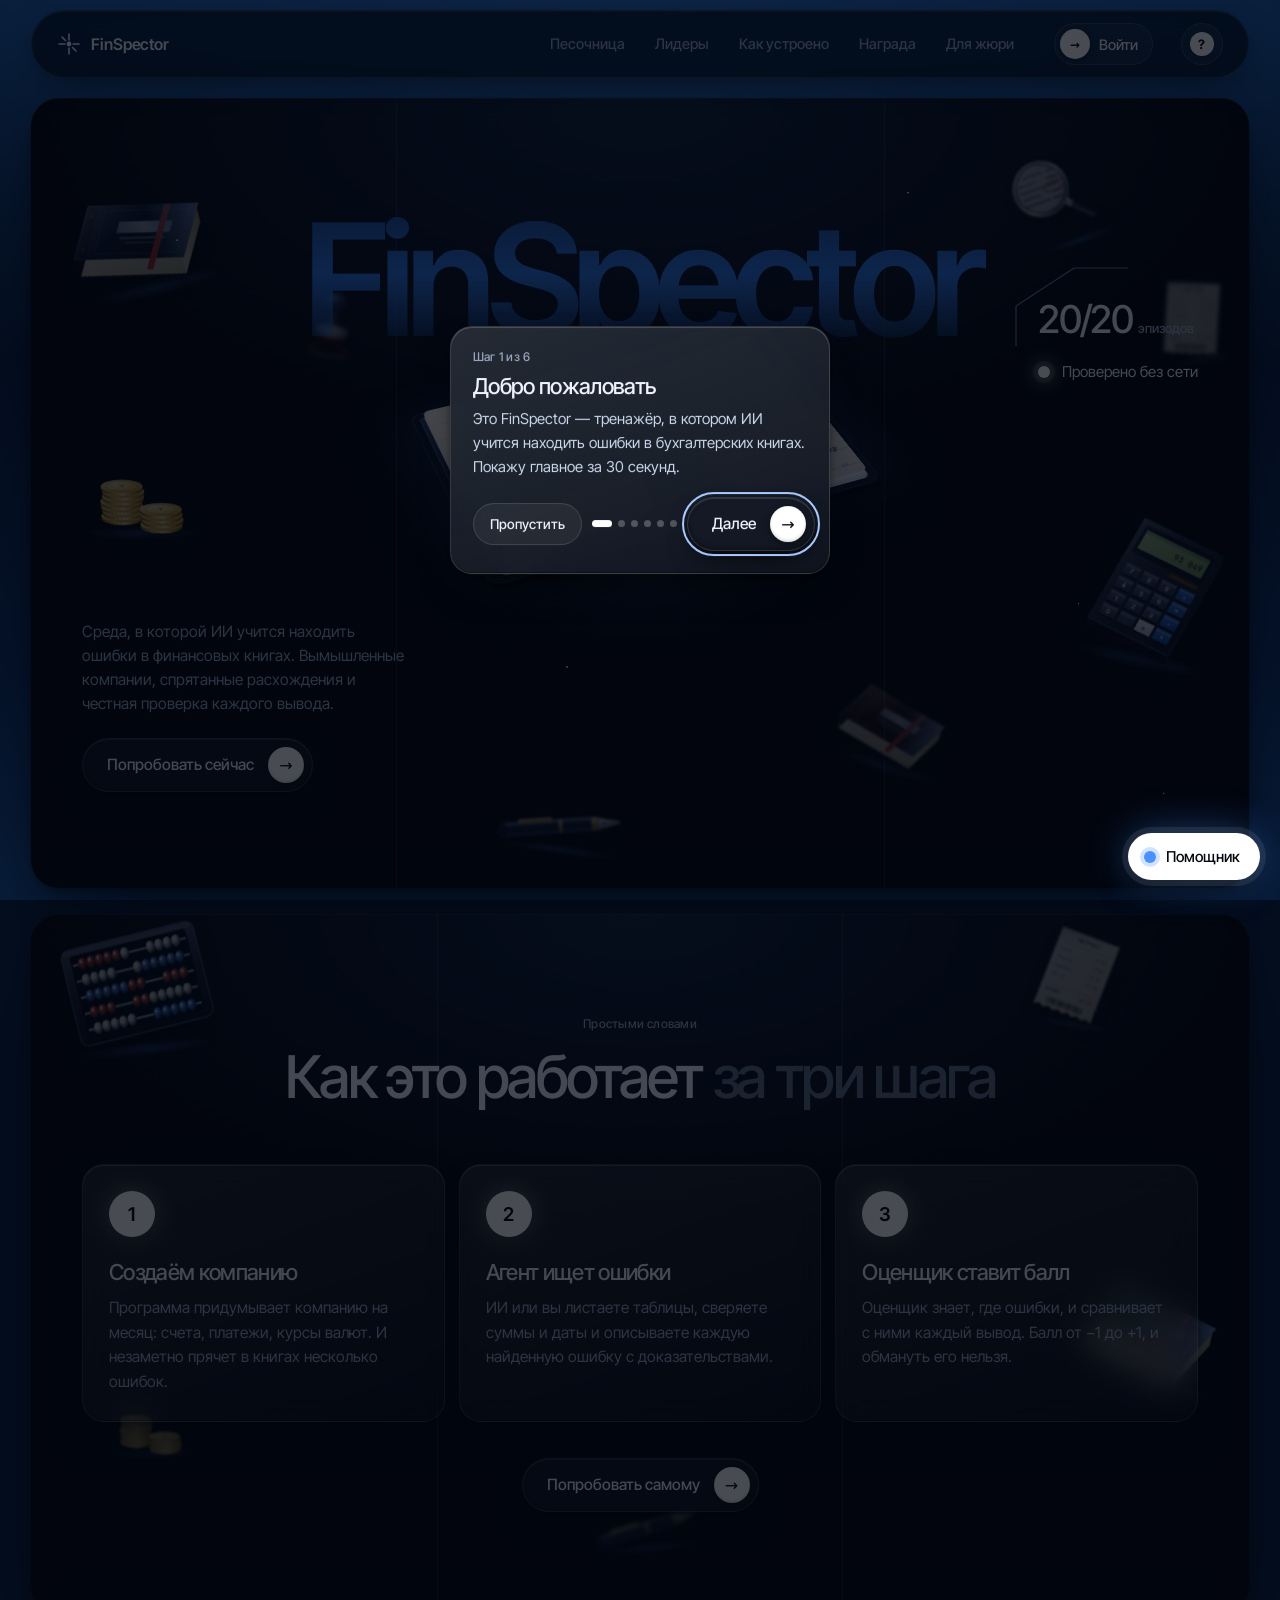
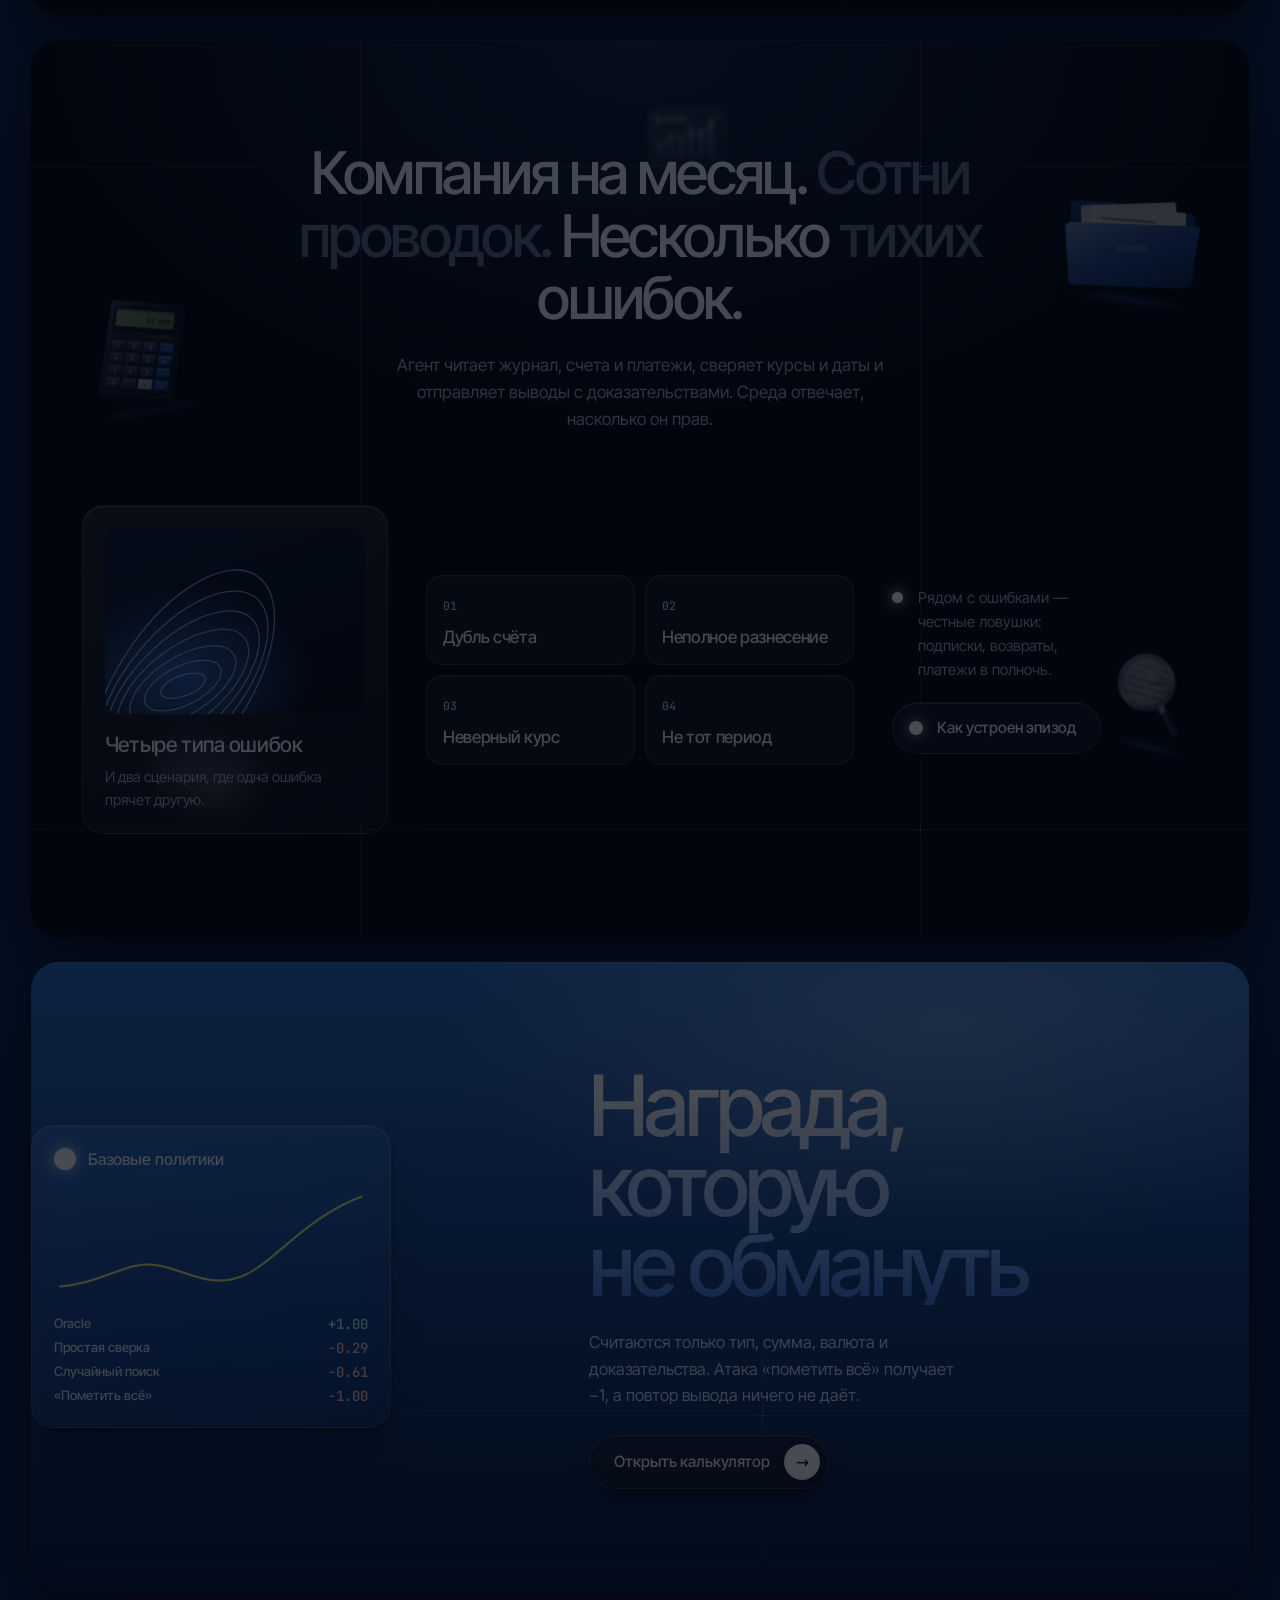
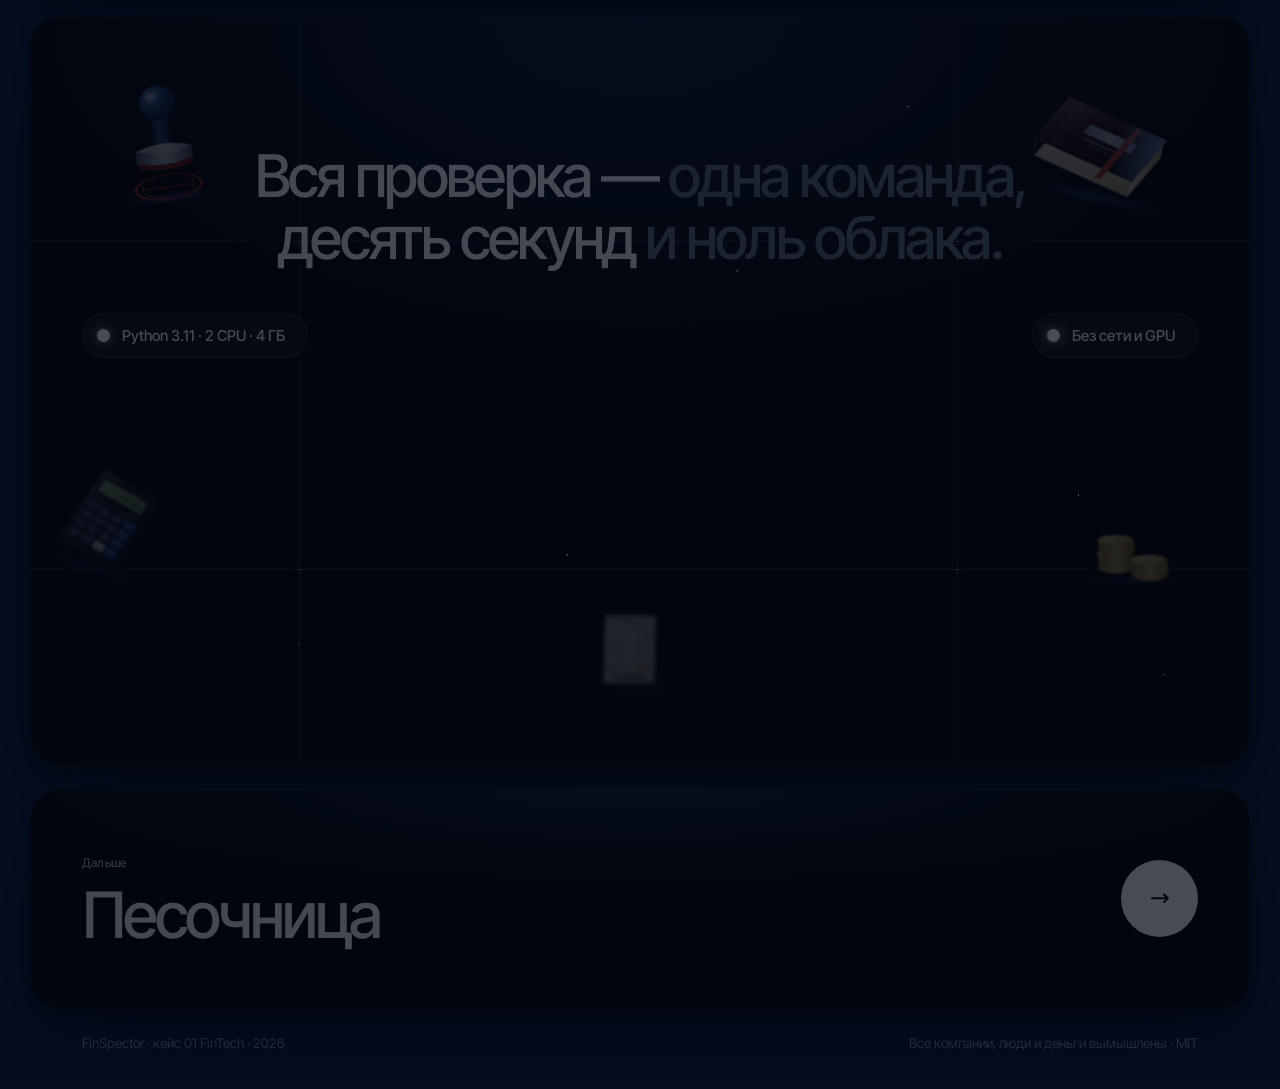
==== site/index.html @ b74c67e0 "Новое название: FinSpector; Python для песочницы теперь хранится на сайте Co-Authored-By: Claude Opu" ====
<!DOCTYPE html>
<html lang="ru">
<head>
<meta charset="utf-8">
<meta name="viewport" content="width=device-width, initial-scale=1">
<title>Среда для ИИ-аудиторов — FinSpector</title>
<meta name="description" content="Среда, в которой ИИ учится находить ошибки в финансовых книгах: вымышленные компании, скрытые расхождения и честная награда.">
<meta name="theme-color" content="#0A2246">
<meta property="og:type" content="website">
<meta property="og:title" content="Среда для ИИ-аудиторов — FinSpector">
<meta property="og:description" content="Найдите ошибки в книгах вымышленной компании и получите честный балл от оценщика. Среда для обучения ИИ-аудиторов.">
<meta property="og:site_name" content="FinSpector">
<link rel="preload" href="assets/fonts/inter-tight-cyrillic-wght-normal.woff2" as="font" type="font/woff2" crossorigin>
<link rel="stylesheet" href="assets/style.css">
<link rel="icon" href="data:image/svg+xml,%3Csvg xmlns='http://www.w3.org/2000/svg' viewBox='0 0 32 32'%3E%3Crect width='32' height='32' rx='9' fill='%2304070D'/%3E%3Cpath d='M16 5v8M16 19v8M5 16h8M19 16h8' stroke='%23A9CBFF' stroke-width='2' stroke-linecap='round'/%3E%3C/svg%3E">
</head>
<body data-page="index">
<a class="skip" href="#main">К содержанию</a>
<div class="progress"></div>
<header class="top"><div class="bar">
  <a class="brand" href="index.html"><svg viewBox="0 0 24 24" fill="none" stroke="currentColor" stroke-width="1.6" stroke-linecap="round" aria-hidden="true"><path d="M12 2v6M12 16v6M2 12h6M16 12h6M5 5l3.5 3.5M15.5 15.5 19 19"/><circle cx="12" cy="12" r="1.6" fill="currentColor"/></svg>FinSpector</a>
  <button class="burger" aria-expanded="false" aria-controls="menu">Меню</button>
  <nav class="menu" id="menu" aria-label="Разделы сайта"><a href="play.html">Песочница</a><a href="leaders.html">Лидеры</a><a href="episode.html">Как устроено</a><a href="reward.html">Награда</a><a href="start.html">Для жюри</a></nav>
</div></header>
<main id="main">
<section class="panel hero" data-float="hero">
  <div class="stars"></div><div class="grid-lines" aria-hidden="true"><i class="v" style="left:30%"></i><i class="v" style="left:70%"></i></div>
  <div class="wrap">
    <div class="giant" aria-hidden="true">FinSpector</div>
    <div class="hero-stage">
      <div class="hero-left" data-r style="--d:6">
        <h1 class="sr">FinSpector — среда для обучения ИИ-аудиторов</h1>
        <p>Среда, в которой ИИ учится находить ошибки в финансовых книгах. Вымышленные компании, спрятанные расхождения и честная проверка каждого вывода.</p>
        <a class="btn" href="play.html">Попробовать сейчас <span class="arr">→</span></a>
      </div>
      <div class="book-stage" aria-hidden="true"><div class="book-glow"></div><div class="book-float"><div class="book3">
      <div class="cover"></div><div class="block l"></div><div class="block r"></div>
      <div class="pg left" id="bpL"></div><div class="pg right" id="bpR"></div>
      <div class="leaf" style="--d:0s"><div class="pg front" id="bf0"></div><div class="pg back" id="bb0"></div><div class="shade"></div></div>
      <div class="leaf" style="--d:5s"><div class="pg front" id="bf1"></div><div class="pg back" id="bb1"></div><div class="shade"></div></div>
      <div class="ribbon"></div>
    </div></div></div>
      <div class="hero-right">
        <div class="anno" data-r style="--d:9">
          <svg class="leader" viewBox="0 0 120 120"><path d="M118 2H64L6 40v40"/></svg>
          <div class="big">20/20<small>эпизодов</small></div>
          <div class="row">Проверено без сети</div>
        </div>
      </div>
    </div>
  </div>
</section>

<section class="panel sec simple-panel" data-float="a">
  <div class="grid-lines" aria-hidden="true"><i class="v" style="left:33.3%"></i><i class="v" style="left:66.6%"></i></div>
  <div class="wrap">
    <p class="label center">Простыми словами</p>
    <h2 class="statement" data-r>Как это работает <span class="d">за три шага</span></h2>
    <div class="simple">
      <div class="sstep glass" data-r style="--d:0"><span class="sn">1</span><h3>Создаём компанию</h3><p>Программа придумывает компанию на месяц: счета, платежи, курсы валют. И незаметно прячет в книгах несколько ошибок.</p></div>
      <div class="sstep glass" data-r style="--d:1"><span class="sn">2</span><h3>Агент ищет ошибки</h3><p>ИИ или вы листаете таблицы, сверяете суммы и даты и описываете каждую найденную ошибку с доказательствами.</p></div>
      <div class="sstep glass" data-r style="--d:2"><span class="sn">3</span><h3>Оценщик ставит балл</h3><p>Оценщик знает, где ошибки, и сравнивает с ними каждый вывод. Балл от −1 до +1, и обмануть его нельзя.</p></div>
    </div>
    <div class="cta" data-r style="--d:3"><a class="btn" href="play.html">Попробовать самому <span class="arr">→</span></a></div>
    <p class="center-sub live" id="live-stats" hidden></p>
  </div>
</section>

<section class="panel sec" data-float="b">
  <div class="grid-lines" aria-hidden="true"><i class="v" style="left:27%"></i><i class="v" style="left:73%"></i><i class="h" style="top:14%"></i><i class="h" style="top:88%"></i><b style="left:27%;top:14%"></b><b style="left:73%;top:14%"></b><b style="left:27%;top:88%"></b><b style="left:73%;top:88%"></b></div>
  <div class="wrap">
    <p class="statement" data-r>Компания на месяц. <span class="d">Сотни проводок.</span> Несколько <span class="d">тихих</span> ошибок.</p>
    <p class="center-sub" data-r style="--d:1">Агент читает журнал, счета и платежи, сверяет курсы и даты и отправляет выводы с доказательствами. Среда отвечает, насколько он прав.</p>
    <div class="side-row">
      <div class="glass feature" data-r>
        <div class="ico" aria-hidden="true"><svg viewBox="0 0 200 140" style="position:absolute;inset:0;width:100%;height:100%"><g fill="none" stroke="#A9CBFF" stroke-opacity=".7"><ellipse cx="60" cy="120" rx="18" ry="8" transform="rotate(-20 60 120)"/><ellipse cx="60" cy="120" rx="32" ry="15" transform="rotate(-26 60 120)"/><ellipse cx="60" cy="120" rx="46" ry="22" transform="rotate(-32 60 120)"/><ellipse cx="60" cy="120" rx="60" ry="29" transform="rotate(-38 60 120)"/><ellipse cx="60" cy="120" rx="74" ry="36" transform="rotate(-44 60 120)"/><ellipse cx="60" cy="120" rx="88" ry="43" transform="rotate(-50 60 120)"/><ellipse cx="60" cy="120" rx="102" ry="50" transform="rotate(-56 60 120)"/></g></svg></div>
        <h3>Четыре типа ошибок</h3><p>И два сценария, где одна ошибка прячет другую.</p>
      </div>
      <div class="types-mini">
        <div class="tm" data-r style="--d:1"><span class="k">01</span><h4>Дубль счёта</h4></div>
        <div class="tm" data-r style="--d:2"><span class="k">02</span><h4>Неполное разнесение</h4></div>
        <div class="tm" data-r style="--d:3"><span class="k">03</span><h4>Неверный курс</h4></div>
        <div class="tm" data-r style="--d:4"><span class="k">04</span><h4>Не тот период</h4></div>
      </div>
      <div class="right-note" data-r style="--d:3">
        <p>Рядом с ошибками — честные ловушки: подписки, возвраты, платежи в полночь.</p>
        <a class="btn ghost" href="episode.html"><span class="dot"></span>Как устроен эпизод</a>
      </div>
    </div>
  </div>
</section>

<section class="panel blue">
  <div class="grid-lines" aria-hidden="true"><i class="v" style="left:60%"></i><i class="h" style="top:72%"></i><b style="left:60%;top:72%"></b></div>
  <div class="wrap blue-hero">
    <div class="glass perf" id="perf" data-r>
      <div class="t">Базовые политики</div>
      <svg viewBox="0 0 300 110" aria-hidden="true"><path class="l" d="M6 96 C 50 92, 70 70, 100 76 S 150 98, 180 86 S 240 30, 294 10"/></svg>
      <div class="rows" id="perf-rows"></div>
    </div>
    <div>
      <h2 class="grad" data-r>Награда,<br>которую<br>не обмануть</h2>
      <p data-r style="--d:1">Считаются только тип, сумма, валюта и доказательства. Атака «пометить всё» получает −1, а повтор вывода ничего не даёт.</p>
      <a class="btn" href="reward.html" data-r style="--d:2">Открыть калькулятор <span class="arr">→</span></a>
    </div>
  </div>
</section>

<section class="panel final" data-float="c">
  <div class="stars"></div><div class="grid-lines" aria-hidden="true"><i class="v" style="left:22%"></i><i class="v" style="left:76%"></i><i class="h" style="top:30%"></i><i class="h" style="top:74%"></i><b style="left:22%;top:30%"></b><b style="left:76%;top:30%"></b><b style="left:22%;top:74%"></b><b style="left:76%;top:74%"></b></div>
  <div class="wrap">
    <p class="statement" data-r>Вся проверка — <span class="d">одна команда,</span> десять секунд <span class="d">и ноль облака.</span></p>
    <div class="pills" data-r style="--d:1"><span class="chip-dot">Python 3.11 · 2 CPU · 4 ГБ</span><span class="chip-dot">Без сети и GPU</span></div>
    <div class="cta" data-r style="--d:2"><span class="cmd">python -m auditenv check<button id="copycmd">Скопировать</button></span></div>
    <p class="center-sub" data-r style="--d:3">27 тестов, 20 эпизодов, четыре базовые политики и разбор сбоев в одном отчёте.</p>
    <div class="cta" data-r style="--d:4"><a class="btn" href="start.html">Как запустить <span class="arr">→</span></a></div>
  </div>
</section>
<section class="panel"><div class="wrap"><a class="next" href="play.html"><div><span class="label">Дальше</span><div class="t">Песочница</div></div><span class="go">→</span></a></div></section>
</main>
<footer class="bottom"><div class="wrap"><span>FinSpector · кейс 01 FinTech · 2026</span><span>Все компании, люди и деньги вымышлены · MIT</span></div></footer>
<button class="totop" aria-label="Наверх">↑</button>
<script src="assets/config.js"></script>
<script src="assets/data.js"></script>
<script src="assets/app.js"></script>
<script src="assets/auth.js"></script>
<script src="assets/floaters.js"></script>
<script src="assets/guide.js"></script>
<script>
(function(){ const {$, esc, onView} = UI;
  const L = D.ledger;
  const short = a => a.replace(/ - .*/, "").replace("Accounts receivable", "Дебиторка").replace("Revenue", "Выручка").replace("Cash", "Касса")
    .replace("Suspense", "Невыясн.").replace("Opening balance equity", "Остаток").replace("FX gain/loss", "Курс. разн.").replace(/^\d+ /, "");
  function page(off, title, n){ let h = `<div class="ph"><span>${title}</span><span>${D.manifest.period_start.slice(0, 7)}</span></div>`;
    for (let k = 0; k < 8; k++){ const r = L[(off + k) % L.length]; const v = r.debit_minor || r.credit_minor;
      h += `<div class="hw"><span>${esc(short(r.account))}</span><b>${(r.debit_minor ? "" : "−") + v.toLocaleString("ru-RU")}</b></div>`; }
    return h + `<div class="light"></div><div class="pgn">${n}</div>`; }
  [["bpL","Журнал"],["bpR","Сверка"],["bf0","Счета"],["bb0","Платежи"],["bf1","Курсы"],["bb1","Итоги"]].forEach(([id, t], i) => {
    const el = document.getElementById(id); if (el) el.innerHTML = page(i * 7 + 3, t, 41 + i); });
  $("#bpR").insertAdjacentHTML("beforeend", `<svg class="pen" style="top:47%" viewBox="0 0 200 50" preserveAspectRatio="none"><path d="M10 28C6 10 70 4 120 6c52 2 76 10 72 22-4 14-74 18-120 15C30 41 6 34 12 22c4-8 22-12 40-13"/></svg>`);
  const B = D.baselines, names = {oracle: "Oracle", simple_reconciler: "Простая сверка", random_explorer: "Случайный поиск", flag_all: "«Пометить всё»"};
  $("#perf-rows").innerHTML = ["oracle", "simple_reconciler", "random_explorer", "flag_all"].map(k =>
    `<div class="r"><span>${names[k]}</span><b class="${B[k].reward < 0 ? "neg" : "pos"}">${(B[k].reward > 0 ? "+" : "") + B[k].reward.toFixed(2)}</b></div>`).join("");
  onView($("#perf"), () => $("#perf").classList.add("seen"), .3);
  fetch(window.FA_API + "/api/stats").then(r => r.json()).then(s => { if (!s.runs) return; const el = $("#live-stats");
    el.innerHTML = `Уже <b>${s.runs}</b> прохождений от <b>${s.players}</b> участников · лучший балл <b>${s.best_reward > 0 ? "+" : ""}${s.best_reward.toFixed(3)}</b>`; el.hidden = false; }).catch(() => {});
  $("#copycmd").onclick = async () => { const b = $("#copycmd");
    try { await navigator.clipboard.writeText("python -m auditenv check"); b.textContent = "Скопировано"; } catch (e) { b.textContent = "Выделите вручную"; }
    setTimeout(() => b.textContent = "Скопировать", 2000); };
})();
</script>
</body>
</html>
---- site/assets/style.css ----
@font-face{font-family:"Inter Tight";font-style:normal;font-display:swap;font-weight:100 900;src:url(fonts/inter-tight-cyrillic-wght-normal.woff2) format("woff2");unicode-range:U+0301,U+0400-045F,U+0490-0491,U+04B0-04B1,U+2116}
@font-face{font-family:"Inter Tight";font-style:normal;font-display:swap;font-weight:100 900;src:url(fonts/inter-tight-latin-wght-normal.woff2) format("woff2");unicode-range:U+0000-00FF,U+0131,U+0152-0153,U+02BB-02BC,U+02C6,U+02DA,U+02DC,U+0304,U+0308,U+0329,U+2000-206F,U+20AC,U+2122,U+2191,U+2193,U+2212,U+2215,U+FEFF,U+FFFD}
@font-face{font-family:"Caveat";font-style:normal;font-display:swap;font-weight:400 700;src:url(fonts/caveat-cyrillic-wght-normal.woff2) format("woff2");unicode-range:U+0301,U+0400-045F,U+0490-0491,U+04B0-04B1,U+2116}
@font-face{font-family:"Caveat";font-style:normal;font-display:swap;font-weight:400 700;src:url(fonts/caveat-latin-wght-normal.woff2) format("woff2");unicode-range:U+0000-00FF,U+0131,U+0152-0153,U+02BB-02BC,U+02C6,U+02DA,U+02DC,U+0304,U+0308,U+0329,U+2000-206F,U+20AC,U+2122,U+2191,U+2193,U+2212,U+2215,U+FEFF,U+FFFD}
@font-face{font-family:"JetBrains Mono";font-style:normal;font-display:swap;font-weight:100 800;src:url(fonts/jetbrains-mono-cyrillic-wght-normal.woff2) format("woff2");unicode-range:U+0301,U+0400-045F,U+0490-0491,U+04B0-04B1,U+2116}
@font-face{font-family:"JetBrains Mono";font-style:normal;font-display:swap;font-weight:100 800;src:url(fonts/jetbrains-mono-latin-wght-normal.woff2) format("woff2");unicode-range:U+0000-00FF,U+0131,U+0152-0153,U+02BB-02BC,U+02C6,U+02DA,U+02DC,U+0304,U+0308,U+0329,U+2000-206F,U+20AC,U+2122,U+2191,U+2193,U+2212,U+2215,U+FEFF,U+FFFD}
[hidden]{display:none!important}
html{background:#0A2246}
/* FinSpector — тёмно-синий «ночной» стиль: светящиеся панели, стекло, тонкая сетка. Шрифты: Inter Tight, JetBrains Mono, Caveat (почерк в книге). */
:root{
  --frame-a:#0A2246; --frame-b:#1A5BA6;
  --panel:#04070D; --panel-2:#070C16;
  --text:#EEF3FF; --muted:#9AA8C2; --dim:#6F7E99;
  --line:rgba(150,185,255,.13); --line-2:rgba(150,185,255,.24);
  --blue:#4A90FF; --blue-2:#A9CBFF; --blue-3:#1B4E9E;
  --glass:rgba(255,255,255,.055); --glass-b:rgba(255,255,255,.13);
  --pen:#FF5B4F; --ok:#5BE3A4;
  --sans:"Inter Tight",system-ui,sans-serif; --mono:"JetBrains Mono",ui-monospace,monospace; --hand:"Caveat",cursive;
  --pad:clamp(20px,4vw,64px); --head:68px; --r:28px;
  --ease:cubic-bezier(.2,.8,.2,1); --snap:cubic-bezier(.7,0,.2,1);
}
*{box-sizing:border-box;margin:0;padding:0}
html{scroll-behavior:smooth;scroll-padding-top:calc(var(--head) + 20px)}
body{font:16px/1.6 var(--sans);color:var(--text);-webkit-font-smoothing:antialiased;min-height:100vh;
  background:radial-gradient(120% 70% at 50% -10%,#2B76D2 0%,transparent 55%),linear-gradient(180deg,var(--frame-b),var(--frame-a) 40%,#0E3570 75%,var(--frame-b));
  background-attachment:fixed;animation:pagein .6s var(--ease) both}
body.leaving{animation:pageout .28s var(--snap) forwards}
@keyframes pagein{from{opacity:0}}
@keyframes pageout{to{opacity:0;transform:scale(.99)}}
a{color:inherit}
::selection{background:var(--blue);color:#fff}
.wrap{max-width:1240px;margin:0 auto;padding-left:var(--pad);padding-right:var(--pad);width:100%}
.label{font:500 12px/1.3 var(--sans);letter-spacing:.02em;color:var(--muted)}
.mono{font-family:var(--mono);font-variant-numeric:tabular-nums}
.accent{color:var(--blue-2)}
.sr{position:absolute;width:1px;height:1px;overflow:hidden;clip:rect(0 0 0 0);white-space:nowrap}
.skip{position:absolute;left:12px;top:-60px;z-index:100;background:#fff;color:#000;padding:10px 14px;border-radius:999px;font:600 13px var(--sans)}
.skip:focus{top:12px}
:focus-visible{outline:2px solid var(--blue-2);outline-offset:3px;border-radius:8px}

/* ---------- рама и панели ---------- */
main{display:flex;flex-direction:column;gap:clamp(14px,2vw,26px);padding:clamp(10px,1.6vw,22px) clamp(10px,2.4vw,40px) 0}
.panel{position:relative;background:var(--panel);border-radius:var(--r);overflow:hidden;isolation:isolate;
  box-shadow:0 30px 80px -30px rgba(0,0,0,.65),inset 0 1px 0 rgba(255,255,255,.05)}
.panel::before{content:"";position:absolute;inset:0;z-index:-1;pointer-events:none;
  background:radial-gradient(70% 60% at 50% 0%,rgba(74,144,255,.20),transparent 70%)}
.panel.blue{background:linear-gradient(180deg,#2C6FC4 0%,#133A75 55%,#081A38 100%)}
.panel.blue::before{background:radial-gradient(60% 50% at 75% 10%,rgba(200,225,255,.35),transparent 70%)}
.grid-lines{position:absolute;inset:0;z-index:-1;pointer-events:none}
.grid-lines i{position:absolute;background:var(--line)}
.grid-lines i.v{top:0;bottom:0;width:1px}.grid-lines i.h{left:0;right:0;height:1px}
.grid-lines b{position:absolute;width:9px;height:9px;margin:-4px 0 0 -4px}
.grid-lines b::before,.grid-lines b::after{content:"";position:absolute;background:var(--line-2)}
.grid-lines b::before{left:4px;top:0;width:1px;height:9px}.grid-lines b::after{top:4px;left:0;height:1px;width:9px}
.stars{position:absolute;inset:0;z-index:-1;pointer-events:none;
  background-image:radial-gradient(1.2px 1.2px at 12% 18%,#9cc3ff 50%,transparent),radial-gradient(1px 1px at 72% 12%,#fff 50%,transparent),radial-gradient(1.4px 1.4px at 44% 72%,#9cc3ff 50%,transparent),radial-gradient(1px 1px at 86% 64%,#fff 50%,transparent),radial-gradient(1px 1px at 22% 84%,#7fb0ff 50%,transparent),radial-gradient(1.2px 1.2px at 58% 34%,#fff 50%,transparent),radial-gradient(1px 1px at 93% 88%,#9cc3ff 50%,transparent);
  animation:twinkle 6s ease-in-out infinite alternate}
@keyframes twinkle{from{opacity:.45}to{opacity:1}}

/* ---------- шапка ---------- */
.progress{position:fixed;left:0;top:0;height:2px;width:100%;background:linear-gradient(90deg,var(--blue),var(--blue-2));transform-origin:0 50%;transform:scaleX(0);z-index:70}
header.top{position:sticky;top:0;z-index:60;padding:10px clamp(10px,2.4vw,40px) 0}
header.top .bar{display:flex;align-items:center;gap:18px;height:var(--head);padding:0 clamp(16px,2vw,26px);border-radius:999px;
  background:rgba(4,7,13,.72);backdrop-filter:blur(14px) saturate(1.3);-webkit-backdrop-filter:blur(14px) saturate(1.3);border:1px solid var(--glass-b)}
.brand{display:flex;align-items:center;gap:10px;text-decoration:none;font:600 16px var(--sans);letter-spacing:-.01em;white-space:nowrap}
.brand svg{width:24px;height:24px}
nav.menu{display:flex;gap:2px;margin-left:auto}
nav.menu a{font:500 14.5px/1 var(--sans);text-decoration:none;color:var(--muted);padding:11px 14px;border-radius:999px;transition:color .2s,background .2s}
nav.menu a:hover{color:var(--text);background:var(--glass)}
nav.menu a.on{color:#fff;background:rgba(74,144,255,.18);box-shadow:inset 0 0 0 1px rgba(74,144,255,.45)}
.burger{display:none;margin-left:auto;font:500 15px var(--sans);color:var(--text);background:var(--glass);border:1px solid var(--glass-b);border-radius:999px;padding:10px 18px;min-height:44px;cursor:pointer}
@media(max-width:1000px){
  .burger{display:block}
  nav.menu{position:absolute;left:clamp(10px,2.4vw,40px);right:clamp(10px,2.4vw,40px);top:calc(var(--head) + 18px);flex-direction:column;gap:4px;padding:12px;border-radius:24px;
    background:rgba(4,7,13,.94);backdrop-filter:blur(14px);border:1px solid var(--glass-b);opacity:0;transform:translateY(-8px);pointer-events:none;transition:.25s var(--ease)}
  nav.menu.open{opacity:1;transform:none;pointer-events:auto}
  nav.menu a{font-size:16px;padding:15px 16px}
}

/* ---------- кнопки ---------- */
.btn{display:inline-flex;align-items:center;gap:14px;font:500 15.5px/1 var(--sans);color:var(--text);text-decoration:none;cursor:pointer;
  padding:8px 8px 8px 24px;min-height:52px;border-radius:999px;background:rgba(20,26,38,.75);border:1px solid var(--glass-b);
  box-shadow:inset 0 1px 0 rgba(255,255,255,.08),0 10px 30px -12px rgba(0,0,0,.7);transition:background .25s,border-color .25s,transform .25s var(--ease)}
.btn .arr{width:36px;height:36px;border-radius:50%;background:#fff;color:#05080F;display:grid;place-items:center;font-size:16px;transition:transform .3s var(--ease)}
.btn:hover{background:rgba(40,60,96,.85);border-color:rgba(169,203,255,.4);transform:translateY(-1px)}
.btn:hover .arr{transform:translateX(3px)}
.btn.ghost{padding:8px 24px 8px 10px}
.btn.ghost .dot{width:14px;height:14px;border-radius:50%;background:#fff;margin-left:6px;box-shadow:0 0 14px rgba(255,255,255,.7)}
.btn.plain{padding:8px 24px}
.chip-dot{display:inline-flex;align-items:center;gap:12px;padding:12px 22px 12px 14px;border-radius:999px;background:rgba(20,26,38,.7);border:1px solid var(--glass-b);font:500 15px var(--sans)}
.chip-dot::before{content:"";width:13px;height:13px;border-radius:50%;background:#fff;box-shadow:0 0 12px rgba(255,255,255,.75)}

/* ---------- заголовки ---------- */
.grad{background:linear-gradient(180deg,#FFFFFF 10%,#9FC2FF 60%,#3E7EE0 100%);-webkit-background-clip:text;background-clip:text;color:transparent}
.dimw .d{color:var(--dim)}
h1.title{font:500 clamp(40px,6.4vw,92px)/.98 var(--sans);letter-spacing:-.045em;margin-top:18px}
h1.title .ln{display:block;overflow:hidden;padding-bottom:.08em}
h1.title .ln>span{display:inline-block;transform:translateY(105%);animation:rise 1s var(--ease) forwards;animation-delay:calc(var(--i,0)*100ms + .1s);
  background:linear-gradient(180deg,#fff 20%,#A9CBFF 100%);-webkit-background-clip:text;background-clip:text;color:transparent}
@keyframes rise{to{transform:none}}
.h2{font:500 clamp(30px,4vw,56px)/1.04 var(--sans);letter-spacing:-.04em}
.intro{font-size:clamp(17px,1.45vw,20px);line-height:1.55;color:var(--muted);max-width:56ch;margin-top:22px}
.crumbs{display:flex;justify-content:space-between;gap:12px;flex-wrap:wrap}
.crumbs .num{color:var(--blue-2)}

/* ---------- появление ---------- */
[data-r]{opacity:0;transform:translateY(24px);filter:blur(6px);transition:opacity .9s var(--ease),transform .9s var(--ease),filter .9s var(--ease);transition-delay:calc(var(--d,0)*90ms)}
[data-r].seen{opacity:1;transform:none;filter:none}

/* ---------- главная: hero ---------- */
.hero{min-height:min(860px,calc(100vh - 110px));padding:clamp(28px,4vw,48px) 0 clamp(36px,5vw,64px)}
.hero .wrap{position:relative;height:100%}
.giant{position:absolute;left:0;right:0;top:clamp(36px,5vw,70px);text-align:center;font:600 clamp(56px,12.2vw,178px)/.9 var(--sans);letter-spacing:-.06em;white-space:nowrap;
  background:linear-gradient(180deg,#1C4F9C 0%,#2F78E6 45%,rgba(20,60,130,.25) 100%);-webkit-background-clip:text;background-clip:text;color:transparent;
  opacity:0;animation:giant 1.4s .1s var(--ease) forwards;pointer-events:none;user-select:none}
@keyframes giant{from{opacity:0;letter-spacing:-.02em;filter:blur(12px)}to{opacity:1;letter-spacing:-.06em;filter:none}}
.hero-stage{position:relative;display:grid;grid-template-columns:1fr 1.25fr 1fr;align-items:end;gap:24px;min-height:clamp(560px,52vw,720px)}
.hero-left{align-self:end;padding-bottom:20px;max-width:330px}
.hero-left p{color:var(--muted);font-size:15.5px;line-height:1.55}
.hero-left .btn{margin-top:22px}
.hero-right{align-self:stretch;display:flex;flex-direction:column;justify-content:space-between;align-items:flex-end;padding:clamp(90px,12vw,170px) 0 20px}
.anno{position:relative;padding-left:28px;text-align:left}
.anno .big{font:500 clamp(30px,3vw,42px)/1 var(--sans);letter-spacing:-.04em}
.anno .big small{font-size:13px;color:var(--muted);letter-spacing:0;margin-left:6px}
.anno .row{display:flex;align-items:center;gap:12px;margin-top:22px;font-size:15px}
.anno .row::before{content:"";width:12px;height:12px;border-radius:50%;background:#fff;box-shadow:0 0 0 5px rgba(255,255,255,.12),0 0 18px #fff}
.anno .leader{position:absolute;left:0;top:-34px;width:120px;height:120px;pointer-events:none}
.anno .leader path{fill:none;stroke:rgba(200,220,255,.55);stroke-width:1.2;stroke-dasharray:240;stroke-dashoffset:240;animation:lead 1.4s 1.4s var(--snap) forwards}
@keyframes lead{to{stroke-dashoffset:0}}
.glass{background:linear-gradient(160deg,rgba(255,255,255,.12),rgba(255,255,255,.03));border:1px solid var(--glass-b);border-radius:22px;
  backdrop-filter:blur(16px) saturate(1.3);-webkit-backdrop-filter:blur(16px) saturate(1.3);box-shadow:inset 0 1px 0 rgba(255,255,255,.15),0 24px 50px -20px rgba(0,0,0,.6)}
.mini{width:min(250px,100%);padding:18px}
.mini .t{display:flex;align-items:center;gap:10px;font:500 14.5px var(--sans)}
.mini .t::before{content:"";width:12px;height:12px;border-radius:50%;background:#fff;box-shadow:0 0 12px #fff}
.mini .row{display:grid;grid-template-columns:1fr auto;gap:8px;font:12px var(--mono);color:var(--muted);padding:9px 0;border-bottom:1px solid var(--line)}
.mini .row b{color:var(--text);font-weight:600}
.mini .row.err b{color:var(--pen)}
.mini .row.err{position:relative}
.mini .foot{font:600 22px var(--sans);letter-spacing:-.03em;margin-top:12px;text-align:right}
.mini .foot small{display:block;font:400 11px var(--sans);color:var(--dim);letter-spacing:0}
@media(max-width:1000px){
  .hero{min-height:0}
  .giant{position:relative;top:0;font-size:clamp(56px,17vw,140px)}
  .hero-stage{grid-template-columns:1fr;min-height:0;gap:28px}
  .hero-left{order:2;max-width:none}.hero-right{order:3;align-items:flex-start;padding:0;gap:26px}
}

/* ---------- реалистичная книга ---------- */
.book-stage{position:relative;align-self:center;height:clamp(380px,36vw,520px);perspective:1600px;opacity:0;animation:bookin 1.4s .45s var(--ease) forwards}
@keyframes bookin{from{opacity:0;transform:translateY(60px) scale(.92)}to{opacity:1;transform:none}}
.book-glow{position:absolute;left:10%;right:10%;bottom:22%;height:38%;background:radial-gradient(closest-side,rgba(74,144,255,.55),transparent);filter:blur(28px);animation:glow 6s ease-in-out infinite alternate}
@keyframes glow{to{opacity:.65;transform:scale(1.08)}}
.book-float{position:absolute;inset:0;transform-style:preserve-3d;animation:hover 7s ease-in-out infinite alternate}
@keyframes hover{from{transform:translateY(0) rotateZ(0)}to{transform:translateY(-16px) rotateZ(1.2deg)}}
.book3{position:absolute;left:4%;right:4%;top:14%;aspect-ratio:1.5;transform-style:preserve-3d;transform:rotateX(50deg) rotateZ(-22deg);transition:transform 1s var(--ease)}
.book-stage:hover .book3{transform:rotateX(44deg) rotateZ(-16deg)}
/* обложка: тёмная кожа с бликом и прошивкой */
.book3 .cover{position:absolute;inset:-3.5% -3%;border-radius:12px;transform:translateZ(-9px);
  background:radial-gradient(120% 90% at 15% 0%,#2C3F5E 0%,#121C2D 45%,#070C15 100%);
  box-shadow:0 0 0 1px #1C2A41,inset 0 0 0 7px #0C1422,inset 0 0 0 8px rgba(150,180,230,.18),0 40px 60px -10px rgba(0,0,0,.8),0 0 50px -10px rgba(74,144,255,.5)}
.book3 .cover::before{content:"";position:absolute;inset:0;border-radius:12px;opacity:.5;mix-blend-mode:overlay;
  background:url("data:image/svg+xml,%3Csvg xmlns='http://www.w3.org/2000/svg' width='160' height='160'%3E%3Cfilter id='n'%3E%3CfeTurbulence type='fractalNoise' baseFrequency='.9' numOctaves='3'/%3E%3C/filter%3E%3Crect width='100%25' height='100%25' filter='url(%23n)'/%3E%3C/svg%3E")}
.book3 .cover::after{content:"";position:absolute;left:50%;top:-1px;bottom:-1px;width:5%;margin-left:-2.5%;background:linear-gradient(90deg,#05080E,#1E2C44 50%,#05080E);border-radius:2px}
/* блок страниц: толщина */
.book3 .block{position:absolute;top:0;bottom:0;width:50%;transform:translateZ(-4px);background:#D9DFEA;
  box-shadow:0 1px 0 #C3CBDA,0 2px 0 #D5DCE8,0 3px 0 #BCC5D6,0 4px 0 #CFD6E3,0 5px 0 #B3BDCF,0 6px 0 #C9D1DF,0 7px 0 #A9B4C8}
.book3 .block.l{left:0;border-radius:8px 2px 2px 8px}.book3 .block.r{right:0;border-radius:2px 8px 8px 2px}
/* страницы: бумага, разлиновка учётной книги, изгиб у корешка */
.book3 .pg{position:absolute;top:0;bottom:0;width:50%;padding:7% 6.5% 6%;overflow:hidden;backface-visibility:hidden;-webkit-backface-visibility:hidden;
  background:
    linear-gradient(90deg,transparent calc(62% - 1px),rgba(210,70,70,.45) calc(62% - 1px) 62%,transparent 62% calc(64% - 1px),rgba(210,70,70,.45) calc(64% - 1px) 64%,transparent 64%),
    repeating-linear-gradient(180deg,transparent 0 calc(10.6% - 1px),rgba(80,120,190,.28) calc(10.6% - 1px) 10.6%),
    #F4F1E8}
.book3 .pg::after{content:"";position:absolute;inset:0;pointer-events:none;opacity:.35;mix-blend-mode:multiply;
  background:url("data:image/svg+xml,%3Csvg xmlns='http://www.w3.org/2000/svg' width='120' height='120'%3E%3Cfilter id='p'%3E%3CfeTurbulence type='fractalNoise' baseFrequency='1.4' numOctaves='2'/%3E%3CfeColorMatrix values='0 0 0 0 .6 0 0 0 0 .55 0 0 0 0 .45 0 0 0 .5 0'/%3E%3C/filter%3E%3Crect width='100%25' height='100%25' filter='url(%23p)'/%3E%3C/svg%3E")}
.book3 .pg.left{left:0;border-radius:7px 2px 2px 7px;box-shadow:inset -34px 0 30px -24px rgba(20,30,50,.55),inset 6px 0 10px -6px rgba(0,0,0,.15)}
.book3 .pg.right{right:0;border-radius:2px 7px 7px 2px;box-shadow:inset 34px 0 30px -24px rgba(20,30,50,.55),inset -6px 0 10px -6px rgba(0,0,0,.15)}
.book3 .pg .light{position:absolute;inset:0;pointer-events:none;background:linear-gradient(115deg,rgba(255,255,255,.35),transparent 40%,rgba(74,144,255,.12) 100%)}
.book3 .leaf{position:absolute;top:0;bottom:0;left:50%;width:50%;transform-style:preserve-3d;transform-origin:0 50%;animation:turn 10s cubic-bezier(.55,.05,.3,1) infinite;animation-delay:var(--d,0s)}
.book3 .leaf .pg{width:100%;left:0}
.book3 .leaf .front{border-radius:2px 7px 7px 2px;box-shadow:inset 34px 0 30px -24px rgba(20,30,50,.5)}
.book3 .leaf .back{transform:rotateY(180deg);border-radius:7px 2px 2px 7px;box-shadow:inset -34px 0 30px -24px rgba(20,30,50,.5)}
.book3 .leaf .shade{position:absolute;inset:0;pointer-events:none;background:linear-gradient(90deg,rgba(0,0,0,.35),transparent 60%);opacity:0;animation:shade 10s cubic-bezier(.55,.05,.3,1) infinite;animation-delay:var(--d,0s)}
@keyframes turn{0%,22%{transform:rotateY(0)}50%,100%{transform:rotateY(-180deg)}}
@keyframes shade{0%,22%{opacity:0}36%{opacity:1}50%,100%{opacity:0}}
.pg .ph{display:flex;justify-content:space-between;font:700 7.2px/1 var(--mono);letter-spacing:.08em;text-transform:uppercase;color:#2A3448;margin-bottom:6%}
.pg .hw{display:grid;grid-template-columns:1fr auto;gap:6px;font:500 clamp(9px,.95vw,13px)/1 var(--hand);color:#1D2E6B;height:10.6%;align-items:center;white-space:nowrap;overflow:hidden}
.pg .hw b{font-weight:600;padding-right:2px}
.pg .hw.err b{color:#1D2E6B;position:relative}
.pg .pen{position:absolute;pointer-events:none;width:46%;height:16%;right:2%}
.pg .pen path{fill:none;stroke:#D2372B;stroke-width:2.6;stroke-linecap:round;stroke-dasharray:520;stroke-dashoffset:520;animation:penc 10s infinite}
@keyframes penc{0%,58%{stroke-dashoffset:520}72%,100%{stroke-dashoffset:0}}
.pg .pgn{position:absolute;bottom:4%;right:7%;font:600 6.5px var(--mono);color:#7A8296}
.book3 .ribbon{position:absolute;left:61%;top:-3%;width:2.6%;height:116%;transform:translateZ(3px);
  background:linear-gradient(90deg,#173C7C,#3C7BE0 50%,#173C7C);clip-path:polygon(0 0,100% 0,100% 100%,50% 95%,0 100%);box-shadow:0 0 12px rgba(74,144,255,.6)}
@media(max-width:1000px){.book-stage{order:1;height:clamp(300px,70vw,440px)}}
@media(prefers-reduced-motion:reduce){.book3 .leaf,.book3 .leaf .shade,.book-float,.book-glow,.giant,.stars{animation:none!important}.giant{opacity:1}.pg .pen path{stroke-dashoffset:0}}

/* ---------- главная: секции ---------- */
.sec{padding:clamp(56px,8vw,110px) 0}
.statement{text-align:center;max-width:15em;margin:0 auto;font:500 clamp(32px,4.6vw,64px)/1.06 var(--sans);letter-spacing:-.045em}
.statement .d{color:#5D6B85}
.center-sub{text-align:center;color:var(--muted);max-width:52ch;margin:22px auto 0;font-size:17px}
.side-row{display:grid;grid-template-columns:1fr 1.4fr 1fr;gap:clamp(20px,3vw,40px);align-items:center;margin-top:clamp(40px,6vw,72px)}
.feature{padding:22px}
.feature .ico{width:100%;aspect-ratio:1.4;border-radius:14px;margin-bottom:18px;background:radial-gradient(70% 70% at 30% 80%,rgba(74,144,255,.6),transparent 70%),linear-gradient(160deg,#0D1A30,#050A12);position:relative;overflow:hidden}
.feature h3{font:500 21px/1.2 var(--sans);letter-spacing:-.02em}
.feature p{color:var(--muted);font-size:14.5px;margin-top:8px}
.types-mini{display:grid;grid-template-columns:1fr 1fr;gap:10px}
.tm{padding:16px;border-radius:16px;background:var(--glass);border:1px solid var(--glass-b);transition:background .3s,border-color .3s,transform .3s var(--ease)}
.tm:hover{background:rgba(74,144,255,.12);border-color:rgba(74,144,255,.45);transform:translateY(-3px)}
.tm .k{font:500 11.5px var(--mono);color:var(--blue-2)}
.tm h4{font:500 17px/1.2 var(--sans);letter-spacing:-.02em;margin-top:10px}
.right-note{display:flex;flex-direction:column;align-items:flex-start;gap:20px}
.right-note p{color:var(--muted);font-size:15px;max-width:24ch;padding-left:26px;position:relative}
.right-note p::before{content:"";position:absolute;left:0;top:6px;width:11px;height:11px;border-radius:50%;background:#fff;box-shadow:0 0 14px #fff}
@media(max-width:1000px){.side-row{grid-template-columns:1fr}}

.blue-hero{display:grid;grid-template-columns:1fr 1.3fr;gap:clamp(24px,4vw,60px);align-items:center;padding:clamp(56px,8vw,110px) 0}
.blue-hero h2{font:500 clamp(40px,6.6vw,96px)/.95 var(--sans);letter-spacing:-.05em}
.blue-hero p{color:#C9DCF7;max-width:38ch;margin-top:24px;font-size:16.5px}
.blue-hero .btn{margin-top:26px}
.perf{padding:22px;max-width:360px}
.perf .t{display:flex;align-items:center;gap:12px;font:500 16px var(--sans)}
.perf .t::before{content:"";width:22px;height:22px;border-radius:50%;background:#fff;box-shadow:0 0 16px rgba(255,255,255,.8)}
.perf svg{width:100%;height:auto;margin:16px 0 6px}
.perf svg path.l{fill:none;stroke:#E9F27A;stroke-width:2;stroke-linecap:round;stroke-dasharray:600;stroke-dashoffset:600;transition:stroke-dashoffset 2s var(--ease)}
.perf.seen svg path.l{stroke-dashoffset:0}
.perf .rows{display:grid;gap:6px}
.perf .r{display:grid;grid-template-columns:1fr auto;font:500 13px var(--sans);color:#D6E4FA}
.perf .r b{font:600 14px var(--mono)}
.perf .r b.neg{color:#FFB4AC}.perf .r b.pos{color:#B9F5D4}
@media(max-width:900px){.blue-hero{grid-template-columns:1fr}}

.final{position:relative;padding:clamp(70px,10vw,140px) 0}
.final .statement{max-width:16em}
.final .pills{display:flex;justify-content:space-between;gap:16px;flex-wrap:wrap;margin-top:44px}
.final .cta{display:flex;justify-content:center;gap:12px;flex-wrap:wrap;margin-top:44px}
.cmd{display:inline-flex;align-items:center;gap:14px;font:500 15px var(--mono);padding:8px 8px 8px 22px;border-radius:999px;background:rgba(255,255,255,.04);border:1px solid var(--glass-b)}
.cmd button{font:500 14px var(--sans);color:#05080F;background:#fff;border:0;border-radius:999px;padding:12px 18px;cursor:pointer;transition:background .2s}
.cmd button:hover{background:var(--blue-2)}

/* ---------- внутренние страницы ---------- */
.page-head{padding-top:clamp(44px,6vw,90px);padding-bottom:clamp(40px,5vw,72px)}
.content{padding-top:clamp(36px,5vw,64px);padding-bottom:clamp(44px,6vw,80px)}
.steps4{display:grid;grid-template-columns:repeat(4,1fr);gap:12px}
.step4{padding:24px;border-radius:22px;background:var(--glass);border:1px solid var(--glass-b);transition:border-color .3s,background .3s}
.step4:hover{border-color:rgba(74,144,255,.5);background:rgba(74,144,255,.08)}
.step4 .i{font:500 15px var(--mono);color:var(--blue-2);display:flex;align-items:center;gap:10px}
.step4 .i::after{content:"";flex:1;height:1px;background:linear-gradient(90deg,var(--line-2),transparent)}
.step4 h3{font:500 22px/1.15 var(--sans);letter-spacing:-.03em;margin:26px 0 10px}
.step4 p{color:var(--muted);font-size:15px}
@media(max-width:1000px){.steps4{grid-template-columns:1fr 1fr}}@media(max-width:560px){.steps4{grid-template-columns:1fr}}
.content .h2{margin:clamp(56px,7vw,96px) 0 26px}
.types{display:grid;grid-template-columns:1fr 1fr;gap:12px}
.type{padding:28px;border-radius:22px;background:var(--glass);border:1px solid var(--glass-b);transition:border-color .3s,transform .3s var(--ease)}
.type:hover{border-color:rgba(74,144,255,.5);transform:translateY(-3px)}
.type code{font:500 12.5px var(--mono);color:var(--blue-2)}
.type h3{font:500 clamp(22px,2.2vw,30px)/1.1 var(--sans);letter-spacing:-.035em;margin:14px 0 10px}
.type p{color:var(--muted);font-size:15.5px}
.type .trap{margin-top:16px;padding-top:16px;border-top:1px solid var(--line)}
.type .trap b{color:var(--text);font-weight:600}
@media(max-width:760px){.types{grid-template-columns:1fr}}
code{font:500 .92em var(--mono);background:rgba(255,255,255,.07);padding:2px 7px;border-radius:6px;color:var(--text)}

/* книги-таблица */
.explorer{display:grid;grid-template-columns:minmax(0,1fr) 370px;border-radius:22px;overflow:hidden;border:1px solid var(--glass-b);background:rgba(255,255,255,.025)}
.ex-main{min-width:0;border-right:1px solid var(--glass-b)}
.ex-bar{display:flex;align-items:center;gap:6px;padding:12px;border-bottom:1px solid var(--glass-b);flex-wrap:wrap}
.tab{font:500 14.5px var(--sans);padding:11px 18px;border-radius:999px;border:1px solid transparent;background:none;cursor:pointer;color:var(--muted);transition:.2s}
.tab:hover{color:var(--text);background:var(--glass)}
.tab[aria-pressed=true]{background:#fff;color:#05080F}
.switch{margin-left:auto;display:flex;align-items:center;gap:12px;padding:6px 10px;font:500 14.5px var(--sans);cursor:pointer;user-select:none}
.switch input{appearance:none;width:44px;height:24px;border-radius:20px;position:relative;cursor:pointer;background:rgba(255,255,255,.12);border:1px solid var(--glass-b);transition:.25s}
.switch input::after{content:"";position:absolute;width:16px;height:16px;border-radius:50%;background:#fff;top:3px;left:4px;transition:.25s var(--ease)}
.switch input:checked{background:var(--blue)}.switch input:checked::after{left:23px}
.manifest{display:flex;gap:8px 22px;flex-wrap:wrap;padding:12px 18px;border-bottom:1px solid var(--glass-b);font:12.5px var(--mono);color:var(--muted)}
.manifest b{color:var(--text);font-weight:600}
.legend{display:none;gap:18px;flex-wrap:wrap;padding:10px 18px;border-bottom:1px solid var(--glass-b);font-size:13px;color:var(--muted)}
.grader .legend{display:flex}
.legend i{display:inline-block;width:12px;height:12px;border-radius:3px;vertical-align:-1px;margin-right:6px}
.legend .l-ev{background:rgba(255,91,79,.35);box-shadow:inset 3px 0 0 var(--pen)}.legend .l-fo{background:rgba(74,144,255,.55)}
.tbl-wrap{overflow:auto;max-height:560px}
table.grid{border-collapse:collapse;width:100%;font:12.5px/1.35 var(--mono);font-variant-numeric:tabular-nums}
table.grid th{position:sticky;top:0;z-index:1;background:#0A111E;text-align:left;font:500 11px var(--sans);letter-spacing:.03em;color:var(--dim);padding:12px;border-bottom:1px solid var(--glass-b);white-space:nowrap}
table.grid td{padding:9px 12px;border-bottom:1px solid var(--line);white-space:nowrap;color:#CFD9EC}
table.grid td.num{text-align:right}
table.grid tbody tr{animation:rowin .5s var(--ease) both;animation-delay:calc(var(--k,0)*16ms)}
table.grid tbody tr:hover td{background:rgba(255,255,255,.035)}
@keyframes rowin{from{opacity:0;transform:translateY(6px)}}
.grader table.grid tr.ev td{background:rgba(255,91,79,.12)}
.grader table.grid tr.ev td:first-child{box-shadow:inset 3px 0 0 var(--pen)}
table.grid tr.focus td{background:rgba(74,144,255,.28)!important;color:#fff}
.null{color:var(--dim)}
.evmark{color:var(--pen);margin-right:4px}
.ex-side{padding:16px;display:flex;flex-direction:column;gap:12px;min-width:0}
.locked{padding:22px;border-radius:18px;background:var(--glass);border:1px dashed var(--line-2);color:var(--muted);font-size:15px}
.locked b{display:block;color:var(--text);font:500 18px var(--sans);margin-bottom:8px}
.issues{display:flex;flex-direction:column;gap:8px;max-height:540px;overflow:auto}
.issue{text-align:left;font:inherit;color:inherit;width:100%;cursor:pointer;padding:14px 16px;border-radius:16px;background:var(--glass);border:1px solid var(--glass-b);
  transition:border-color .2s,background .2s,transform .25s var(--ease);animation:rowin .45s both;animation-delay:calc(var(--k,0)*50ms)}
.issue:hover{border-color:rgba(74,144,255,.5);transform:translateX(-3px)}
.issue.on{border-color:var(--blue);background:rgba(74,144,255,.16)}
.issue .k{font:500 15px var(--sans);color:#fff}
.issue .s{font:11.5px/1.45 var(--mono);color:var(--dim);margin-top:5px;word-break:break-word}
.issue .a{font:600 14px var(--mono);margin-top:9px;color:#FFB4AC}
@media(max-width:1000px){.explorer{grid-template-columns:1fr}.ex-main{border-right:0;border-bottom:1px solid var(--glass-b)}}

/* прогон */
.replay{display:grid;grid-template-columns:1fr 1fr;border-radius:22px;overflow:hidden;border:1px solid var(--glass-b);background:rgba(255,255,255,.025)}
.rp-log{border-right:1px solid var(--glass-b);display:flex;flex-direction:column;min-width:0}
.rp-ctl{display:flex;gap:10px;padding:14px;border-bottom:1px solid var(--glass-b);flex-wrap:wrap}
.rp-lines{font:12.5px/1.8 var(--mono);padding:16px 18px;height:430px;overflow:auto;color:#CFD9EC}
.rp-lines div{opacity:.22;transition:opacity .25s}
.rp-lines div.in{opacity:1}
.rp-lines div.in.cur::after{content:"▍";color:var(--blue-2);animation:blink 1s steps(2) infinite;margin-left:4px}
@keyframes blink{50%{opacity:0}}
.rp-lines .sn{color:var(--dim);display:inline-block;width:44px}
.rp-lines .sub{color:var(--blue-2);font-weight:700}
.rp-res{padding:18px;min-width:0}
.verdicts{display:flex;flex-direction:column;margin-top:12px;max-height:280px;overflow:auto}
.v{display:grid;grid-template-columns:46px 1fr;gap:10px;font:12.5px/1.45 var(--mono);border-bottom:1px solid var(--line);padding:9px 0;color:#CFD9EC;animation:rowin .4s both;animation-delay:calc(var(--k,0)*70ms)}
.v .tag{font-weight:700}.v .tp{color:var(--ok)}.v .fp{color:var(--pen)}.v .fn{color:var(--dim)}
.meters{display:grid;grid-template-columns:repeat(4,1fr);gap:8px;margin-top:16px}
.meters div{padding:14px;border-radius:14px;background:var(--glass);border:1px solid var(--glass-b)}
.meters .n{font:500 clamp(22px,2.4vw,32px)/1 var(--sans);letter-spacing:-.04em;margin-top:8px}
.placeholder{display:grid;place-items:center;text-align:center;color:var(--dim);font-size:15px;border:1px dashed var(--line-2);border-radius:18px;min-height:320px}
@media(max-width:900px){.replay{grid-template-columns:1fr}.rp-log{border-right:0;border-bottom:1px solid var(--glass-b)}.meters{grid-template-columns:1fr 1fr}}

/* награда */
.reward{display:grid;grid-template-columns:1fr 1fr;gap:clamp(24px,4vw,56px);align-items:start}
.formula{font:500 clamp(15px,1.5vw,21px)/1.7 var(--mono);padding:24px;border-radius:22px;background:var(--glass);border:1px solid var(--glass-b);overflow-x:auto;white-space:nowrap}
.formula em{font-style:normal;color:var(--blue-2)}
.rules{list-style:none;margin-top:18px;counter-reset:r}
.rules li{display:grid;grid-template-columns:40px 1fr;gap:10px;padding:14px 0;border-bottom:1px solid var(--line);font-size:15.5px;color:#D6E0F2;counter-increment:r}
.rules li::before{content:counter(r,decimal-leading-zero);font:500 12px/1.9 var(--mono);color:var(--blue-2)}
.calc{padding:24px;position:sticky;top:calc(var(--head) + 30px)}
.calc .row{display:grid;grid-template-columns:120px 1fr 40px;align-items:center;gap:14px;margin:16px 0;font:500 14px var(--sans);color:#D6E0F2}
.calc .row b{text-align:right;font:600 14px var(--mono)}
input[type=range]{-webkit-appearance:none;appearance:none;width:100%;height:4px;border-radius:4px;background:rgba(255,255,255,.14);outline:none}
input[type=range]::-webkit-slider-thumb{-webkit-appearance:none;width:22px;height:22px;border-radius:50%;background:#fff;box-shadow:0 0 0 5px rgba(74,144,255,.25),0 0 14px rgba(255,255,255,.6);cursor:pointer}
input[type=range]::-moz-range-thumb{width:18px;height:18px;border-radius:50%;background:#fff;border:0;cursor:pointer}
.calc .out{display:flex;gap:40px;border-top:1px solid var(--line);padding-top:18px;margin-top:8px}
.calc .out .n{font:500 clamp(38px,4vw,56px)/1 var(--sans);letter-spacing:-.05em;margin-top:6px;transition:color .3s}
.scale{position:relative;height:34px;margin-top:22px;border-top:1px solid var(--line-2)}
.scale .zero{position:absolute;left:50%;top:0;bottom:12px;border-left:1px dashed var(--line-2)}
.scale .mark{position:absolute;top:-8px;width:16px;height:16px;margin-left:-8px;border-radius:50%;background:#fff;box-shadow:0 0 16px #fff;transition:left .35s var(--ease)}
.scale span{position:absolute;top:12px;font:11px var(--mono);color:var(--dim)}
.presets{display:flex;flex-wrap:wrap;gap:8px;margin-top:18px}
.chip{font:500 13.5px var(--sans);color:var(--text);padding:11px 16px;min-height:42px;border-radius:999px;background:var(--glass);border:1px solid var(--glass-b);cursor:pointer;transition:.2s}
.chip:hover{background:#fff;color:#05080F}
@media(max-width:900px){.reward{grid-template-columns:1fr}.calc{position:static}}

/* политики */
.bars{display:flex;flex-direction:column;gap:10px}
.bar-row{display:grid;grid-template-columns:230px 1fr 110px;gap:20px;align-items:center;padding:20px 22px;border-radius:20px;background:var(--glass);border:1px solid var(--glass-b)}
.bar-row .nm{font:500 18px/1.2 var(--sans);letter-spacing:-.02em}
.bar-row .nm small{display:block;font:400 13px var(--sans);color:var(--dim);margin-top:4px;letter-spacing:0}
.track{position:relative;height:10px;border-radius:10px;background:rgba(255,255,255,.07)}
.track .mid{position:absolute;left:50%;top:-8px;bottom:-8px;border-left:1px dashed var(--line-2)}
.track .fill{position:absolute;top:0;bottom:0;left:50%;width:0;border-radius:10px;background:linear-gradient(90deg,var(--blue),var(--blue-2));box-shadow:0 0 14px rgba(74,144,255,.6);transition:width 1.3s var(--ease),left 1.3s var(--ease)}
.track .fill.neg{background:linear-gradient(90deg,#FF8A7E,var(--pen));box-shadow:0 0 14px rgba(255,91,79,.5)}
.bar-row .val{font:500 28px var(--sans);letter-spacing:-.04em;text-align:right}
.bar-row .det{grid-column:2/4;font:12px var(--mono);color:var(--dim);margin-top:-6px}
@media(max-width:760px){.bar-row{grid-template-columns:1fr 80px}.bar-row .track{grid-column:1/3;grid-row:2}.bar-row .det{grid-column:1/3}}
.miss{display:grid;grid-template-columns:1fr 1fr;gap:12px}
.miss>div{padding:22px;border-radius:20px;background:var(--glass);border:1px solid var(--glass-b)}
.miss .m{display:grid;grid-template-columns:1fr 40px;gap:10px;padding:10px 0;border-bottom:1px solid var(--line);font:12.5px var(--mono);color:#CFD9EC}
.miss .m b{text-align:right}
.miss .m i{display:block;height:5px;border-radius:5px;background:linear-gradient(90deg,var(--blue),var(--blue-2));margin-top:8px;width:0;transition:width 1.1s var(--ease)}
@media(max-width:800px){.miss{grid-template-columns:1fr}}

/* запуск */
.run{display:grid;grid-template-columns:1.1fr 1fr;gap:clamp(20px,3vw,40px)}
pre.code{position:relative;font:13.5px/1.85 var(--mono);color:#DCE6F8;padding:28px;border-radius:22px;overflow:auto;background:#02050A;border:1px solid var(--glass-b);box-shadow:inset 0 0 60px rgba(74,144,255,.08)}
pre.code .c{color:#5F6F8C}pre.code .p{color:var(--blue-2);user-select:none}
.copy{position:absolute;top:14px;right:14px;font:500 13px var(--sans);color:#05080F;background:#fff;border:0;border-radius:999px;padding:9px 14px;cursor:pointer}
.copy:hover{background:var(--blue-2)}
.files{display:flex;flex-direction:column}
.files div{display:grid;grid-template-columns:230px 1fr;gap:12px;padding:13px 0;border-bottom:1px solid var(--line);font:13px var(--mono)}
.files span{color:var(--muted);font:15px var(--sans)}
.limits{display:grid;grid-template-columns:1fr 1fr;gap:12px}
.limits div{padding:22px;border-radius:20px;background:var(--glass);border:1px solid var(--glass-b);color:var(--muted);font-size:15px}
.limits b{display:block;font:500 18px var(--sans);letter-spacing:-.02em;color:var(--text);margin-bottom:6px}
@media(max-width:900px){.run{grid-template-columns:1fr}.files div{grid-template-columns:1fr;gap:2px}.limits{grid-template-columns:1fr}}

/* дальше и подвал */
.next{display:flex;justify-content:space-between;align-items:center;gap:20px;padding:clamp(34px,5vw,60px) 0;text-decoration:none}
.next .t{font:500 clamp(34px,5vw,72px)/1 var(--sans);letter-spacing:-.05em;margin-top:8px;transition:color .3s}
.next .go{flex:none;width:clamp(58px,6vw,84px);height:clamp(58px,6vw,84px);border-radius:50%;background:#fff;color:#05080F;display:grid;place-items:center;font-size:24px;transition:transform .4s var(--ease),box-shadow .4s}
.next:hover .t{color:var(--blue-2)}
.next:hover .go{transform:translateX(6px);box-shadow:0 0 40px rgba(255,255,255,.4)}
footer.bottom{padding:26px clamp(10px,2.4vw,40px) 34px;font-size:13.5px;color:rgba(220,232,255,.7)}
footer.bottom .wrap{display:flex;justify-content:space-between;gap:16px;flex-wrap:wrap}
.totop{position:fixed;left:20px;bottom:20px;z-index:50;width:52px;height:52px;border-radius:50%;border:1px solid var(--glass-b);background:rgba(4,7,13,.8);backdrop-filter:blur(10px);color:#fff;font:600 20px var(--sans);cursor:pointer;opacity:0;transform:translateY(12px);pointer-events:none;transition:.3s var(--ease)}
.totop.show{opacity:1;transform:none;pointer-events:auto}
.totop:hover{background:#fff;color:#05080F}
@media(max-width:560px){.btn{width:100%;justify-content:space-between}.hero-left .btn,.blue-hero .btn{width:auto}}
@media(prefers-reduced-motion:reduce){*,*::before,*::after{animation-duration:.01ms!important;animation-delay:0s!important;transition-duration:.01ms!important}[data-r]{opacity:1;transform:none;filter:none}}

/* ---------- песочница ---------- */
.pl-bar{display:flex;align-items:flex-end;gap:14px;flex-wrap:wrap;padding:18px}
.fld{display:flex;flex-direction:column;gap:7px;font:500 13px var(--sans);color:var(--muted)}
.fld input,.fld select{font:500 15px var(--sans);color:var(--text);background:rgba(0,0,0,.35);border:1px solid var(--glass-b);border-radius:14px;padding:12px 14px;min-height:46px;outline:none;transition:border-color .2s,box-shadow .2s;box-shadow:inset 0 2px 6px rgba(0,0,0,.45)}
.fld input:focus,.fld select:focus{border-color:var(--blue);box-shadow:inset 0 2px 6px rgba(0,0,0,.45),0 0 0 4px rgba(74,144,255,.18)}
.fld select option{background:#0A111E}
.fld input.flash{border-color:var(--ok);box-shadow:0 0 0 4px rgba(91,227,164,.2)}
.pl-bar .btn[disabled]{opacity:.45;pointer-events:none}
.pl-status{flex:1 1 260px;display:flex;align-items:center;gap:10px;font-size:14.5px;color:var(--muted);min-height:46px}
.spin{width:16px;height:16px;border-radius:50%;border:2px solid rgba(255,255,255,.2);border-top-color:#fff;animation:spin .8s linear infinite;flex:none}
@keyframes spin{to{transform:rotate(360deg)}}
.pl-meta{display:grid;grid-template-columns:repeat(6,1fr);gap:10px;margin:18px 0}
.pl-meta div{padding:14px 16px;border-radius:16px;background:var(--glass);border:1px solid var(--glass-b);box-shadow:0 10px 24px -14px rgba(0,0,0,.8)}
.pl-meta b{display:block;font:600 15px var(--mono);margin-top:6px;word-break:break-all}
.pl-grid{display:grid;grid-template-columns:minmax(0,1fr) 380px;gap:14px;align-items:start}
.pl-books{overflow:hidden;padding:0;min-width:0}
.steps-left{margin-left:auto;font:500 14px var(--sans);color:var(--muted);padding:0 8px}
.steps-left b{color:#fff;font-family:var(--mono)}
.steps-left.low b{color:var(--pen)}
.pl-hint{padding:10px 16px;font-size:13px;color:var(--dim);border-bottom:1px solid var(--glass-b)}
.pl-books .tbl-wrap{max-height:520px}
.pl-pager{display:flex;align-items:center;gap:14px;padding:12px 16px;border-top:1px solid var(--glass-b)}
.chip[disabled]{opacity:.4;pointer-events:none}
.idc{font:inherit;color:var(--blue-2);background:none;border:0;border-bottom:1px dashed rgba(169,203,255,.4);cursor:pointer;padding:0}
.idc:hover{color:#fff;border-bottom-color:#fff}
.idc.picked{color:var(--ok);border-bottom-color:var(--ok)}
td.li{white-space:normal;min-width:200px;font-size:11.5px;color:var(--muted)}
.pl-side{display:flex;flex-direction:column;gap:14px;position:sticky;top:calc(var(--head) + 28px)}
.pl-form,.pl-list{padding:20px;display:flex;flex-direction:column;gap:12px}
.pl-form .t,.pl-list .t,.pl-base .t,.res-cols .t{font:500 18px var(--sans);letter-spacing:-.02em}
.two{display:grid;grid-template-columns:1fr 110px;gap:10px}
.err{color:#FFB4AC;font-size:13.5px;min-height:1px}
.pl-findings{display:flex;flex-direction:column;gap:8px;max-height:260px;overflow:auto}
.fd{display:flex;align-items:center;gap:10px;padding:12px 14px;border-radius:14px;background:rgba(0,0,0,.3);border:1px solid var(--glass-b);animation:rowin .35s var(--ease) both}
.fd div{flex:1;min-width:0}.fd b{display:block;font:500 14.5px var(--sans)}.fd span{font:12px var(--mono);color:var(--muted);word-break:break-all}
.fd .x{width:30px;height:30px;border-radius:50%;border:1px solid var(--glass-b);background:none;color:var(--muted);cursor:pointer;font-size:17px}
.fd .x:hover{background:var(--pen);color:#fff;border-color:var(--pen)}
.empty{color:var(--dim);font-size:14px}
.pl-result{margin-top:18px;display:flex;flex-direction:column;gap:14px;animation:rowin .6s var(--ease) both}
.res-head{display:grid;grid-template-columns:auto 1fr auto;gap:28px;align-items:center;padding:24px}
.res-head .big{font:500 clamp(48px,6vw,84px)/1 var(--sans);letter-spacing:-.05em;margin:6px 0}
.big.pos,em.pos{color:var(--ok)}.big.neg,em.neg{color:#FF8A7E}
em{font-style:normal;font-weight:700}
.res-head .meters{margin:0}
.res-cols{display:grid;grid-template-columns:1fr 1fr;gap:14px}
.res-cols>div{padding:20px}
.pl-base{margin-top:14px;padding:20px}
.pl-base-btns{display:flex;flex-wrap:wrap;gap:8px;margin-top:14px}
.pl-base-out{display:flex;flex-direction:column;gap:6px;margin-top:14px}
.br{display:flex;gap:16px;flex-wrap:wrap;padding:12px 14px;border-radius:14px;background:rgba(0,0,0,.3);border:1px solid var(--glass-b);font-size:14px;color:var(--muted);animation:rowin .35s both}
.br b{color:#fff;font-weight:500;min-width:140px}
@media(max-width:1100px){.pl-grid{grid-template-columns:1fr}.pl-side{position:static}.pl-meta{grid-template-columns:repeat(3,1fr)}.res-head{grid-template-columns:1fr}.res-cols{grid-template-columns:1fr}}
@media(max-width:560px){.pl-meta{grid-template-columns:1fr 1fr}.two{grid-template-columns:1fr}}

/* ---------- реализм: многослойные тени и объём ---------- */
.panel{box-shadow:0 1px 0 rgba(255,255,255,.06) inset,0 2px 4px rgba(0,0,0,.25),0 12px 24px -6px rgba(0,0,0,.45),0 40px 90px -30px rgba(2,8,24,.9)}
.glass{box-shadow:inset 0 1px 0 rgba(255,255,255,.18),inset 0 -1px 0 rgba(0,0,0,.35),0 2px 6px rgba(0,0,0,.35),0 18px 40px -16px rgba(0,0,0,.75),0 0 0 .5px rgba(255,255,255,.04)}
.btn{box-shadow:inset 0 1px 0 rgba(255,255,255,.12),inset 0 -2px 4px rgba(0,0,0,.35),0 2px 4px rgba(0,0,0,.4),0 12px 28px -10px rgba(0,0,0,.8)}
.btn:active{transform:translateY(1px);box-shadow:inset 0 2px 6px rgba(0,0,0,.5)}
.btn .arr{box-shadow:0 2px 6px rgba(0,0,0,.45),inset 0 -2px 3px rgba(0,0,0,.12)}
.step4,.type,.tm,.bar-row,.miss>div,.limits div,.issue,.meters div{box-shadow:inset 0 1px 0 rgba(255,255,255,.08),0 2px 6px rgba(0,0,0,.3),0 16px 34px -18px rgba(0,0,0,.8)}
header.top .bar{box-shadow:inset 0 1px 0 rgba(255,255,255,.08),0 10px 30px -10px rgba(0,0,0,.7)}
/* книга: контактная тень на «столе», толщина обложки, мягкий блик */
.book-stage::after{content:"";position:absolute;left:14%;right:10%;top:62%;height:16%;border-radius:50%;background:radial-gradient(closest-side,rgba(0,0,0,.85),transparent);filter:blur(16px);z-index:-1;animation:shadowb 7s ease-in-out infinite alternate}
@keyframes shadowb{to{transform:scale(.9);opacity:.75}}
.book3 .cover{box-shadow:0 0 0 1px #1C2A41,inset 0 0 0 7px #0C1422,inset 0 0 0 8px rgba(150,180,230,.18),0 2px 0 #050A12,0 4px 0 #04080F,0 6px 0 #03060C,0 8px 2px #02050A,0 30px 50px -8px rgba(0,0,0,.9),0 0 60px -12px rgba(74,144,255,.55)}
.book3 .pg .light{background:linear-gradient(115deg,rgba(255,255,255,.45),transparent 38%),radial-gradient(120% 80% at 100% 100%,rgba(30,50,90,.18),transparent 60%)}
.book3 .leaf .front::before,.book3 .pg.right::before{content:"";position:absolute;inset:0;pointer-events:none;background:linear-gradient(90deg,rgba(0,0,0,.18),transparent 8%)}

/* ---------- простыми словами ---------- */
.label.center{text-align:center;display:block;margin-bottom:14px}
.simple{display:grid;grid-template-columns:repeat(3,1fr);gap:14px;margin-top:clamp(36px,5vw,56px)}
.sstep{padding:26px;position:relative}
.sstep .sn{display:grid;place-items:center;width:46px;height:46px;border-radius:50%;background:#fff;color:#05080F;font:600 19px var(--sans);box-shadow:0 0 24px rgba(255,255,255,.35),0 4px 10px rgba(0,0,0,.5)}
.sstep h3{font:500 22px/1.2 var(--sans);letter-spacing:-.03em;margin:22px 0 10px}
.sstep p{color:var(--muted);font-size:15.5px}
.simple-panel .cta{display:flex;justify-content:center;margin-top:36px}
.live b{color:#fff}
@media(max-width:860px){.simple{grid-template-columns:1fr}}

/* ---------- таблица лидеров ---------- */
.pl-board{margin-top:14px;padding:20px}
.pl-board-head{display:flex;justify-content:space-between;align-items:flex-end;gap:16px;flex-wrap:wrap;margin-bottom:14px}
.pl-board .t{font:500 22px var(--sans);letter-spacing:-.03em}
.pl-board-stats{display:flex;gap:10px;flex-wrap:wrap}
.pl-board-stats span{padding:9px 14px;border-radius:999px;background:rgba(0,0,0,.3);border:1px solid var(--glass-b);font-size:13.5px;color:var(--muted)}
.pl-board-stats b{color:#fff;font-family:var(--mono)}
table.board td{font-family:var(--sans);font-size:14px}
table.board td:first-child{color:var(--dim);width:40px}
table.board.rank tr:nth-child(1) td:first-child{color:#FFD86B;font-weight:700}
table.board.rank tr:nth-child(2) td:first-child{color:#D9E2F2;font-weight:700}
table.board.rank tr:nth-child(3) td:first-child{color:#E6A877;font-weight:700}
.pl-save{display:grid;grid-template-columns:1.2fr 1fr auto;gap:16px;align-items:end;padding:20px}
.pl-save .t{font:500 18px var(--sans)}
.save-msg{grid-column:1/-1;font-size:14.5px;color:var(--muted);display:flex;align-items:center;gap:8px;min-height:1px}
.save-msg b{color:#fff}
@media(max-width:860px){.pl-save{grid-template-columns:1fr}}

/* ---------- гид ---------- */
.guide-btn{display:inline-flex;align-items:center;gap:8px;font:500 14.5px var(--sans);color:var(--text);background:var(--glass);border:1px solid var(--glass-b);border-radius:999px;padding:8px 14px 8px 8px;min-height:40px;cursor:pointer;margin-left:10px;order:3;transition:background .2s}
.guide-btn span{width:24px;height:24px;border-radius:50%;background:#fff;color:#05080F;display:grid;place-items:center;font-weight:700;font-size:13px}
.guide-btn:hover{background:rgba(74,144,255,.2)}
header.top .bar nav.menu{order:2}.burger{order:4}
@media(max-width:1000px){.guide-btn{margin-left:auto}.burger{margin-left:8px}}
.tour{position:fixed;inset:0;z-index:200;display:none}
.tour.on{display:block}
.tour-hole{position:fixed;border-radius:20px;box-shadow:0 0 0 9999px rgba(2,6,16,.72),0 0 0 2px rgba(169,203,255,.8),0 0 40px rgba(74,144,255,.6);transition:all .45s var(--ease);pointer-events:none}
.tour-card{position:fixed;padding:22px;width:380px;max-width:calc(100vw - 32px);background:rgba(8,14,26,.96);transition:top .45s var(--ease),left .45s var(--ease)}
.tour-card h3{font:500 22px/1.2 var(--sans);letter-spacing:-.03em;margin:8px 0}
.tour-card p{color:#C9D5EA;font-size:15px}
.tour-btns{display:flex;align-items:center;gap:10px;margin-top:18px}
.tour-dots{flex:1;display:flex;justify-content:center;gap:6px}
.tour-dots i{width:7px;height:7px;border-radius:50%;background:rgba(255,255,255,.25)}
.tour-dots i.on{background:#fff;width:20px;border-radius:4px}
.tour-btns .btn{min-height:46px}
body.touring .fab{z-index:210}

/* ---------- помощник ---------- */
.fab{position:fixed;right:20px;bottom:20px;z-index:80;display:flex;align-items:center;gap:10px;font:500 15px var(--sans);color:#05080F;background:#fff;border:0;border-radius:999px;padding:14px 20px 14px 16px;cursor:pointer;
  box-shadow:0 0 0 6px rgba(255,255,255,.08),0 10px 30px -6px rgba(0,0,0,.7),0 0 40px rgba(74,144,255,.45);transition:transform .25s var(--ease)}
.fab:hover{transform:translateY(-2px)}
.fab-dot{width:12px;height:12px;border-radius:50%;background:var(--blue);box-shadow:0 0 0 4px rgba(74,144,255,.25);animation:pulse 2s ease-in-out infinite}
@keyframes pulse{50%{box-shadow:0 0 0 8px rgba(74,144,255,0)}}
.fab.on{background:var(--blue-2)}
.asst{position:fixed;right:20px;bottom:86px;z-index:80;width:min(400px,calc(100vw - 32px));height:min(560px,calc(100vh - 140px));display:flex;flex-direction:column;background:rgba(6,11,21,.96);overflow:hidden;animation:rowin .3s var(--ease)}
.asst-head{display:flex;justify-content:space-between;align-items:center;padding:16px 18px;border-bottom:1px solid var(--glass-b)}
.asst-head b{display:block;font:500 17px var(--sans)}
.asst-head .x{width:34px;height:34px;border-radius:50%;border:1px solid var(--glass-b);background:none;color:var(--text);font-size:18px;cursor:pointer}
.asst-head .x:hover{background:#fff;color:#05080F}
.asst-log{flex:1;overflow:auto;padding:16px;display:flex;flex-direction:column;gap:10px}
.msg{max-width:88%;padding:12px 14px;border-radius:16px;font-size:14.5px;line-height:1.5;animation:rowin .3s var(--ease) both}
.msg.bot{background:rgba(255,255,255,.07);border:1px solid var(--glass-b);border-bottom-left-radius:4px;color:#DCE6F8}
.msg.me{align-self:flex-end;background:var(--blue);color:#fff;border-bottom-right-radius:4px}
.msg-link{display:inline-block;margin-top:8px;color:var(--blue-2);font-weight:500}
.asst-sug{display:flex;flex-wrap:wrap;gap:6px;padding:0 16px 12px}
.asst-sug .chip{font-size:13px;min-height:36px;padding:8px 12px}
.asst-form{display:flex;gap:8px;padding:12px;border-top:1px solid var(--glass-b)}
.asst-form input{flex:1;font:500 15px var(--sans);color:var(--text);background:rgba(0,0,0,.4);border:1px solid var(--glass-b);border-radius:999px;padding:12px 16px;outline:none}
.asst-form input:focus{border-color:var(--blue)}
.asst-form button{width:46px;height:46px;border-radius:50%;border:0;background:#fff;color:#05080F;font-size:18px;cursor:pointer}
@media(max-width:560px){.fab span:last-child{display:none}.fab{padding:16px}.asst{right:10px;bottom:80px}}

/* ---------- аккаунт в шапке ---------- */
.acct{display:inline-flex;align-items:center;gap:9px;margin-left:8px;order:3;text-decoration:none;font:500 14.5px var(--sans);color:var(--text);padding:5px 14px 5px 5px;border-radius:999px;background:var(--glass);border:1px solid var(--glass-b);transition:background .2s,border-color .2s;min-height:40px}
.acct:hover{background:rgba(74,144,255,.18);border-color:rgba(74,144,255,.5)}
.acct .av{width:30px;height:30px;border-radius:50%;display:grid;place-items:center;font:600 12px var(--sans);background:linear-gradient(140deg,#7FB2FF,#2F6FD8);color:#fff;box-shadow:inset 0 1px 0 rgba(255,255,255,.4),0 2px 8px rgba(0,0,0,.4)}
.acct:not(.in) .av{background:#fff;color:#05080F}
.acct[aria-current] {border-color:var(--blue)}
.guide-btn{padding:8px;min-width:40px;justify-content:center}
.guide-btn{font-size:0;gap:0}.guide-btn span{font-size:13px}
@media(max-width:1000px){.acct .nm{display:none}.acct{padding:5px;margin-left:auto}.guide-btn{margin-left:8px}}

/* ---------- сегменты ---------- */
.seg{display:inline-flex;padding:4px;border-radius:999px;background:rgba(0,0,0,.35);border:1px solid var(--glass-b);box-shadow:inset 0 2px 6px rgba(0,0,0,.4)}
.seg button{font:500 14.5px var(--sans);color:var(--muted);background:none;border:0;border-radius:999px;padding:10px 18px;cursor:pointer;transition:.25s var(--ease)}
.seg button[aria-selected=true]{background:#fff;color:#05080F;box-shadow:0 2px 8px rgba(0,0,0,.4)}

/* ---------- вход / регистрация ---------- */
.auth-wrap{display:grid;grid-template-columns:1fr 440px;gap:clamp(24px,5vw,72px);align-items:center;padding:clamp(20px,4vw,48px) 0}
.auth-side .intro{margin-top:16px}
.perks{list-style:none;margin-top:26px;display:grid;gap:12px}
.perks li{display:flex;gap:12px;align-items:center;font-size:16px;color:#D6E0F2}
.perks li::before{content:"";width:10px;height:10px;border-radius:50%;background:#fff;box-shadow:0 0 12px #fff;flex:none}
.auth-card{padding:24px;display:flex;flex-direction:column;gap:14px}
.auth-card .seg{align-self:flex-start;margin-bottom:6px}
.auth-card .btn{justify-content:space-between}
.fine{font-size:12.5px}
@media(max-width:900px){.auth-wrap{grid-template-columns:1fr}}

/* ---------- профиль ---------- */
.pf-head{display:flex;align-items:center;gap:20px;padding:24px;flex-wrap:wrap}
.pf-av{width:76px;height:76px;border-radius:50%;display:grid;place-items:center;font:600 26px var(--sans);color:#fff;background:linear-gradient(140deg,#8CC0FF,#1E5CC6);box-shadow:inset 0 2px 0 rgba(255,255,255,.35),0 0 0 6px rgba(74,144,255,.15),0 12px 30px -8px rgba(0,0,0,.8)}
.pf-id{flex:1;min-width:200px}.pf-id h2{font:500 clamp(28px,3.2vw,40px)/1.05 var(--sans);letter-spacing:-.04em}
.pf-actions{display:flex;gap:10px;align-items:center;flex-wrap:wrap}
.pf-stats{display:grid;grid-template-columns:repeat(6,1fr);gap:10px;margin:14px 0}
.pf-stats>div,.lb-stats>div{padding:16px}
.pf-stats b,.lb-stats b{display:block;font:500 clamp(22px,2.4vw,32px)/1 var(--sans);letter-spacing:-.04em;margin-top:10px}
.pf-grid{display:grid;grid-template-columns:1.3fr 1fr;gap:14px;margin-bottom:14px;align-items:start}
.pf-card{padding:22px}
.pf-card .t{font:500 20px var(--sans);letter-spacing:-.02em;display:flex;gap:10px;align-items:baseline;margin-bottom:6px}
.chart{width:100%;height:auto;margin-top:12px;overflow:visible}
.chart .zero{stroke:var(--line-2);stroke-dasharray:4 4}
.chart .ln{fill:none;stroke:url(#none);stroke:#A9CBFF;stroke-width:2.2;stroke-linejoin:round;filter:drop-shadow(0 0 6px rgba(74,144,255,.6))}
.chart .area{fill:rgba(74,144,255,.12)}
.chart circle.pos{fill:#B9F5D4}.chart circle.neg{fill:#FF8A7E}
.ach{display:grid;grid-template-columns:1fr 1fr;gap:8px;margin-top:12px}
.ach .a{display:flex;gap:12px;align-items:flex-start;padding:12px;border-radius:14px;background:rgba(0,0,0,.25);border:1px solid var(--glass-b);opacity:.55}
.ach .a.done{opacity:1;border-color:rgba(91,227,164,.45);background:rgba(91,227,164,.08)}
.ach .ai{flex:none;width:30px;height:30px;border-radius:50%;display:grid;place-items:center;background:rgba(255,255,255,.08);font-weight:700}
.ach .a.done .ai{background:var(--ok);color:#05080F;box-shadow:0 0 14px rgba(91,227,164,.6)}
.ach b{display:block;font:500 14.5px var(--sans)}.ach span{font-size:12.5px;color:var(--muted)}
.tag-day{font:600 10.5px var(--sans);padding:2px 7px;border-radius:999px;background:rgba(74,144,255,.25);color:#CFE1FF;margin-left:4px}
.tag-ok{color:var(--ok);font-weight:700}
@media(max-width:1100px){.pf-stats{grid-template-columns:repeat(3,1fr)}.pf-grid{grid-template-columns:1fr}}
@media(max-width:560px){.pf-stats{grid-template-columns:1fr 1fr}.ach{grid-template-columns:1fr}}

/* ---------- лидеры ---------- */
.lb-stats{display:grid;grid-template-columns:repeat(4,1fr);gap:10px}
.lb-bar{display:flex;align-items:center;gap:18px;flex-wrap:wrap;margin:22px 0 14px}
.lb-bar .label{font-size:14px}.lb-bar .label b{color:#fff}.lb-bar a{color:var(--blue-2)}
.lb-card{padding:6px;overflow:hidden}
table.board.big td{padding:14px 12px;font-size:15px}
table.board tr.mine td{background:rgba(74,144,255,.18)}
.empty-state{text-align:center;padding:56px 20px;display:flex;flex-direction:column;align-items:center;gap:10px}
.empty-state b{font:500 22px var(--sans);letter-spacing:-.03em}.empty-state p{color:var(--muted)}
.empty-state .btn{margin-top:12px}
@media(max-width:700px){.lb-stats{grid-template-columns:1fr 1fr}}

/* ---------- для жюри ---------- */
.jury{display:grid;grid-template-columns:repeat(4,1fr);gap:12px}
.jl{position:relative;display:flex;flex-direction:column;gap:10px;padding:22px;text-decoration:none;min-height:190px;transition:transform .3s var(--ease),border-color .3s}
.jl:hover{transform:translateY(-4px);border-color:rgba(74,144,255,.55)}
.jl .k{font:500 12px var(--mono);color:var(--blue-2)}
.jl b{font:500 20px/1.15 var(--sans);letter-spacing:-.03em;margin-top:auto}
.jl span:not(.k){color:var(--muted);font-size:14px}
.jl i{position:absolute;top:18px;right:18px;font-style:normal;width:34px;height:34px;border-radius:50%;background:#fff;color:#05080F;display:grid;place-items:center;transition:transform .3s var(--ease)}
.jl:hover i{transform:translateX(3px)}
@media(max-width:1000px){.jury{grid-template-columns:1fr 1fr}}@media(max-width:560px){.jury{grid-template-columns:1fr}}

/* ---------- 404 ---------- */
.hero-404 .nf{padding:clamp(60px,9vw,130px) var(--pad);text-align:center;display:flex;flex-direction:column;align-items:center}
.nf-code{font:600 clamp(110px,22vw,280px)/.85 var(--sans);letter-spacing:-.07em;background:linear-gradient(180deg,#2F78E6,rgba(20,60,130,.15));-webkit-background-clip:text;background-clip:text;color:transparent}
.nf .intro{margin-left:auto;margin-right:auto}.nf .cta{display:flex;gap:10px;justify-content:center;flex-wrap:wrap;margin-top:30px}

/* ---------- подсветка за курсором ---------- */
.glass,.panel{--mx:-999px;--my:-999px}
.glass{background-image:radial-gradient(420px circle at var(--mx) var(--my),rgba(120,170,255,.13),transparent 45%),linear-gradient(160deg,rgba(255,255,255,.12),rgba(255,255,255,.03))}
.panel::after{content:"";position:absolute;inset:0;z-index:-1;pointer-events:none;background:radial-gradient(700px circle at var(--mx) var(--my),rgba(74,144,255,.07),transparent 50%)}

/* ---------- парящие предметы ---------- */
.floaters{position:absolute;inset:0;z-index:-1;pointer-events:none;overflow:hidden}
.flo{position:absolute;will-change:transform;transition:transform .9s cubic-bezier(.2,.8,.2,1)}
.flo svg{display:block;width:100%;height:auto;overflow:visible}
.flo-in{transform:rotate(var(--rot));animation:drift var(--dur) ease-in-out infinite alternate;animation-delay:var(--del)}
@keyframes drift{0%{transform:translate3d(0,0,0) rotate(var(--rot))}35%{transform:translate3d(12px,-18px,0) rotate(calc(var(--rot) + 4deg))}70%{transform:translate3d(-8px,-34px,0) rotate(calc(var(--rot) - 3deg))}100%{transform:translate3d(6px,-12px,0) rotate(calc(var(--rot) + 2deg))}}
.flo{animation:floin 1.6s cubic-bezier(.2,.8,.2,1) both;animation-delay:calc(var(--dep) * -0.4s + .3s)}
@keyframes floin{from{opacity:0}}
.hero .wrap,.page-head,.sec .wrap,.final .wrap{position:relative;z-index:1}
@media(max-width:700px){.flo{opacity:.35!important}}
@media(prefers-reduced-motion:reduce){.flo-in{animation:none}}
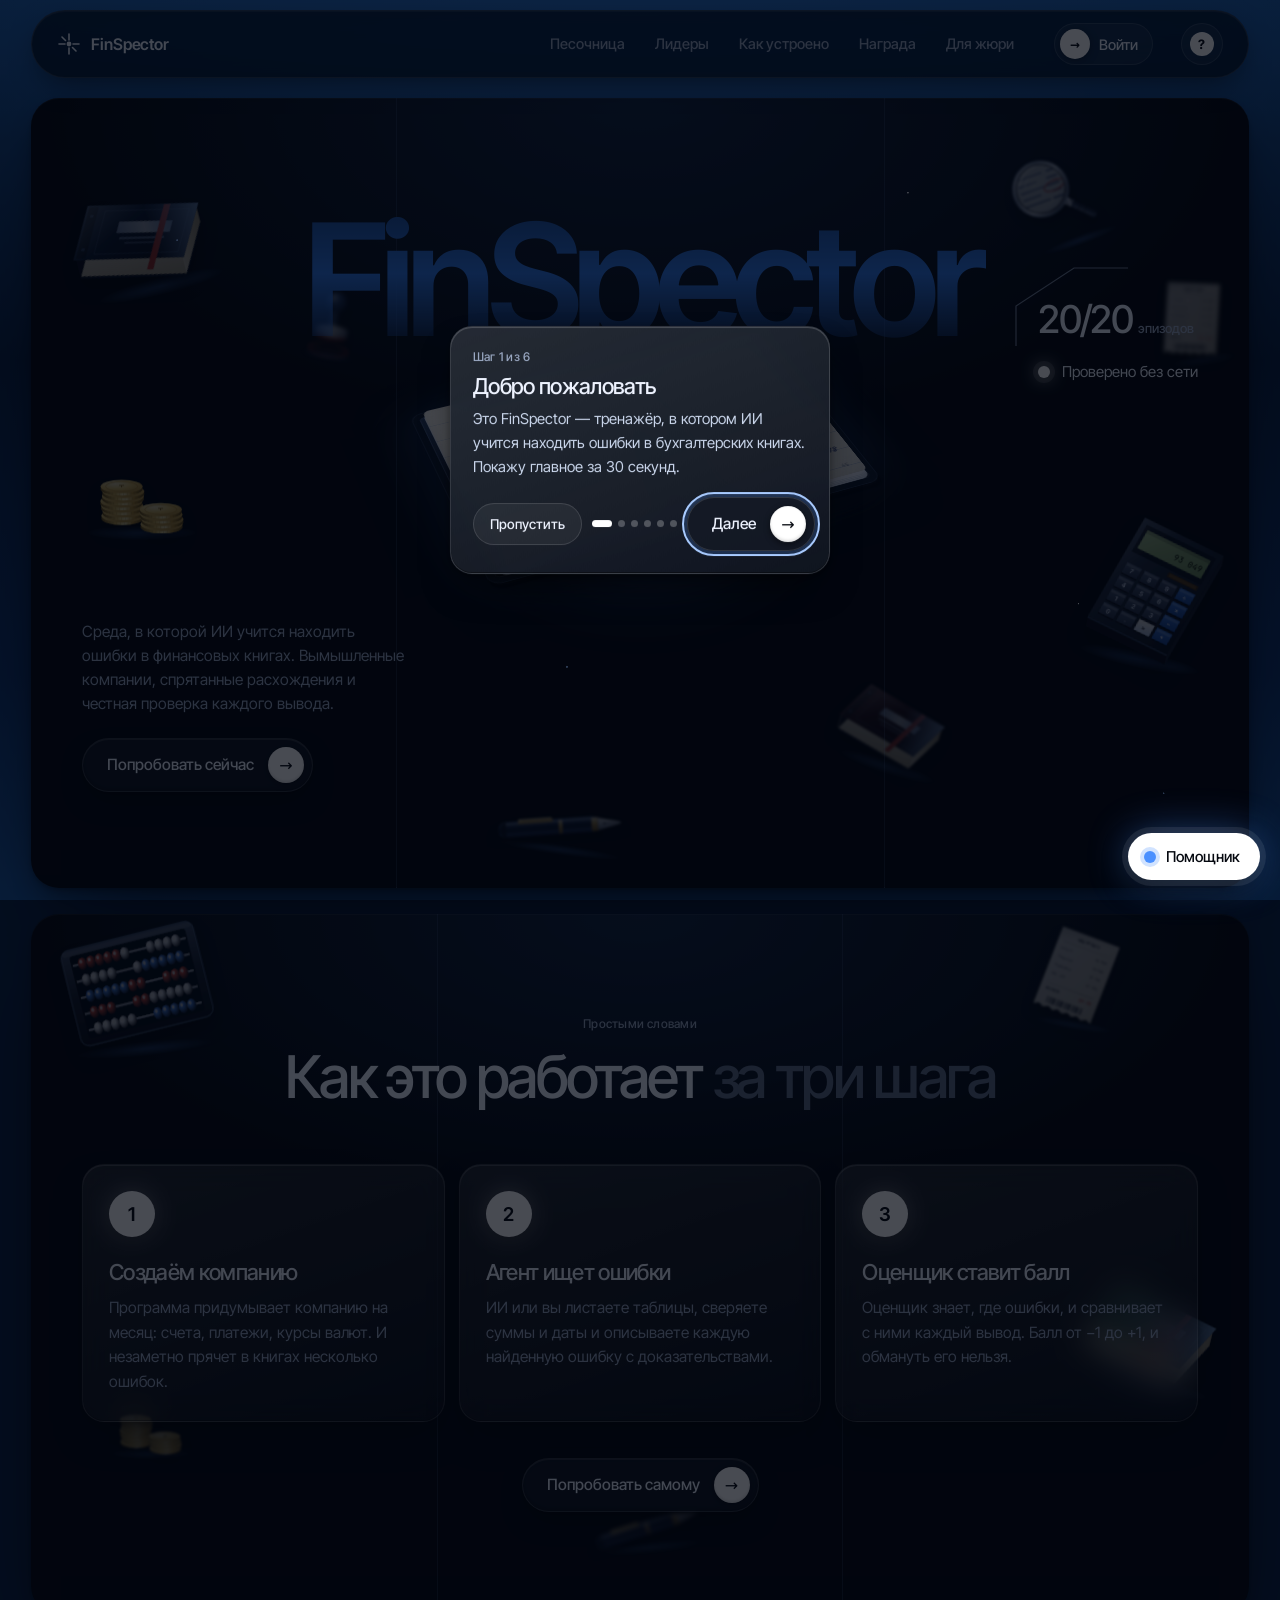
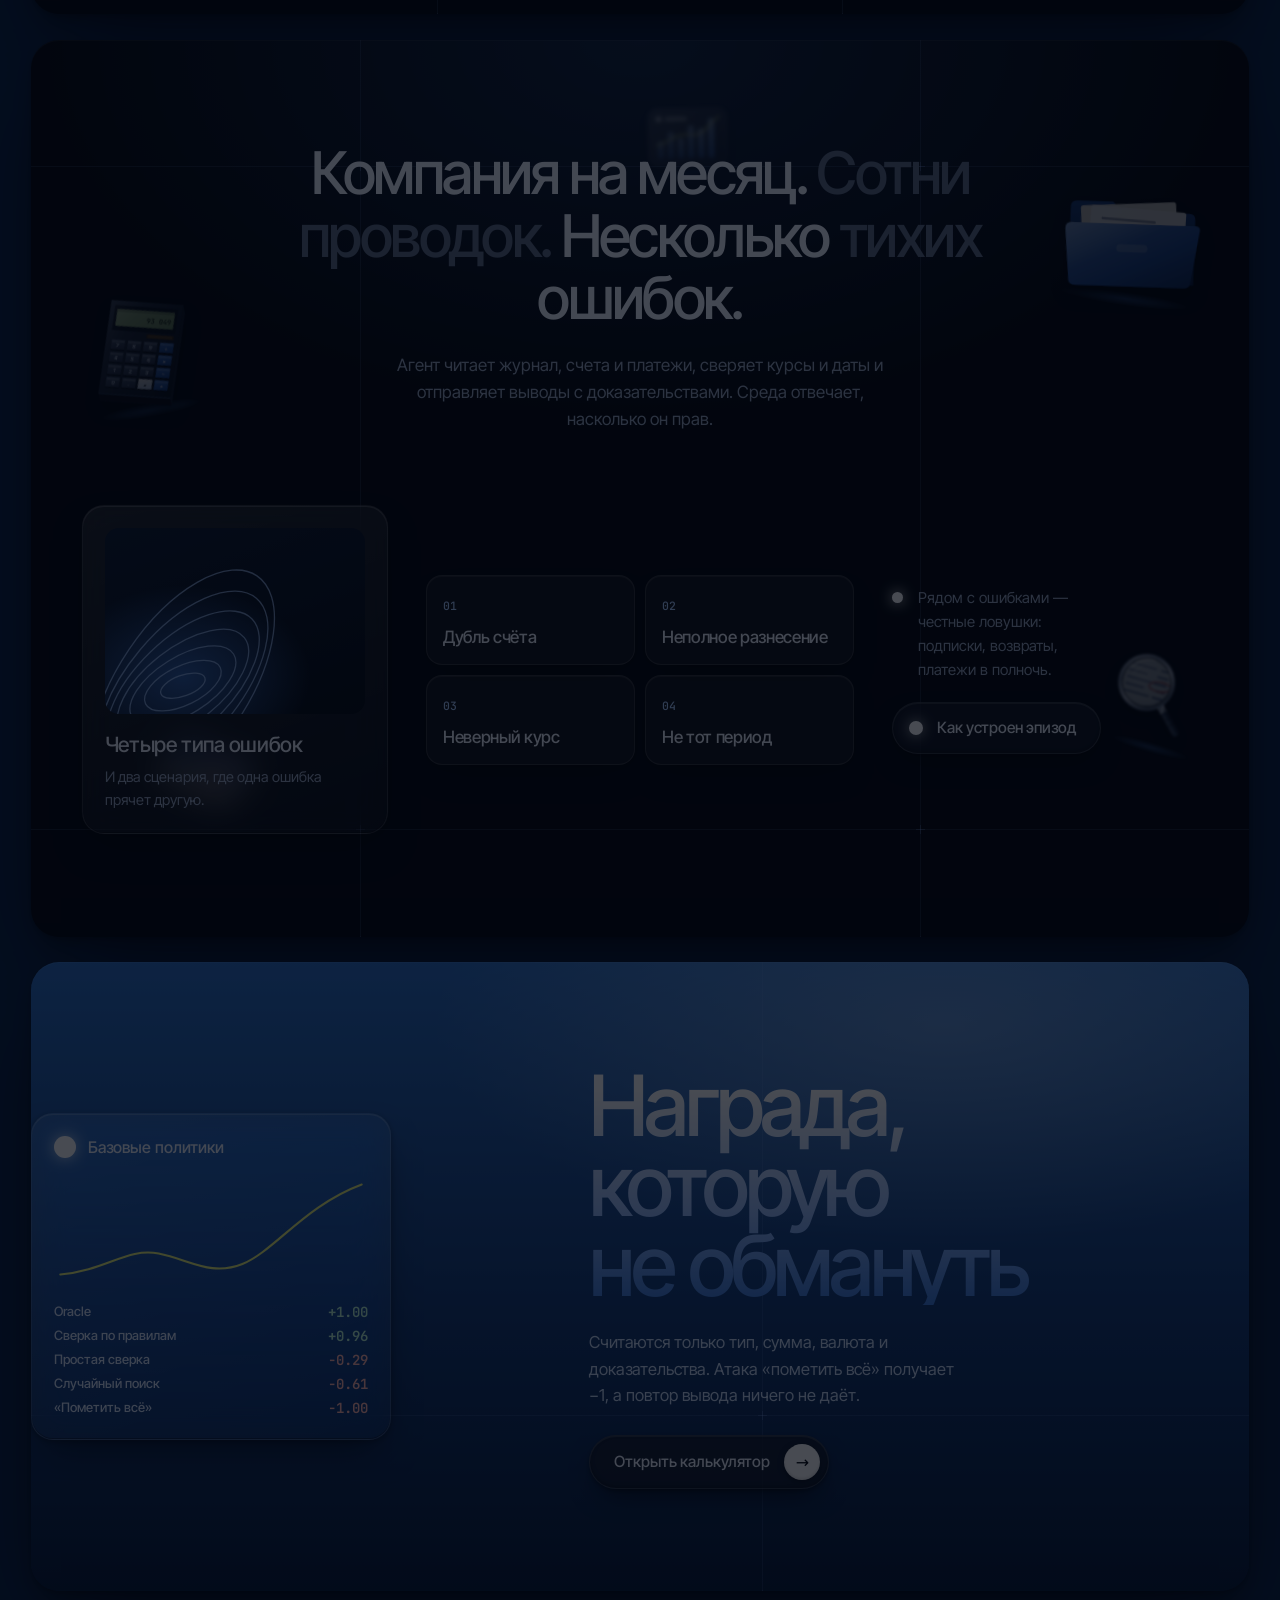
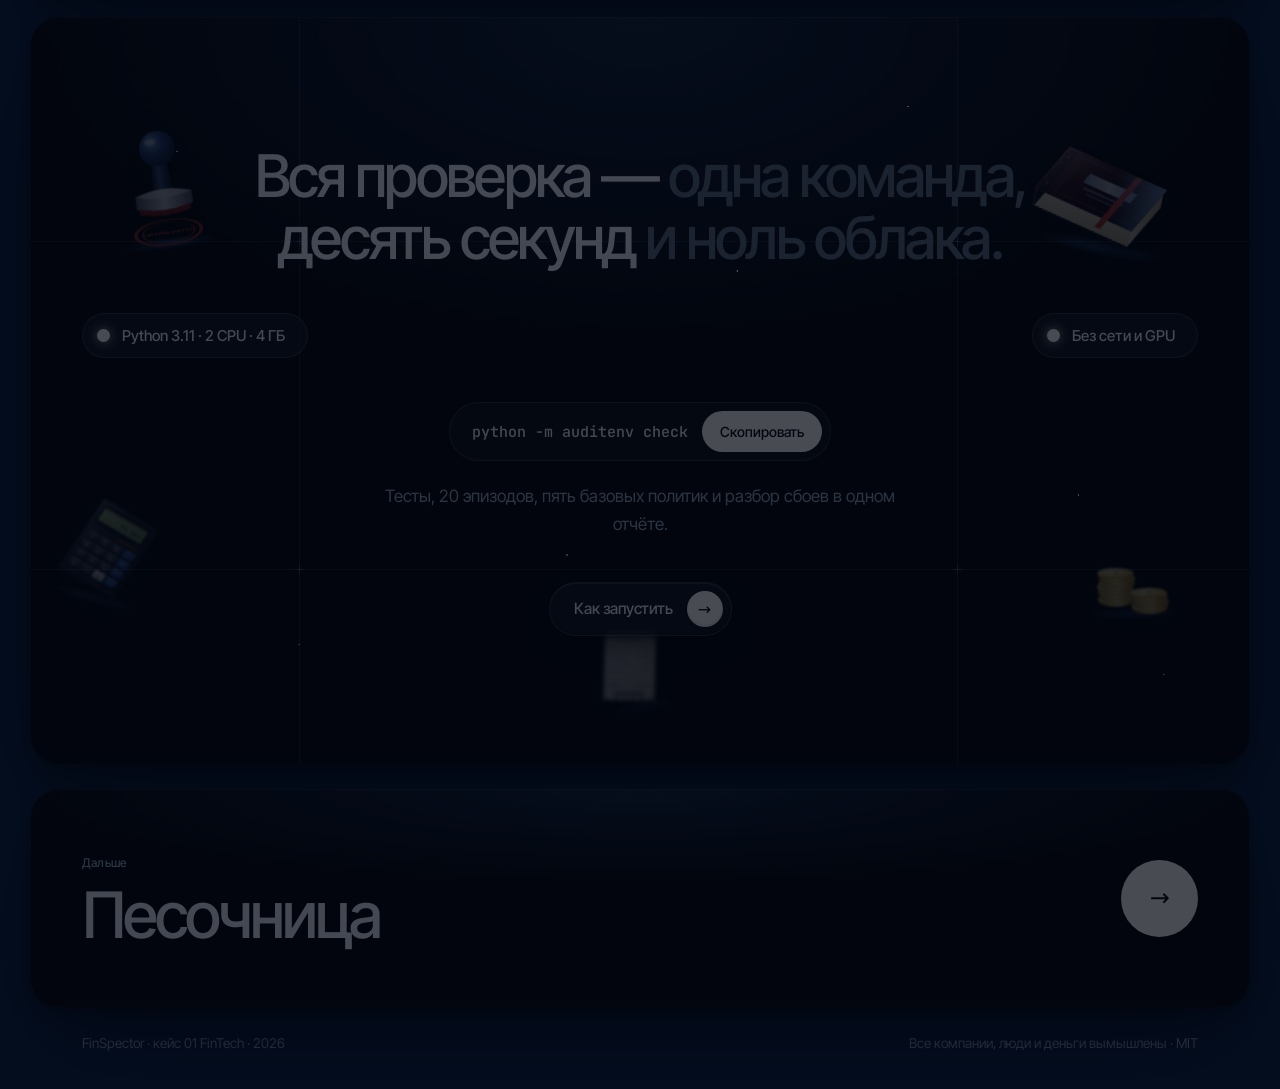
==== commit 5f10f476: "Add evidence-based audit baseline Co-authored-by: Copilot <223556219+Copilot@users.noreply.github.co" ====
--- a/site/index.html
+++ b/site/index.html
@@ -112,7 +112,7 @@
     <p class="statement" data-r>Вся проверка — <span class="d">одна команда,</span> десять секунд <span class="d">и ноль облака.</span></p>
     <div class="pills" data-r style="--d:1"><span class="chip-dot">Python 3.11 · 2 CPU · 4 ГБ</span><span class="chip-dot">Без сети и GPU</span></div>
     <div class="cta" data-r style="--d:2"><span class="cmd">python -m auditenv check<button id="copycmd">Скопировать</button></span></div>
-    <p class="center-sub" data-r style="--d:3">27 тестов, 20 эпизодов, четыре базовые политики и разбор сбоев в одном отчёте.</p>
+    <p class="center-sub" data-r style="--d:3">Тесты, 20 эпизодов, пять базовых политик и разбор сбоев в одном отчёте.</p>
     <div class="cta" data-r style="--d:4"><a class="btn" href="start.html">Как запустить <span class="arr">→</span></a></div>
   </div>
 </section>
@@ -138,8 +138,8 @@
   [["bpL","Журнал"],["bpR","Сверка"],["bf0","Счета"],["bb0","Платежи"],["bf1","Курсы"],["bb1","Итоги"]].forEach(([id, t], i) => {
     const el = document.getElementById(id); if (el) el.innerHTML = page(i * 7 + 3, t, 41 + i); });
   $("#bpR").insertAdjacentHTML("beforeend", `<svg class="pen" style="top:47%" viewBox="0 0 200 50" preserveAspectRatio="none"><path d="M10 28C6 10 70 4 120 6c52 2 76 10 72 22-4 14-74 18-120 15C30 41 6 34 12 22c4-8 22-12 40-13"/></svg>`);
-  const B = D.baselines, names = {oracle: "Oracle", simple_reconciler: "Простая сверка", random_explorer: "Случайный поиск", flag_all: "«Пометить всё»"};
-  $("#perf-rows").innerHTML = ["oracle", "simple_reconciler", "random_explorer", "flag_all"].map(k =>
+  const B = D.baselines, names = {oracle: "Oracle", simple_reconciler: "Простая сверка", evidence_reconciler: "Сверка по правилам", random_explorer: "Случайный поиск", flag_all: "«Пометить всё»"};
+  $("#perf-rows").innerHTML = ["oracle", "evidence_reconciler", "simple_reconciler", "random_explorer", "flag_all"].map(k =>
     `<div class="r"><span>${names[k]}</span><b class="${B[k].reward < 0 ? "neg" : "pos"}">${(B[k].reward > 0 ? "+" : "") + B[k].reward.toFixed(2)}</b></div>`).join("");
   onView($("#perf"), () => $("#perf").classList.add("seen"), .3);
   fetch(window.FA_API + "/api/stats").then(r => r.json()).then(s => { if (!s.runs) return; const el = $("#live-stats");
--- a/site/assets/style.css
+++ b/site/assets/style.css
@@ -20,6 +20,11 @@
   --ease:cubic-bezier(.2,.8,.2,1); --snap:cubic-bezier(.7,0,.2,1);
 }
 *{box-sizing:border-box;margin:0;padding:0}
+:root{color-scheme:dark;scrollbar-color:rgba(169,203,255,.42) #070C16;scrollbar-width:thin}
+::-webkit-scrollbar{width:10px;height:10px}
+::-webkit-scrollbar-track{background:#070C16;border-radius:999px}
+::-webkit-scrollbar-thumb{background:rgba(169,203,255,.42);border:2px solid #070C16;border-radius:999px}
+::-webkit-scrollbar-thumb:hover{background:rgba(74,144,255,.68)}
 html{scroll-behavior:smooth;scroll-padding-top:calc(var(--head) + 20px)}
 body{font:16px/1.6 var(--sans);color:var(--text);-webkit-font-smoothing:antialiased;min-height:100vh;
   background:radial-gradient(120% 70% at 50% -10%,#2B76D2 0%,transparent 55%),linear-gradient(180deg,var(--frame-b),var(--frame-a) 40%,#0E3570 75%,var(--frame-b));
@@ -37,6 +42,8 @@
 .skip{position:absolute;left:12px;top:-60px;z-index:100;background:#fff;color:#000;padding:10px 14px;border-radius:999px;font:600 13px var(--sans)}
 .skip:focus{top:12px}
 :focus-visible{outline:2px solid var(--blue-2);outline-offset:3px;border-radius:8px}
+button:focus-visible,.btn:focus-visible,.chip:focus-visible{outline-color:var(--blue-2);box-shadow:0 0 0 4px rgba(74,144,255,.2)}
+button:disabled{opacity:.45;cursor:not-allowed;filter:saturate(.6);transform:none;box-shadow:none}
 
 /* ---------- рама и панели ---------- */
 main{display:flex;flex-direction:column;gap:clamp(14px,2vw,26px);padding:clamp(10px,1.6vw,22px) clamp(10px,2.4vw,40px) 0}
@@ -82,8 +89,8 @@
   padding:8px 8px 8px 24px;min-height:52px;border-radius:999px;background:rgba(20,26,38,.75);border:1px solid var(--glass-b);
   box-shadow:inset 0 1px 0 rgba(255,255,255,.08),0 10px 30px -12px rgba(0,0,0,.7);transition:background .25s,border-color .25s,transform .25s var(--ease)}
 .btn .arr{width:36px;height:36px;border-radius:50%;background:#fff;color:#05080F;display:grid;place-items:center;font-size:16px;transition:transform .3s var(--ease)}
-.btn:hover{background:rgba(40,60,96,.85);border-color:rgba(169,203,255,.4);transform:translateY(-1px)}
-.btn:hover .arr{transform:translateX(3px)}
+.btn:hover:not(:disabled){background:rgba(40,60,96,.85);border-color:rgba(169,203,255,.4);transform:translateY(-1px)}
+.btn:hover:not(:disabled) .arr{transform:translateX(3px)}
 .btn.ghost{padding:8px 24px 8px 10px}
 .btn.ghost .dot{width:14px;height:14px;border-radius:50%;background:#fff;margin-left:6px;box-shadow:0 0 14px rgba(255,255,255,.7)}
 .btn.plain{padding:8px 24px}
@@ -268,8 +275,8 @@
 .ex-main{min-width:0;border-right:1px solid var(--glass-b)}
 .ex-bar{display:flex;align-items:center;gap:6px;padding:12px;border-bottom:1px solid var(--glass-b);flex-wrap:wrap}
 .tab{font:500 14.5px var(--sans);padding:11px 18px;border-radius:999px;border:1px solid transparent;background:none;cursor:pointer;color:var(--muted);transition:.2s}
-.tab:hover{color:var(--text);background:var(--glass)}
-.tab[aria-pressed=true]{background:#fff;color:#05080F}
+.tab:hover:not(:disabled){color:var(--text);background:rgba(74,144,255,.12)}
+.tab[aria-pressed=true]{background:rgba(74,144,255,.18);color:#EAF2FF;border-color:rgba(74,144,255,.55);box-shadow:inset 0 1px 0 rgba(255,255,255,.08),0 0 18px rgba(74,144,255,.12)}
 .switch{margin-left:auto;display:flex;align-items:center;gap:12px;padding:6px 10px;font:500 14.5px var(--sans);cursor:pointer;user-select:none}
 .switch input{appearance:none;width:44px;height:24px;border-radius:20px;position:relative;cursor:pointer;background:rgba(255,255,255,.12);border:1px solid var(--glass-b);transition:.25s}
 .switch input::after{content:"";position:absolute;width:16px;height:16px;border-radius:50%;background:#fff;top:3px;left:4px;transition:.25s var(--ease)}
@@ -348,7 +355,7 @@
 .scale span{position:absolute;top:12px;font:11px var(--mono);color:var(--dim)}
 .presets{display:flex;flex-wrap:wrap;gap:8px;margin-top:18px}
 .chip{font:500 13.5px var(--sans);color:var(--text);padding:11px 16px;min-height:42px;border-radius:999px;background:var(--glass);border:1px solid var(--glass-b);cursor:pointer;transition:.2s}
-.chip:hover{background:#fff;color:#05080F}
+.chip:hover:not(:disabled){background:rgba(74,144,255,.16);border-color:rgba(74,144,255,.5);color:#fff}
 @media(max-width:900px){.reward{grid-template-columns:1fr}.calc{position:static}}
 
 /* политики */
@@ -405,7 +412,7 @@
 .fld input:focus,.fld select:focus{border-color:var(--blue);box-shadow:inset 0 2px 6px rgba(0,0,0,.45),0 0 0 4px rgba(74,144,255,.18)}
 .fld select option{background:#0A111E}
 .fld input.flash{border-color:var(--ok);box-shadow:0 0 0 4px rgba(91,227,164,.2)}
-.pl-bar .btn[disabled]{opacity:.45;pointer-events:none}
+.pl-bar .btn[disabled]{opacity:.45}
 .pl-status{flex:1 1 260px;display:flex;align-items:center;gap:10px;font-size:14.5px;color:var(--muted);min-height:46px}
 .spin{width:16px;height:16px;border-radius:50%;border:2px solid rgba(255,255,255,.2);border-top-color:#fff;animation:spin .8s linear infinite;flex:none}
 @keyframes spin{to{transform:rotate(360deg)}}
@@ -420,7 +427,7 @@
 .pl-hint{padding:10px 16px;font-size:13px;color:var(--dim);border-bottom:1px solid var(--glass-b)}
 .pl-books .tbl-wrap{max-height:520px}
 .pl-pager{display:flex;align-items:center;gap:14px;padding:12px 16px;border-top:1px solid var(--glass-b)}
-.chip[disabled]{opacity:.4;pointer-events:none}
+.chip[disabled]{opacity:.4}
 .idc{font:inherit;color:var(--blue-2);background:none;border:0;border-bottom:1px dashed rgba(169,203,255,.4);cursor:pointer;padding:0}
 .idc:hover{color:#fff;border-bottom-color:#fff}
 .idc.picked{color:var(--ok);border-bottom-color:var(--ok)}
@@ -553,7 +560,8 @@
 /* ---------- сегменты ---------- */
 .seg{display:inline-flex;padding:4px;border-radius:999px;background:rgba(0,0,0,.35);border:1px solid var(--glass-b);box-shadow:inset 0 2px 6px rgba(0,0,0,.4)}
 .seg button{font:500 14.5px var(--sans);color:var(--muted);background:none;border:0;border-radius:999px;padding:10px 18px;cursor:pointer;transition:.25s var(--ease)}
-.seg button[aria-selected=true]{background:#fff;color:#05080F;box-shadow:0 2px 8px rgba(0,0,0,.4)}
+.seg button:hover:not(:disabled){background:rgba(74,144,255,.12);color:var(--text)}
+.seg button[aria-selected=true]{background:rgba(74,144,255,.18);color:#EAF2FF;box-shadow:inset 0 1px 0 rgba(255,255,255,.08),0 0 18px rgba(74,144,255,.12)}
 
 /* ---------- вход / регистрация ---------- */
 .auth-wrap{display:grid;grid-template-columns:1fr 440px;gap:clamp(24px,5vw,72px);align-items:center;padding:clamp(20px,4vw,48px) 0}
@@ -638,3 +646,79 @@
 .hero .wrap,.page-head,.sec .wrap,.final .wrap{position:relative;z-index:1}
 @media(max-width:700px){.flo{opacity:.35!important}}
 @media(prefers-reduced-motion:reduce){.flo-in{animation:none}}
+
+/* ---------- песочница v2 ---------- */
+.pl-steps{list-style:none;display:grid;grid-template-columns:repeat(4,1fr);gap:8px;margin-bottom:14px}
+.pl-steps li{display:flex;align-items:center;gap:10px;padding:12px 14px;border-radius:14px;background:rgba(255,255,255,.03);border:1px solid var(--glass-b);color:var(--dim);font:500 14.5px var(--sans);transition:.3s}
+.pl-steps li span{width:26px;height:26px;border-radius:50%;display:grid;place-items:center;border:1px solid var(--glass-b);font-size:13px;flex:none}
+.pl-steps li.on{color:#fff;border-color:rgba(74,144,255,.6);background:rgba(74,144,255,.12)}
+.pl-steps li.on span{background:#fff;color:#05080F;border-color:#fff}
+.pl-steps li.done{color:var(--muted)}.pl-steps li.done span{background:var(--ok);color:#05080F;border-color:var(--ok)}
+.pl-company{display:grid;grid-template-columns:repeat(5,1fr);gap:10px;margin:16px 0}
+.pl-company .cc{padding:14px 16px;border-radius:16px;background:var(--glass);border:1px solid var(--glass-b)}
+.pl-company b{display:block;font:500 18px/1.2 var(--sans);letter-spacing:-.02em;margin-top:6px}
+.pl-company small{display:block;font-size:12px;color:var(--dim);margin-top:4px;line-height:1.35}
+.meter{height:6px;border-radius:6px;background:rgba(255,255,255,.08);margin-top:8px;overflow:hidden}
+.meter i{display:block;height:100%;width:100%;background:linear-gradient(90deg,var(--blue),var(--blue-2));transition:width .4s var(--ease)}
+.steps-cc.low b{color:#FF8A7E}.steps-cc.low .meter i{background:#FF8A7E}
+.pl-grid{grid-template-columns:minmax(0,1fr) 400px}
+.ex-bar{justify-content:space-between}
+.tabs{display:flex;gap:4px;flex-wrap:wrap}
+.search input{font:500 14px var(--sans);color:var(--text);background:rgba(0,0,0,.35);border:1px solid var(--glass-b);border-radius:999px;padding:10px 16px;width:240px;outline:none}
+.search input:focus{border-color:var(--blue)}
+.pl-pager .sp1{flex:1}
+#pl-tbl tbody tr{cursor:pointer}
+#pl-tbl tbody tr.sel td{background:rgba(74,144,255,.22)!important}
+#pl-tbl td.empty{text-align:center;padding:30px;cursor:default}
+.badge-out{display:inline-block;margin-left:6px;font:600 10.5px var(--sans);padding:2px 7px;border-radius:999px;background:rgba(255,138,126,.18);color:#FFB4AC;border:1px solid rgba(255,138,126,.35)}
+.side-tabs{display:flex;width:100%}.side-tabs button{flex:1;padding:10px 8px}
+.side-panel{padding:18px;display:flex;flex-direction:column;gap:10px;max-height:min(620px,70vh);overflow:auto}
+.insp-empty{text-align:center;padding:26px 8px;color:var(--muted)}.insp-empty b{display:block;color:#fff;font:500 18px var(--sans);margin-bottom:8px}
+.ih b{display:block;font:500 20px var(--mono);letter-spacing:-.02em;margin-top:2px}.ih small{color:var(--dim);font-size:12.5px}
+.kv{display:flex;justify-content:space-between;align-items:center;gap:12px;padding:8px 0;border-bottom:1px solid var(--line);font-size:14px;color:var(--muted)}
+.kv b{color:#fff;font-weight:500;text-align:right;font-variant-numeric:tabular-nums}.kv small{color:var(--dim);font:12px var(--mono);text-align:right;word-break:break-all}
+.kv b.hl{color:var(--blue-2)}.kv b.warn{color:#FFB4AC}
+.ok-b,.bad-b{display:inline-block;margin-left:6px;font:600 10.5px var(--sans);padding:2px 8px;border-radius:999px;vertical-align:1px}
+.ok-b{background:rgba(91,227,164,.15);color:#B9F5D4}.bad-b{background:rgba(255,138,126,.18);color:#FFB4AC}
+.sub{font:600 12px var(--sans);letter-spacing:.04em;text-transform:uppercase;color:var(--dim);margin-top:10px}
+.mini-rows{display:flex;flex-direction:column;gap:4px}
+.mr{display:flex;justify-content:space-between;gap:10px;text-align:left;font:13px var(--sans);color:#D6E0F2;background:rgba(0,0,0,.25);border:1px solid var(--glass-b);border-radius:10px;padding:8px 10px;cursor:pointer;transition:border-color .2s}
+.mr:hover{border-color:var(--blue)}.mr small{display:block;font:11px var(--mono);color:var(--dim)}
+.mr b{font-weight:500;white-space:nowrap}.mr b.dr{color:#B9F5D4}.mr b.cr{color:#CFE1FF}
+.lines div{display:flex;justify-content:space-between;gap:10px;font-size:13px;padding:5px 0;color:#D6E0F2}.lines small{color:var(--dim)}
+.ref{padding:10px;border-radius:12px;background:rgba(0,0,0,.22);border:1px solid var(--glass-b)}
+.note{font-size:12.5px;color:var(--dim);display:flex;gap:8px;align-items:center;flex-wrap:wrap}
+.add-row{display:flex;gap:6px;flex-wrap:wrap;align-items:center}
+.add-row .label{flex:1 0 100%;font-size:11.5px}
+.chip.sm{font-size:12.5px;padding:7px 11px;min-height:32px}
+.chip.added{background:rgba(91,227,164,.18);border-color:var(--ok);color:#B9F5D4}
+.calc-out{font:500 18px var(--mono);color:#fff;min-height:26px}
+.cv{display:grid;grid-template-columns:1fr 90px;gap:8px}.cv .fld:last-child{grid-column:1/-1}
+.t.mt{margin-top:10px}
+.help details{border-bottom:1px solid var(--line);padding:8px 0}
+.help summary{cursor:pointer;font:500 15.5px var(--sans);color:#fff;list-style:none;display:flex;justify-content:space-between}
+.help summary::after{content:"+";color:var(--blue-2)}.help details[open] summary::after{content:"−"}
+.help ol{margin:8px 0 4px 18px;color:var(--muted);font-size:14px;display:grid;gap:6px}
+.f-hint{list-style:none;display:grid;gap:5px;font-size:13px;color:var(--muted);padding:10px 12px;border-radius:12px;background:rgba(74,144,255,.08);border:1px solid rgba(74,144,255,.25)}
+.f-hint b{color:#fff;font-weight:500}
+.chips{display:flex;flex-wrap:wrap;gap:6px;min-height:34px;align-items:center}
+.chips .null{font-size:12.5px}
+.idchip{display:inline-flex;align-items:center;gap:6px;font:500 12px var(--mono);padding:5px 6px 5px 10px;border-radius:999px;background:rgba(74,144,255,.18);border:1px solid rgba(74,144,255,.45);color:#E6EEFF}
+.idchip button{width:20px;height:20px;border-radius:50%;border:0;background:rgba(255,255,255,.15);color:#fff;cursor:pointer;line-height:1}
+.idchip button:hover{background:var(--pen)}
+.pl-form .btn.plain,.pl-list .btn,.side-panel .btn{justify-content:center}
+@media(max-width:1200px){.pl-company{grid-template-columns:repeat(3,1fr)}}
+@media(max-width:1100px){.pl-grid{grid-template-columns:1fr}.side-panel{max-height:none}}
+@media(max-width:700px){.pl-steps{grid-template-columns:1fr 1fr}.pl-steps li{min-width:0;align-items:flex-start;gap:7px;padding:10px 9px;font-size:12.5px;line-height:1.3}.pl-steps li span{width:23px;height:23px;flex:none}.pl-company{grid-template-columns:1fr 1fr}.search input{width:100%}.ex-bar{gap:8px}.pl-books .tbl-wrap{-webkit-overflow-scrolling:touch;overscroll-behavior-x:contain;max-height:min(520px,56vh)}}
+@media(max-width:560px){.pl-pager{display:grid;grid-template-columns:1fr 1fr;gap:8px;padding:10px 12px}.pl-pager .sp1{display:none}.pl-pager #pl-count{grid-column:1/-1}.pl-pager .chip{min-width:0;white-space:normal;padding:8px 10px;font-size:12px;line-height:1.25}}
+
+.pl-side{position:sticky;top:calc(var(--head) + 24px);max-height:calc(100vh - var(--head) - 40px);overflow:auto;padding-right:2px}
+.side-panel{max-height:none}
+.side-tabs button{position:relative;padding:10px 6px;font-size:13.5px}
+.cnt{display:inline-grid;place-items:center;min-width:18px;height:18px;padding:0 5px;margin-left:5px;border-radius:999px;background:var(--blue);color:#fff;font:600 11px var(--sans);vertical-align:1px}
+.cnt.pop{animation:pop .45s var(--ease)}@keyframes pop{40%{transform:scale(1.45)}}
+.pl-books .tbl-wrap{max-height:min(640px,64vh)}
+@media(max-width:1100px){.pl-side{position:static;max-height:none;overflow:visible}}
+.pl-form .two{display:grid;grid-template-columns:minmax(0,1fr) 108px;gap:10px}
+.pl-form .two .fld,.pl-form .two input,.pl-form .two select{min-width:0;width:100%}
+@media(max-width:360px){:root{--head:60px}header.top .bar{gap:6px;padding:0 10px}.brand{gap:6px;font-size:14px}.brand svg{width:20px;height:20px}.acct{width:36px;min-width:36px;min-height:36px;padding:2px}.guide-btn{width:36px;min-width:36px;height:36px;min-height:36px;padding:5px;margin-left:0}.burger{min-height:38px;padding:8px 11px;margin-left:0;font-size:13px}}
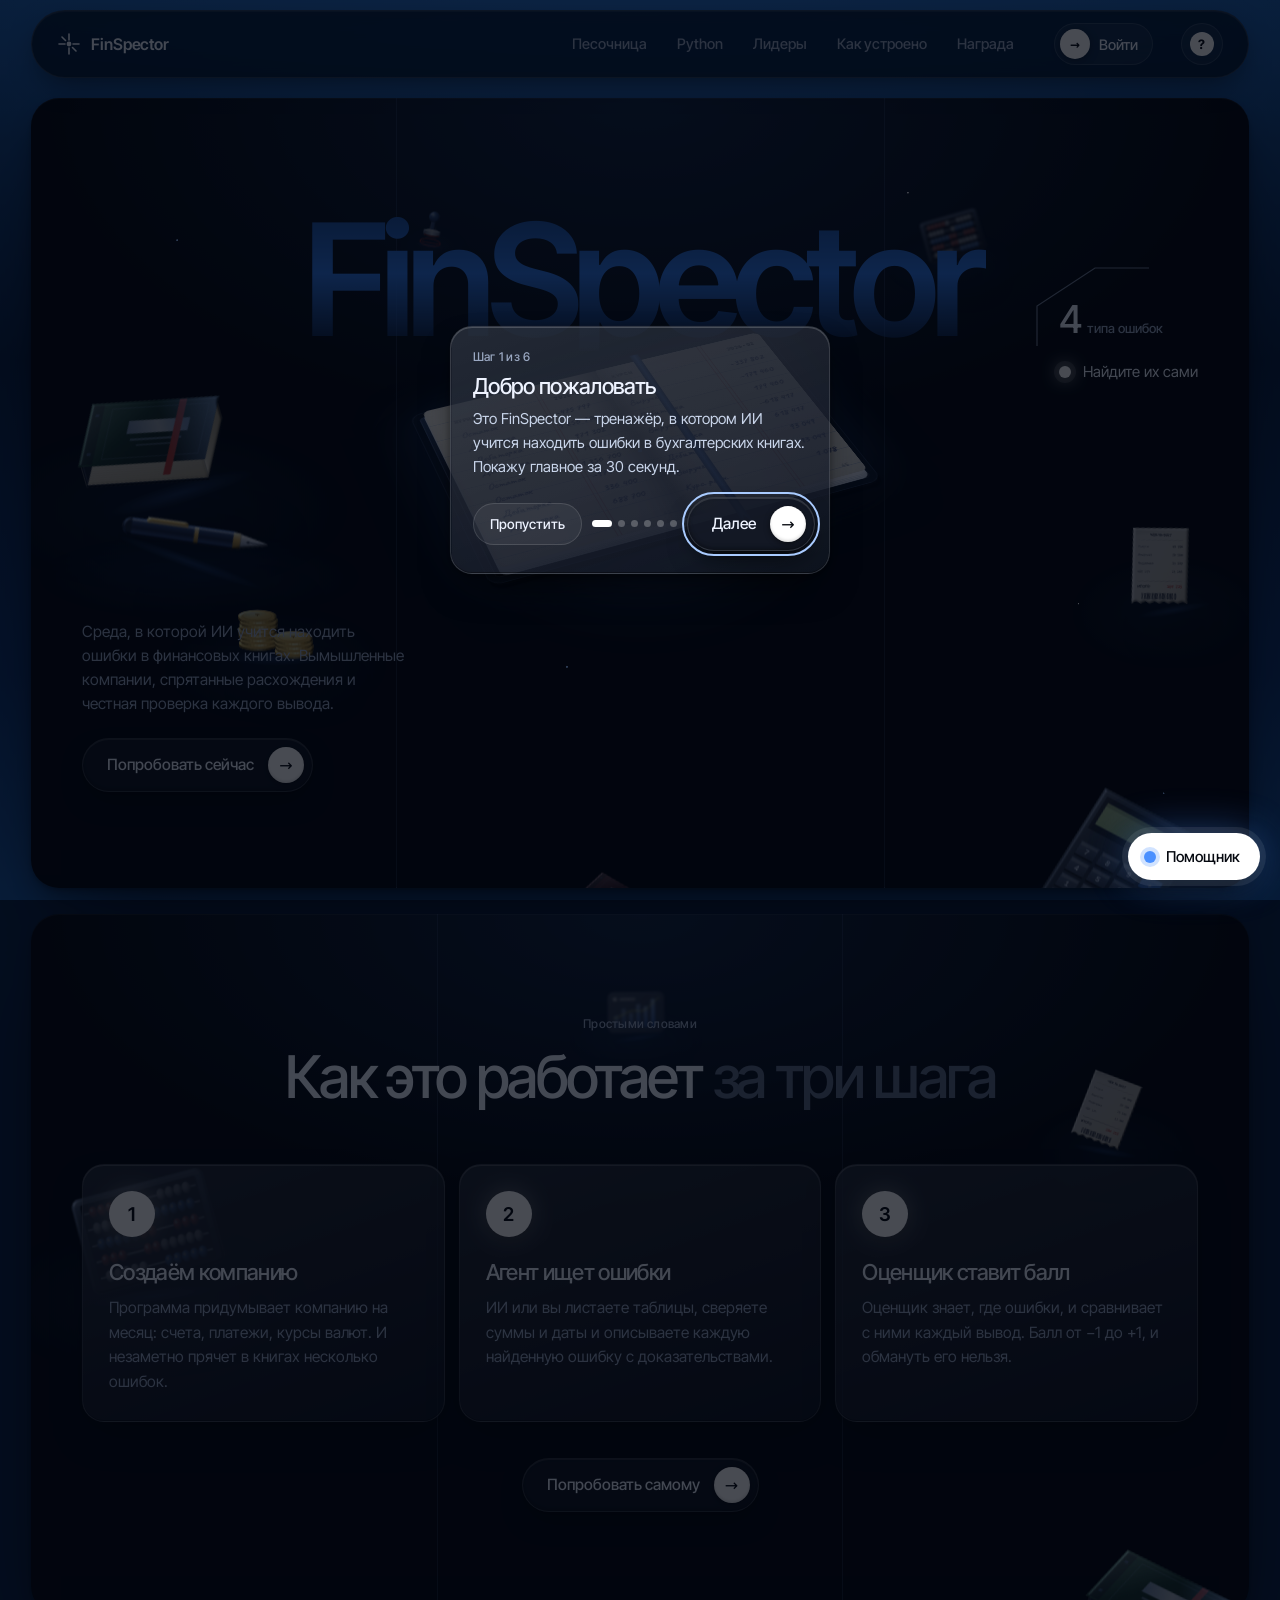
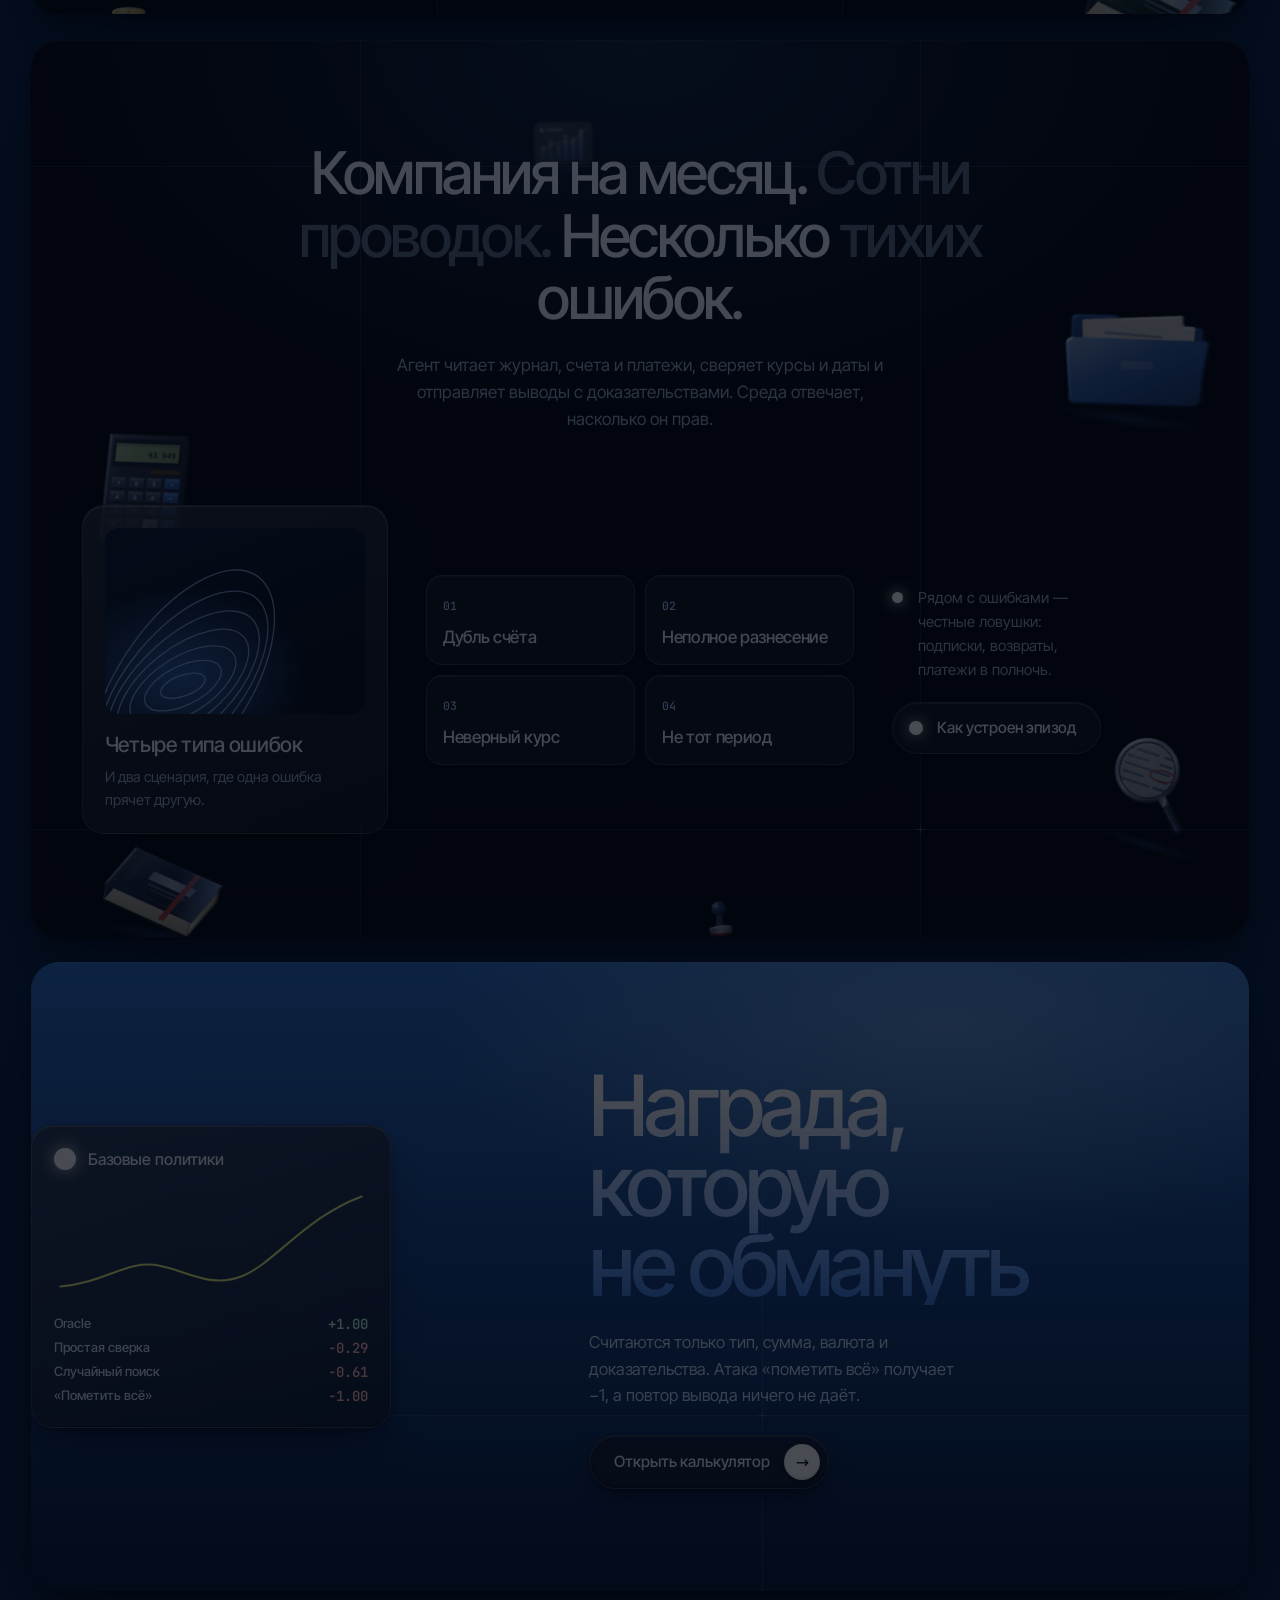
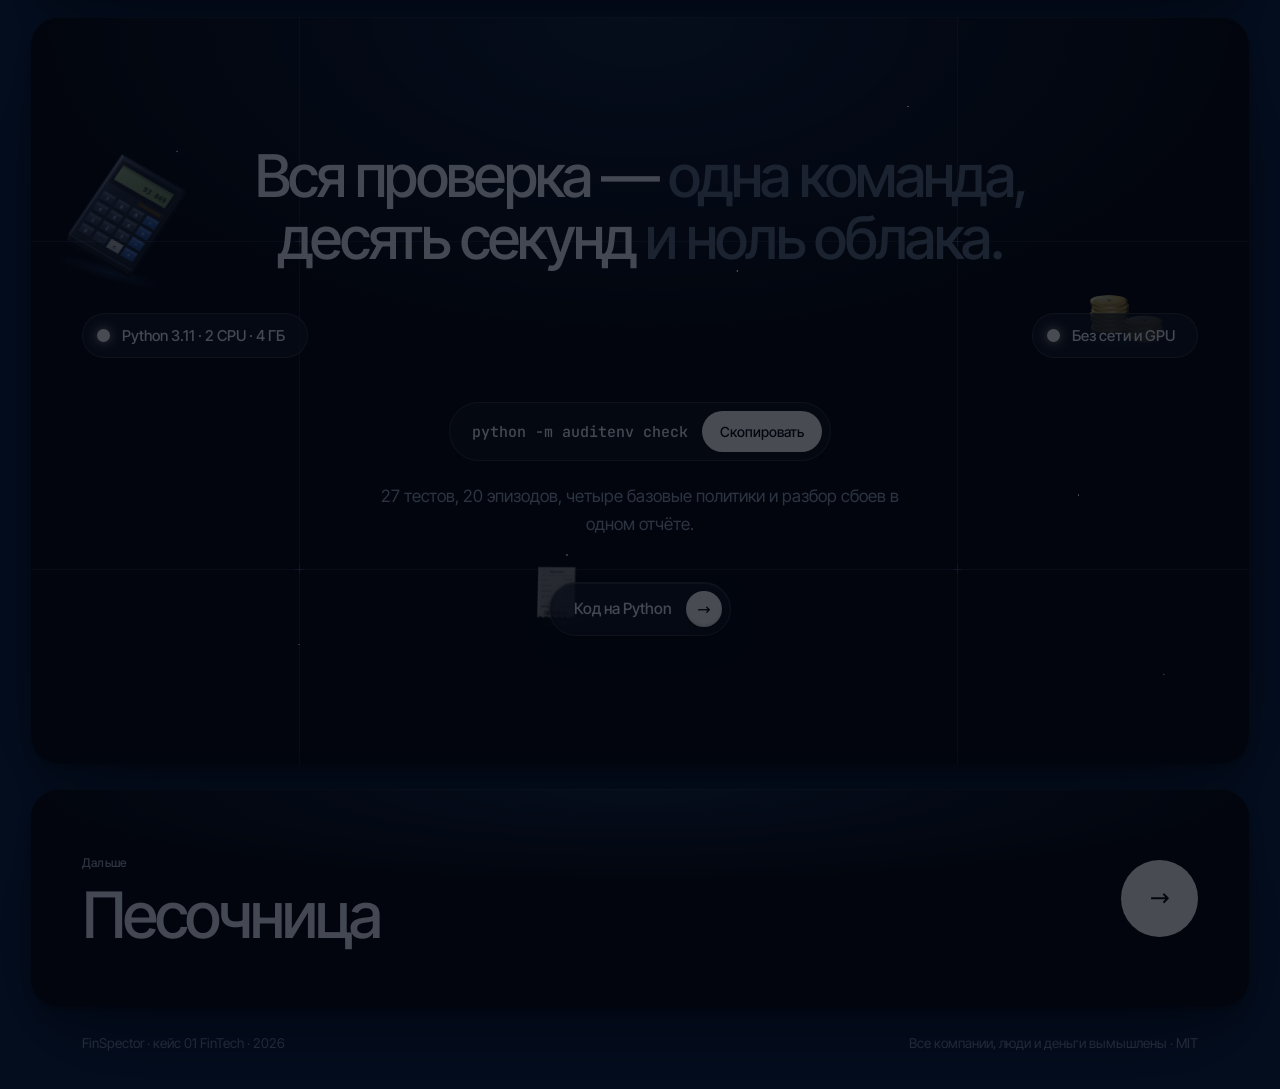
==== commit a314b319: "Страница «Python»: среда и примеры прямо в браузере; меню без «Для жюри»; реалистичный фон с тенями;" ====
--- a/site/index.html
+++ b/site/index.html
@@ -20,7 +20,7 @@
 <header class="top"><div class="bar">
   <a class="brand" href="index.html"><svg viewBox="0 0 24 24" fill="none" stroke="currentColor" stroke-width="1.6" stroke-linecap="round" aria-hidden="true"><path d="M12 2v6M12 16v6M2 12h6M16 12h6M5 5l3.5 3.5M15.5 15.5 19 19"/><circle cx="12" cy="12" r="1.6" fill="currentColor"/></svg>FinSpector</a>
   <button class="burger" aria-expanded="false" aria-controls="menu">Меню</button>
-  <nav class="menu" id="menu" aria-label="Разделы сайта"><a href="play.html">Песочница</a><a href="leaders.html">Лидеры</a><a href="episode.html">Как устроено</a><a href="reward.html">Награда</a><a href="start.html">Для жюри</a></nav>
+  <nav class="menu" id="menu" aria-label="Разделы сайта"><a href="play.html">Песочница</a><a href="python.html">Python</a><a href="leaders.html">Лидеры</a><a href="episode.html">Как устроено</a><a href="reward.html">Награда</a></nav>
 </div></header>
 <main id="main">
 <section class="panel hero" data-float="hero">
@@ -43,8 +43,8 @@
       <div class="hero-right">
         <div class="anno" data-r style="--d:9">
           <svg class="leader" viewBox="0 0 120 120"><path d="M118 2H64L6 40v40"/></svg>
-          <div class="big">20/20<small>эпизодов</small></div>
-          <div class="row">Проверено без сети</div>
+          <div class="big">4<small>типа ошибок</small></div>
+          <div class="row">Найдите их сами</div>
         </div>
       </div>
     </div>
@@ -112,8 +112,8 @@
     <p class="statement" data-r>Вся проверка — <span class="d">одна команда,</span> десять секунд <span class="d">и ноль облака.</span></p>
     <div class="pills" data-r style="--d:1"><span class="chip-dot">Python 3.11 · 2 CPU · 4 ГБ</span><span class="chip-dot">Без сети и GPU</span></div>
     <div class="cta" data-r style="--d:2"><span class="cmd">python -m auditenv check<button id="copycmd">Скопировать</button></span></div>
-    <p class="center-sub" data-r style="--d:3">Тесты, 20 эпизодов, пять базовых политик и разбор сбоев в одном отчёте.</p>
-    <div class="cta" data-r style="--d:4"><a class="btn" href="start.html">Как запустить <span class="arr">→</span></a></div>
+    <p class="center-sub" data-r style="--d:3">27 тестов, 20 эпизодов, четыре базовые политики и разбор сбоев в одном отчёте.</p>
+    <div class="cta" data-r style="--d:4"><a class="btn" href="python.html">Код на Python <span class="arr">→</span></a></div>
   </div>
 </section>
 <section class="panel"><div class="wrap"><a class="next" href="play.html"><div><span class="label">Дальше</span><div class="t">Песочница</div></div><span class="go">→</span></a></div></section>
@@ -138,8 +138,8 @@
   [["bpL","Журнал"],["bpR","Сверка"],["bf0","Счета"],["bb0","Платежи"],["bf1","Курсы"],["bb1","Итоги"]].forEach(([id, t], i) => {
     const el = document.getElementById(id); if (el) el.innerHTML = page(i * 7 + 3, t, 41 + i); });
   $("#bpR").insertAdjacentHTML("beforeend", `<svg class="pen" style="top:47%" viewBox="0 0 200 50" preserveAspectRatio="none"><path d="M10 28C6 10 70 4 120 6c52 2 76 10 72 22-4 14-74 18-120 15C30 41 6 34 12 22c4-8 22-12 40-13"/></svg>`);
-  const B = D.baselines, names = {oracle: "Oracle", simple_reconciler: "Простая сверка", evidence_reconciler: "Сверка по правилам", random_explorer: "Случайный поиск", flag_all: "«Пометить всё»"};
-  $("#perf-rows").innerHTML = ["oracle", "evidence_reconciler", "simple_reconciler", "random_explorer", "flag_all"].map(k =>
+  const B = D.baselines, names = {oracle: "Oracle", simple_reconciler: "Простая сверка", random_explorer: "Случайный поиск", flag_all: "«Пометить всё»"};
+  $("#perf-rows").innerHTML = ["oracle", "simple_reconciler", "random_explorer", "flag_all"].map(k =>
     `<div class="r"><span>${names[k]}</span><b class="${B[k].reward < 0 ? "neg" : "pos"}">${(B[k].reward > 0 ? "+" : "") + B[k].reward.toFixed(2)}</b></div>`).join("");
   onView($("#perf"), () => $("#perf").classList.add("seen"), .3);
   fetch(window.FA_API + "/api/stats").then(r => r.json()).then(s => { if (!s.runs) return; const el = $("#live-stats");
--- a/site/assets/style.css
+++ b/site/assets/style.css
@@ -20,11 +20,6 @@
   --ease:cubic-bezier(.2,.8,.2,1); --snap:cubic-bezier(.7,0,.2,1);
 }
 *{box-sizing:border-box;margin:0;padding:0}
-:root{color-scheme:dark;scrollbar-color:rgba(169,203,255,.42) #070C16;scrollbar-width:thin}
-::-webkit-scrollbar{width:10px;height:10px}
-::-webkit-scrollbar-track{background:#070C16;border-radius:999px}
-::-webkit-scrollbar-thumb{background:rgba(169,203,255,.42);border:2px solid #070C16;border-radius:999px}
-::-webkit-scrollbar-thumb:hover{background:rgba(74,144,255,.68)}
 html{scroll-behavior:smooth;scroll-padding-top:calc(var(--head) + 20px)}
 body{font:16px/1.6 var(--sans);color:var(--text);-webkit-font-smoothing:antialiased;min-height:100vh;
   background:radial-gradient(120% 70% at 50% -10%,#2B76D2 0%,transparent 55%),linear-gradient(180deg,var(--frame-b),var(--frame-a) 40%,#0E3570 75%,var(--frame-b));
@@ -42,8 +37,6 @@
 .skip{position:absolute;left:12px;top:-60px;z-index:100;background:#fff;color:#000;padding:10px 14px;border-radius:999px;font:600 13px var(--sans)}
 .skip:focus{top:12px}
 :focus-visible{outline:2px solid var(--blue-2);outline-offset:3px;border-radius:8px}
-button:focus-visible,.btn:focus-visible,.chip:focus-visible{outline-color:var(--blue-2);box-shadow:0 0 0 4px rgba(74,144,255,.2)}
-button:disabled{opacity:.45;cursor:not-allowed;filter:saturate(.6);transform:none;box-shadow:none}
 
 /* ---------- рама и панели ---------- */
 main{display:flex;flex-direction:column;gap:clamp(14px,2vw,26px);padding:clamp(10px,1.6vw,22px) clamp(10px,2.4vw,40px) 0}
@@ -89,8 +82,8 @@
   padding:8px 8px 8px 24px;min-height:52px;border-radius:999px;background:rgba(20,26,38,.75);border:1px solid var(--glass-b);
   box-shadow:inset 0 1px 0 rgba(255,255,255,.08),0 10px 30px -12px rgba(0,0,0,.7);transition:background .25s,border-color .25s,transform .25s var(--ease)}
 .btn .arr{width:36px;height:36px;border-radius:50%;background:#fff;color:#05080F;display:grid;place-items:center;font-size:16px;transition:transform .3s var(--ease)}
-.btn:hover:not(:disabled){background:rgba(40,60,96,.85);border-color:rgba(169,203,255,.4);transform:translateY(-1px)}
-.btn:hover:not(:disabled) .arr{transform:translateX(3px)}
+.btn:hover{background:rgba(40,60,96,.85);border-color:rgba(169,203,255,.4);transform:translateY(-1px)}
+.btn:hover .arr{transform:translateX(3px)}
 .btn.ghost{padding:8px 24px 8px 10px}
 .btn.ghost .dot{width:14px;height:14px;border-radius:50%;background:#fff;margin-left:6px;box-shadow:0 0 14px rgba(255,255,255,.7)}
 .btn.plain{padding:8px 24px}
@@ -134,8 +127,7 @@
 .anno .leader{position:absolute;left:0;top:-34px;width:120px;height:120px;pointer-events:none}
 .anno .leader path{fill:none;stroke:rgba(200,220,255,.55);stroke-width:1.2;stroke-dasharray:240;stroke-dashoffset:240;animation:lead 1.4s 1.4s var(--snap) forwards}
 @keyframes lead{to{stroke-dashoffset:0}}
-.glass{background:linear-gradient(160deg,rgba(255,255,255,.12),rgba(255,255,255,.03));border:1px solid var(--glass-b);border-radius:22px;
-  backdrop-filter:blur(16px) saturate(1.3);-webkit-backdrop-filter:blur(16px) saturate(1.3);box-shadow:inset 0 1px 0 rgba(255,255,255,.15),0 24px 50px -20px rgba(0,0,0,.6)}
+.glass{background:linear-gradient(160deg,rgba(255,255,255,.12),rgba(255,255,255,.03)),rgba(8,14,28,.72);border:1px solid var(--glass-b);border-radius:22px;box-shadow:inset 0 1px 0 rgba(255,255,255,.15),0 24px 50px -20px rgba(0,0,0,.6)}
 .mini{width:min(250px,100%);padding:18px}
 .mini .t{display:flex;align-items:center;gap:10px;font:500 14.5px var(--sans)}
 .mini .t::before{content:"";width:12px;height:12px;border-radius:50%;background:#fff;box-shadow:0 0 12px #fff}
@@ -275,8 +267,8 @@
 .ex-main{min-width:0;border-right:1px solid var(--glass-b)}
 .ex-bar{display:flex;align-items:center;gap:6px;padding:12px;border-bottom:1px solid var(--glass-b);flex-wrap:wrap}
 .tab{font:500 14.5px var(--sans);padding:11px 18px;border-radius:999px;border:1px solid transparent;background:none;cursor:pointer;color:var(--muted);transition:.2s}
-.tab:hover:not(:disabled){color:var(--text);background:rgba(74,144,255,.12)}
-.tab[aria-pressed=true]{background:rgba(74,144,255,.18);color:#EAF2FF;border-color:rgba(74,144,255,.55);box-shadow:inset 0 1px 0 rgba(255,255,255,.08),0 0 18px rgba(74,144,255,.12)}
+.tab:hover{color:var(--text);background:var(--glass)}
+.tab[aria-pressed=true]{background:#fff;color:#05080F}
 .switch{margin-left:auto;display:flex;align-items:center;gap:12px;padding:6px 10px;font:500 14.5px var(--sans);cursor:pointer;user-select:none}
 .switch input{appearance:none;width:44px;height:24px;border-radius:20px;position:relative;cursor:pointer;background:rgba(255,255,255,.12);border:1px solid var(--glass-b);transition:.25s}
 .switch input::after{content:"";position:absolute;width:16px;height:16px;border-radius:50%;background:#fff;top:3px;left:4px;transition:.25s var(--ease)}
@@ -355,7 +347,7 @@
 .scale span{position:absolute;top:12px;font:11px var(--mono);color:var(--dim)}
 .presets{display:flex;flex-wrap:wrap;gap:8px;margin-top:18px}
 .chip{font:500 13.5px var(--sans);color:var(--text);padding:11px 16px;min-height:42px;border-radius:999px;background:var(--glass);border:1px solid var(--glass-b);cursor:pointer;transition:.2s}
-.chip:hover:not(:disabled){background:rgba(74,144,255,.16);border-color:rgba(74,144,255,.5);color:#fff}
+.chip:hover{background:#fff;color:#05080F}
 @media(max-width:900px){.reward{grid-template-columns:1fr}.calc{position:static}}
 
 /* политики */
@@ -412,7 +404,7 @@
 .fld input:focus,.fld select:focus{border-color:var(--blue);box-shadow:inset 0 2px 6px rgba(0,0,0,.45),0 0 0 4px rgba(74,144,255,.18)}
 .fld select option{background:#0A111E}
 .fld input.flash{border-color:var(--ok);box-shadow:0 0 0 4px rgba(91,227,164,.2)}
-.pl-bar .btn[disabled]{opacity:.45}
+.pl-bar .btn[disabled]{opacity:.45;pointer-events:none}
 .pl-status{flex:1 1 260px;display:flex;align-items:center;gap:10px;font-size:14.5px;color:var(--muted);min-height:46px}
 .spin{width:16px;height:16px;border-radius:50%;border:2px solid rgba(255,255,255,.2);border-top-color:#fff;animation:spin .8s linear infinite;flex:none}
 @keyframes spin{to{transform:rotate(360deg)}}
@@ -427,7 +419,7 @@
 .pl-hint{padding:10px 16px;font-size:13px;color:var(--dim);border-bottom:1px solid var(--glass-b)}
 .pl-books .tbl-wrap{max-height:520px}
 .pl-pager{display:flex;align-items:center;gap:14px;padding:12px 16px;border-top:1px solid var(--glass-b)}
-.chip[disabled]{opacity:.4}
+.chip[disabled]{opacity:.4;pointer-events:none}
 .idc{font:inherit;color:var(--blue-2);background:none;border:0;border-bottom:1px dashed rgba(169,203,255,.4);cursor:pointer;padding:0}
 .idc:hover{color:#fff;border-bottom-color:#fff}
 .idc.picked{color:var(--ok);border-bottom-color:var(--ok)}
@@ -560,8 +552,7 @@
 /* ---------- сегменты ---------- */
 .seg{display:inline-flex;padding:4px;border-radius:999px;background:rgba(0,0,0,.35);border:1px solid var(--glass-b);box-shadow:inset 0 2px 6px rgba(0,0,0,.4)}
 .seg button{font:500 14.5px var(--sans);color:var(--muted);background:none;border:0;border-radius:999px;padding:10px 18px;cursor:pointer;transition:.25s var(--ease)}
-.seg button:hover:not(:disabled){background:rgba(74,144,255,.12);color:var(--text)}
-.seg button[aria-selected=true]{background:rgba(74,144,255,.18);color:#EAF2FF;box-shadow:inset 0 1px 0 rgba(255,255,255,.08),0 0 18px rgba(74,144,255,.12)}
+.seg button[aria-selected=true]{background:#fff;color:#05080F;box-shadow:0 2px 8px rgba(0,0,0,.4)}
 
 /* ---------- вход / регистрация ---------- */
 .auth-wrap{display:grid;grid-template-columns:1fr 440px;gap:clamp(24px,5vw,72px);align-items:center;padding:clamp(20px,4vw,48px) 0}
@@ -632,20 +623,27 @@
 
 /* ---------- подсветка за курсором ---------- */
 .glass,.panel{--mx:-999px;--my:-999px}
-.glass{background-image:radial-gradient(420px circle at var(--mx) var(--my),rgba(120,170,255,.13),transparent 45%),linear-gradient(160deg,rgba(255,255,255,.12),rgba(255,255,255,.03))}
+.glass{background-image:radial-gradient(420px circle at var(--mx) var(--my),rgba(120,170,255,.13),transparent 45%),linear-gradient(160deg,rgba(255,255,255,.12),rgba(255,255,255,.03));background-color:rgba(8,14,28,.72)}
 .panel::after{content:"";position:absolute;inset:0;z-index:-1;pointer-events:none;background:radial-gradient(700px circle at var(--mx) var(--my),rgba(74,144,255,.07),transparent 50%)}
 
 /* ---------- парящие предметы ---------- */
-.floaters{position:absolute;inset:0;z-index:-1;pointer-events:none;overflow:hidden}
-.flo{position:absolute;will-change:transform;transition:transform .9s cubic-bezier(.2,.8,.2,1)}
-.flo svg{display:block;width:100%;height:auto;overflow:visible}
-.flo-in{transform:rotate(var(--rot));animation:drift var(--dur) ease-in-out infinite alternate;animation-delay:var(--del)}
-@keyframes drift{0%{transform:translate3d(0,0,0) rotate(var(--rot))}35%{transform:translate3d(12px,-18px,0) rotate(calc(var(--rot) + 4deg))}70%{transform:translate3d(-8px,-34px,0) rotate(calc(var(--rot) - 3deg))}100%{transform:translate3d(6px,-12px,0) rotate(calc(var(--rot) + 2deg))}}
-.flo{animation:floin 1.6s cubic-bezier(.2,.8,.2,1) both;animation-delay:calc(var(--dep) * -0.4s + .3s)}
-@keyframes floin{from{opacity:0}}
+.floaters{position:absolute;inset:0;z-index:-1;pointer-events:none;overflow:hidden;contain:strict}
+.floaters.off{visibility:hidden}
+.floaters.off .flo-in,.floaters.off .flo-sh,.tab-hidden .flo-in,.tab-hidden .flo-sh{animation-play-state:paused}
+.flo::before{content:"";position:absolute;left:-30%;right:-30%;top:40%;height:90%;border-radius:50%;background:radial-gradient(closest-side,rgba(74,144,255,.09),transparent);pointer-events:none}
+.flo{position:absolute;transition:transform 1.1s cubic-bezier(.2,.8,.2,1);animation:floin 1.8s cubic-bezier(.2,.8,.2,1) both;animation-delay:calc(.25s + (1 - var(--dep)) * .5s)}
+.flo-in{position:relative;transform:rotate(var(--rot));animation:bob var(--dur) ease-in-out infinite alternate;animation-delay:var(--del);will-change:transform}
+.flo-in img{display:block;width:100%;height:auto;user-select:none;-webkit-user-drag:none}
+.flo-sh{position:absolute;left:14%;right:2%;top:72%;height:22%;border-radius:50%;
+  background:radial-gradient(closest-side,rgba(0,0,0,.72),rgba(0,0,0,.35) 55%,transparent);
+  transform:translate(calc(var(--lift) * .55),var(--lift)) scale(1);opacity:.85;
+  animation:bobsh var(--dur) ease-in-out infinite alternate;animation-delay:var(--del);will-change:transform,opacity}
+@keyframes bob{0%{transform:translate3d(0,0,0) rotate(var(--rot))}50%{transform:translate3d(6px,-12px,0) rotate(calc(var(--rot) + 2.5deg))}100%{transform:translate3d(-4px,-22px,0) rotate(calc(var(--rot) - 1.5deg))}}
+@keyframes bobsh{0%{transform:translate(calc(var(--lift) * .55),var(--lift)) scale(1);opacity:.85}50%{transform:translate(calc(var(--lift) * .55 + 8px),calc(var(--lift) + 4px)) scale(.9);opacity:.7}100%{transform:translate(calc(var(--lift) * .55 + 12px),calc(var(--lift) + 8px)) scale(.8);opacity:.55}}
+@keyframes floin{from{opacity:0;translate:0 40px}}
 .hero .wrap,.page-head,.sec .wrap,.final .wrap{position:relative;z-index:1}
-@media(max-width:700px){.flo{opacity:.35!important}}
-@media(prefers-reduced-motion:reduce){.flo-in{animation:none}}
+@media(max-width:700px){.flo{opacity:.5!important}}
+@media(prefers-reduced-motion:reduce){.flo-in,.flo-sh,.flo{animation:none}}
 
 /* ---------- песочница v2 ---------- */
 .pl-steps{list-style:none;display:grid;grid-template-columns:repeat(4,1fr);gap:8px;margin-bottom:14px}
@@ -709,8 +707,7 @@
 .pl-form .btn.plain,.pl-list .btn,.side-panel .btn{justify-content:center}
 @media(max-width:1200px){.pl-company{grid-template-columns:repeat(3,1fr)}}
 @media(max-width:1100px){.pl-grid{grid-template-columns:1fr}.side-panel{max-height:none}}
-@media(max-width:700px){.pl-steps{grid-template-columns:1fr 1fr}.pl-steps li{min-width:0;align-items:flex-start;gap:7px;padding:10px 9px;font-size:12.5px;line-height:1.3}.pl-steps li span{width:23px;height:23px;flex:none}.pl-company{grid-template-columns:1fr 1fr}.search input{width:100%}.ex-bar{gap:8px}.pl-books .tbl-wrap{-webkit-overflow-scrolling:touch;overscroll-behavior-x:contain;max-height:min(520px,56vh)}}
-@media(max-width:560px){.pl-pager{display:grid;grid-template-columns:1fr 1fr;gap:8px;padding:10px 12px}.pl-pager .sp1{display:none}.pl-pager #pl-count{grid-column:1/-1}.pl-pager .chip{min-width:0;white-space:normal;padding:8px 10px;font-size:12px;line-height:1.25}}
+@media(max-width:700px){.pl-steps{grid-template-columns:1fr 1fr}.pl-company{grid-template-columns:1fr 1fr}.search input{width:100%}.ex-bar{gap:8px}}
 
 .pl-side{position:sticky;top:calc(var(--head) + 24px);max-height:calc(100vh - var(--head) - 40px);overflow:auto;padding-right:2px}
 .side-panel{max-height:none}
@@ -721,4 +718,46 @@
 @media(max-width:1100px){.pl-side{position:static;max-height:none;overflow:visible}}
 .pl-form .two{display:grid;grid-template-columns:minmax(0,1fr) 108px;gap:10px}
 .pl-form .two .fld,.pl-form .two input,.pl-form .two select{min-width:0;width:100%}
-@media(max-width:360px){:root{--head:60px}header.top .bar{gap:6px;padding:0 10px}.brand{gap:6px;font-size:14px}.brand svg{width:20px;height:20px}.acct{width:36px;min-width:36px;min-height:36px;padding:2px}.guide-btn{width:36px;min-width:36px;height:36px;min-height:36px;padding:5px;margin-left:0}.burger{min-height:38px;padding:8px 11px;margin-left:0;font-size:13px}}
+
+/* ===== Python-лаборатория ===== */
+.lab-ex{display:grid;grid-template-columns:repeat(5,minmax(0,1fr));gap:10px;margin-bottom:16px}
+.lab-ex button{text-align:left;display:flex;flex-direction:column;gap:5px;padding:14px 16px;border-radius:16px;cursor:pointer;color:var(--text);
+  background:rgba(255,255,255,.04);border:1px solid var(--glass-b);transition:background .2s,border-color .2s,transform .2s}
+.lab-ex button b{font:600 14px var(--sans)}.lab-ex button small{font:13px/1.35 var(--sans);color:var(--muted)}
+.lab-ex button:hover{background:rgba(255,255,255,.08);transform:translateY(-1px)}
+.lab-ex button[aria-selected=true]{background:linear-gradient(160deg,rgba(74,144,255,.32),rgba(74,144,255,.1));border-color:rgba(169,203,255,.55)}
+.lab{display:grid;grid-template-columns:minmax(0,1.25fr) minmax(0,1fr);gap:16px;align-items:stretch}
+.lab-ed,.lab-con{display:flex;flex-direction:column;min-height:560px;padding:0;overflow:hidden}
+.lab-bar{display:flex;align-items:center;gap:10px;flex-wrap:wrap;padding:12px 14px;border-bottom:1px solid var(--glass-b);background:rgba(0,0,0,.18)}
+.lab-file{display:flex;align-items:center;gap:10px;font:500 13px var(--mono);color:var(--muted);flex:1;min-width:0}
+.lab-file em{font:500 11px var(--sans);font-style:normal;color:#FFD38A;background:rgba(255,190,90,.12);padding:3px 8px;border-radius:999px}
+.dots{display:inline-flex;gap:6px}.dots b{width:10px;height:10px;border-radius:50%;background:#ff5f57}.dots b+b{background:#febc2e}.dots b+b+b{background:#28c840}
+.lab-tools{display:flex;gap:8px}
+.chip.sm{min-height:34px;padding:7px 13px;font-size:12.5px}
+.lab-code{position:relative;flex:1;display:flex;background:#02050A;min-height:0}
+.lab-code pre,.lab-code textarea{font:13.5px/1.7 var(--mono);margin:0;padding:16px 0;tab-size:4}
+.lab-code pre{width:46px;flex:none;text-align:right;padding-right:12px;color:#3E4C66;overflow:hidden;user-select:none;border-right:1px solid rgba(255,255,255,.05)}
+.lab-code textarea{flex:1;resize:none;border:0;outline:0;background:transparent;color:#DCE6F8;padding-left:14px;padding-right:14px;white-space:pre;overflow:auto;caret-color:#A9CBFF;min-height:480px}
+.lab-code textarea:focus-visible{box-shadow:inset 0 0 0 2px rgba(74,144,255,.35)}
+.lab-con .btn{padding:8px 10px 8px 22px}.lab-con .btn[disabled]{opacity:.45;pointer-events:none}
+.kbd{font:12px var(--mono);color:var(--muted);padding:5px 9px;border:1px solid var(--glass-b);border-radius:8px;margin-right:auto}
+.lab-status{padding:10px 16px;font:13.5px/1.45 var(--sans);color:var(--muted);display:flex;gap:8px;align-items:center;border-bottom:1px solid var(--glass-b)}
+.lab-status.ok{color:#9BE8B8}.lab-status.bad{color:#FF9C9C}
+.lab-out{flex:1;margin:0;padding:16px;font:13px/1.65 var(--mono);color:#DCE6F8;background:#02050A;overflow:auto;white-space:pre-wrap;word-break:break-word;max-height:620px}
+.lab-out .e{color:#FF9C9C}.lab-out .dim{color:#5F6F8C}
+.lead-s{color:var(--muted);max-width:720px;margin:-6px 0 22px;font-size:16px;line-height:1.55}
+.api{display:grid;grid-template-columns:repeat(3,minmax(0,1fr));gap:14px}
+.ac{padding:20px;display:flex;flex-direction:column;gap:10px}
+.ac code{font:12.5px/1.55 var(--mono);color:#CFE0FF;background:#02050A;padding:10px 12px;border-radius:12px;border:1px solid rgba(255,255,255,.06);word-break:break-word}
+.ac p{margin:0;color:var(--muted);font-size:14px;line-height:1.5}.ac p b{color:var(--text);font-weight:500}
+.types{display:grid;grid-template-columns:repeat(4,minmax(0,1fr));gap:10px;margin-top:14px}
+.types div{padding:14px 16px;border-radius:16px;background:rgba(255,255,255,.035);border:1px solid var(--glass-b);display:flex;flex-direction:column;gap:6px}
+.types b{font:500 12.5px var(--mono);color:#A9CBFF;word-break:break-word}.types span{font-size:13.5px;color:var(--muted);line-height:1.4}
+.dl{display:flex;align-items:center;gap:16px;flex-wrap:wrap;margin-top:18px}.dl span{color:var(--muted);font-size:14px}
+pre.code .copy{position:absolute;top:14px;right:14px}
+@media(max-width:1100px){.lab{grid-template-columns:1fr}.lab-ed,.lab-con{min-height:0}.lab-code textarea{min-height:380px}.lab-out{min-height:260px}
+  .lab-ex{grid-template-columns:none;grid-auto-flow:column;grid-auto-columns:minmax(200px,1fr);overflow-x:auto;padding-bottom:4px}
+  .api{grid-template-columns:1fr 1fr}.types{grid-template-columns:1fr 1fr}}
+@media(max-width:640px){.api,.types{grid-template-columns:1fr}.lab-code pre{width:36px;padding-right:8px}.kbd{display:none}}
+.jury+.limits{margin-top:18px}
+.run{align-items:start}
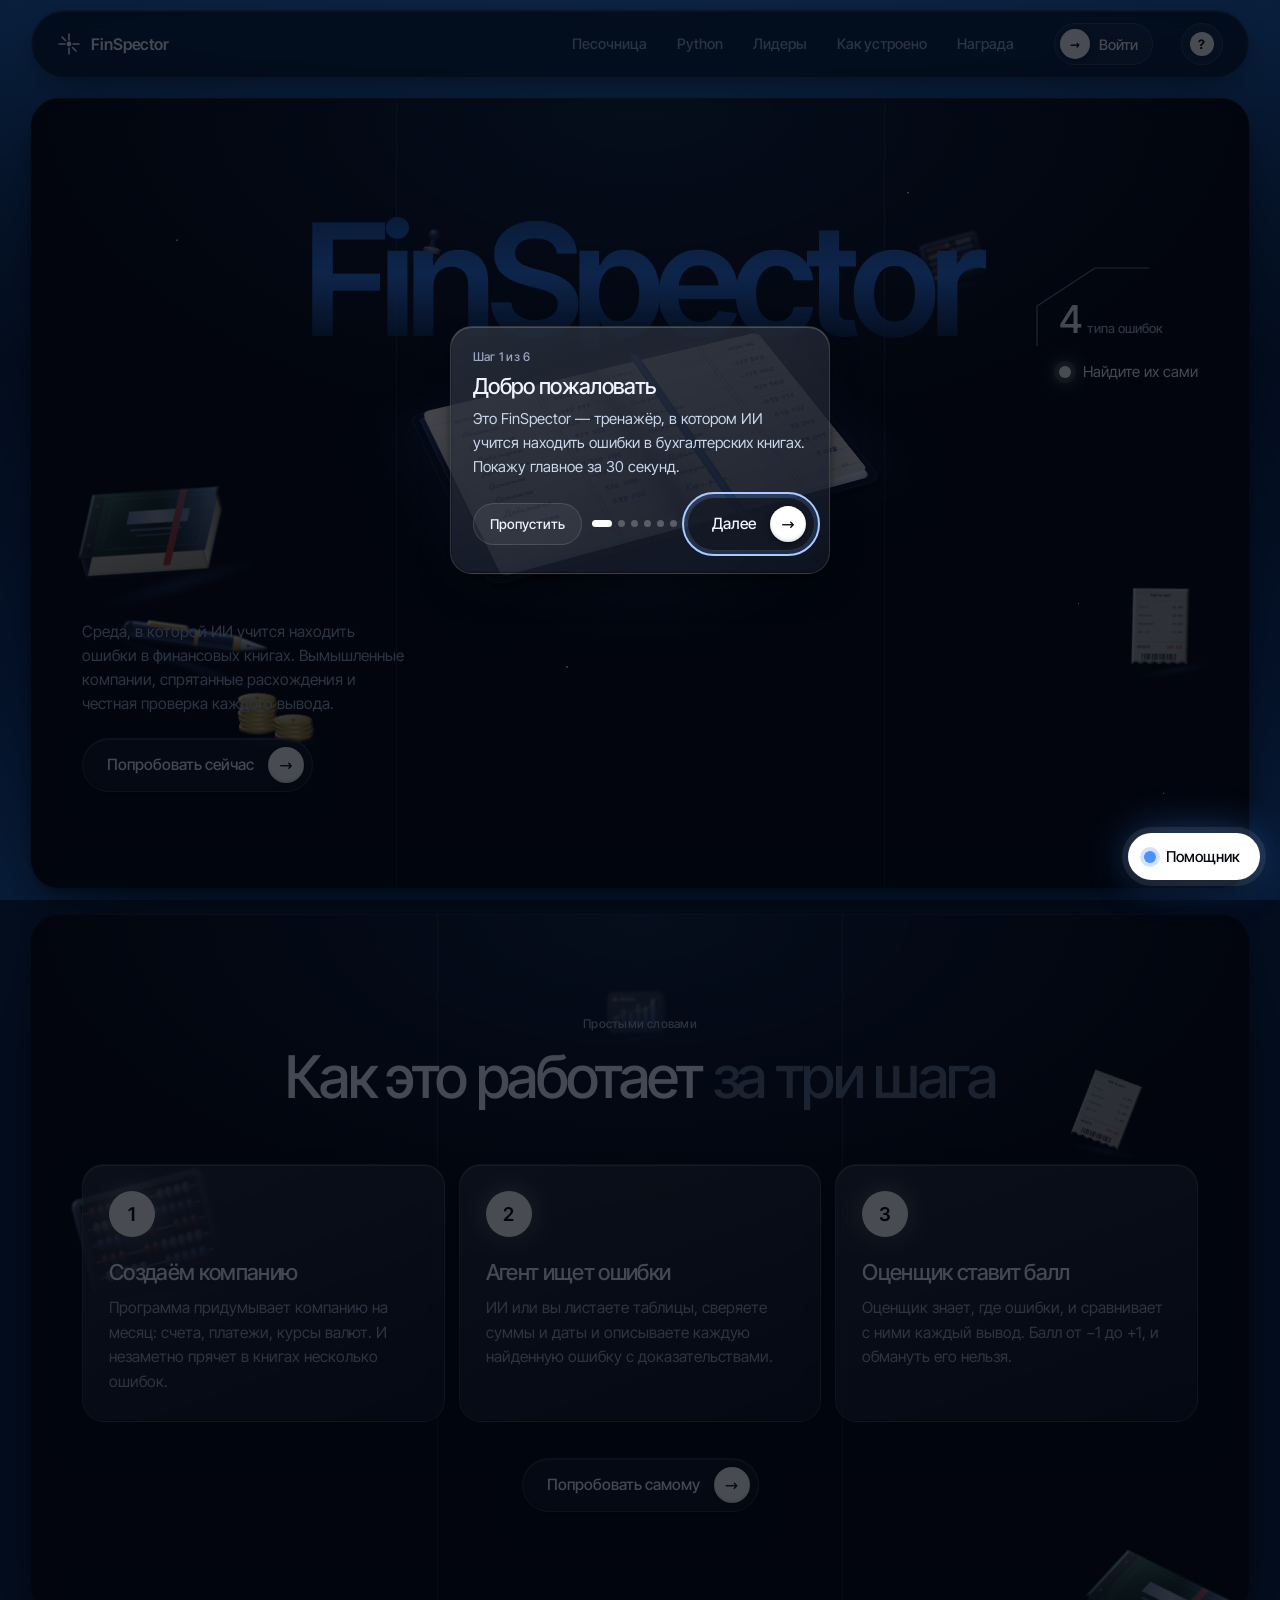
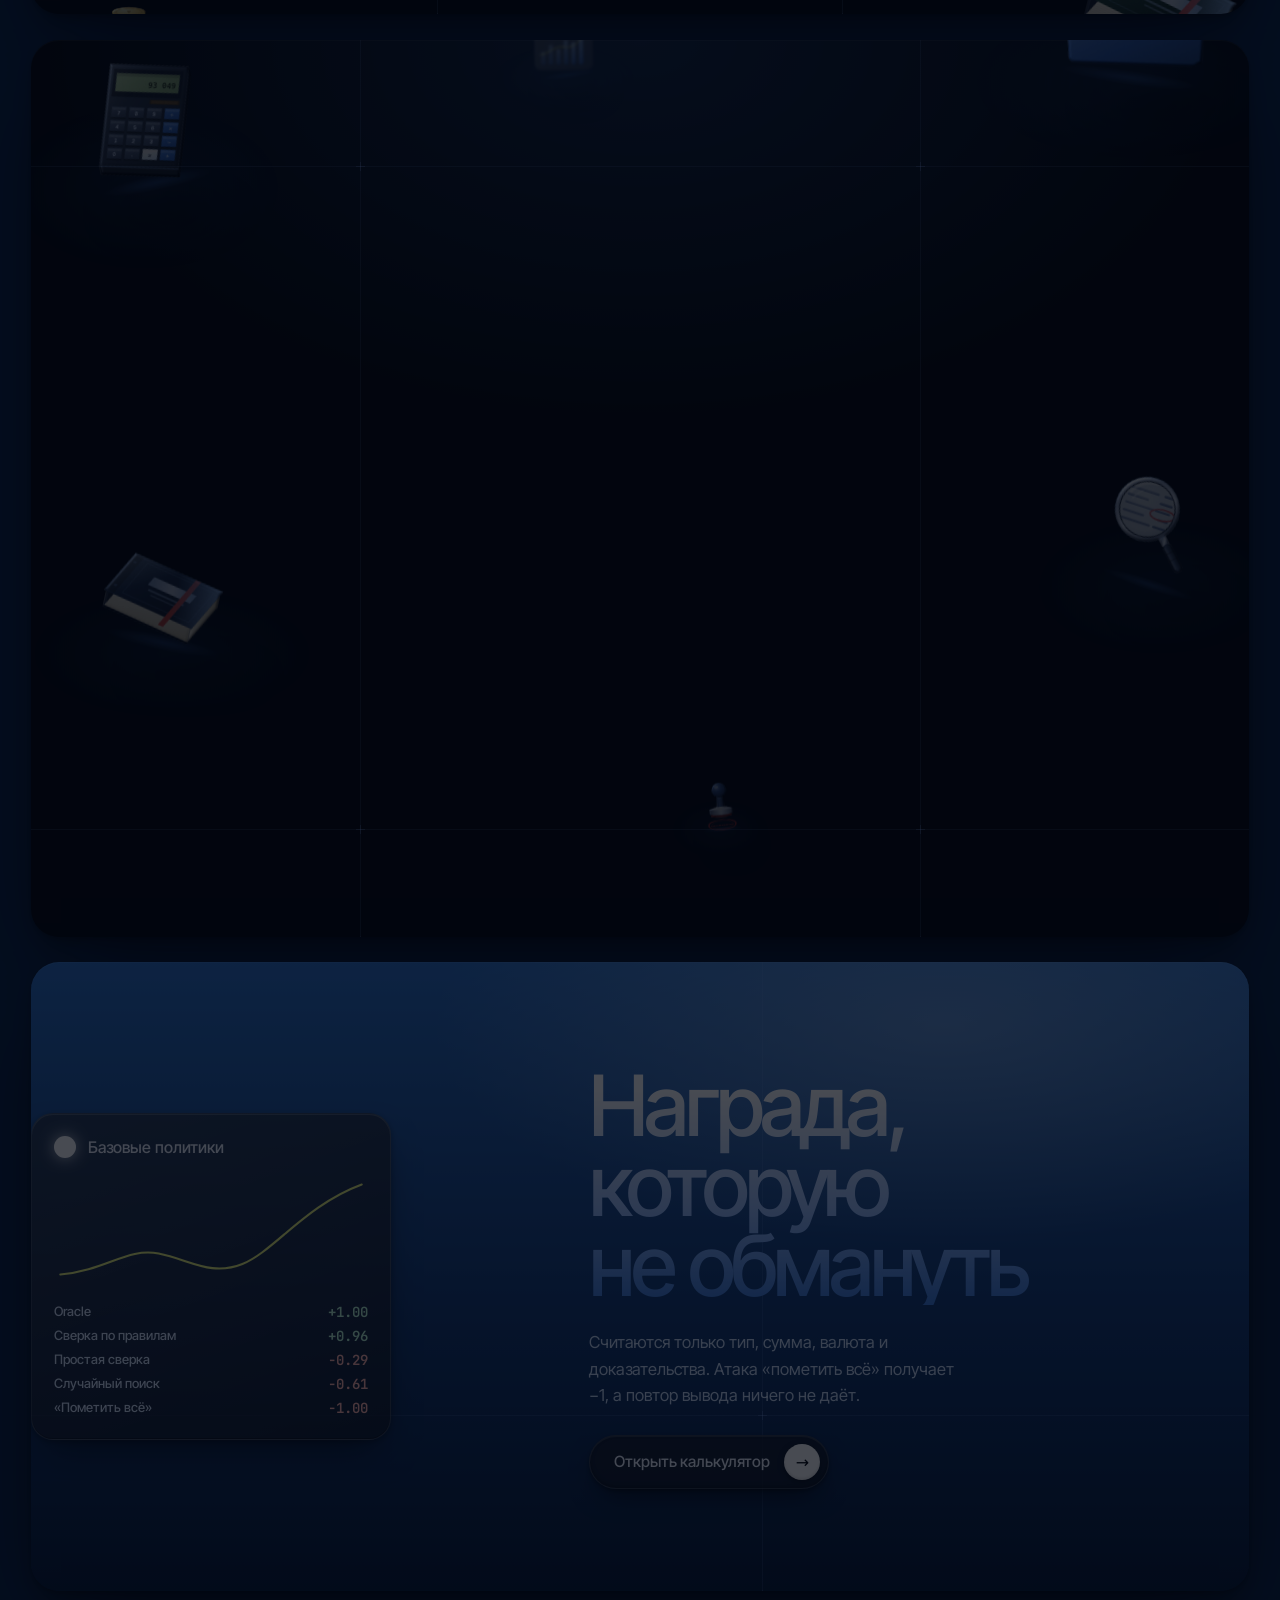
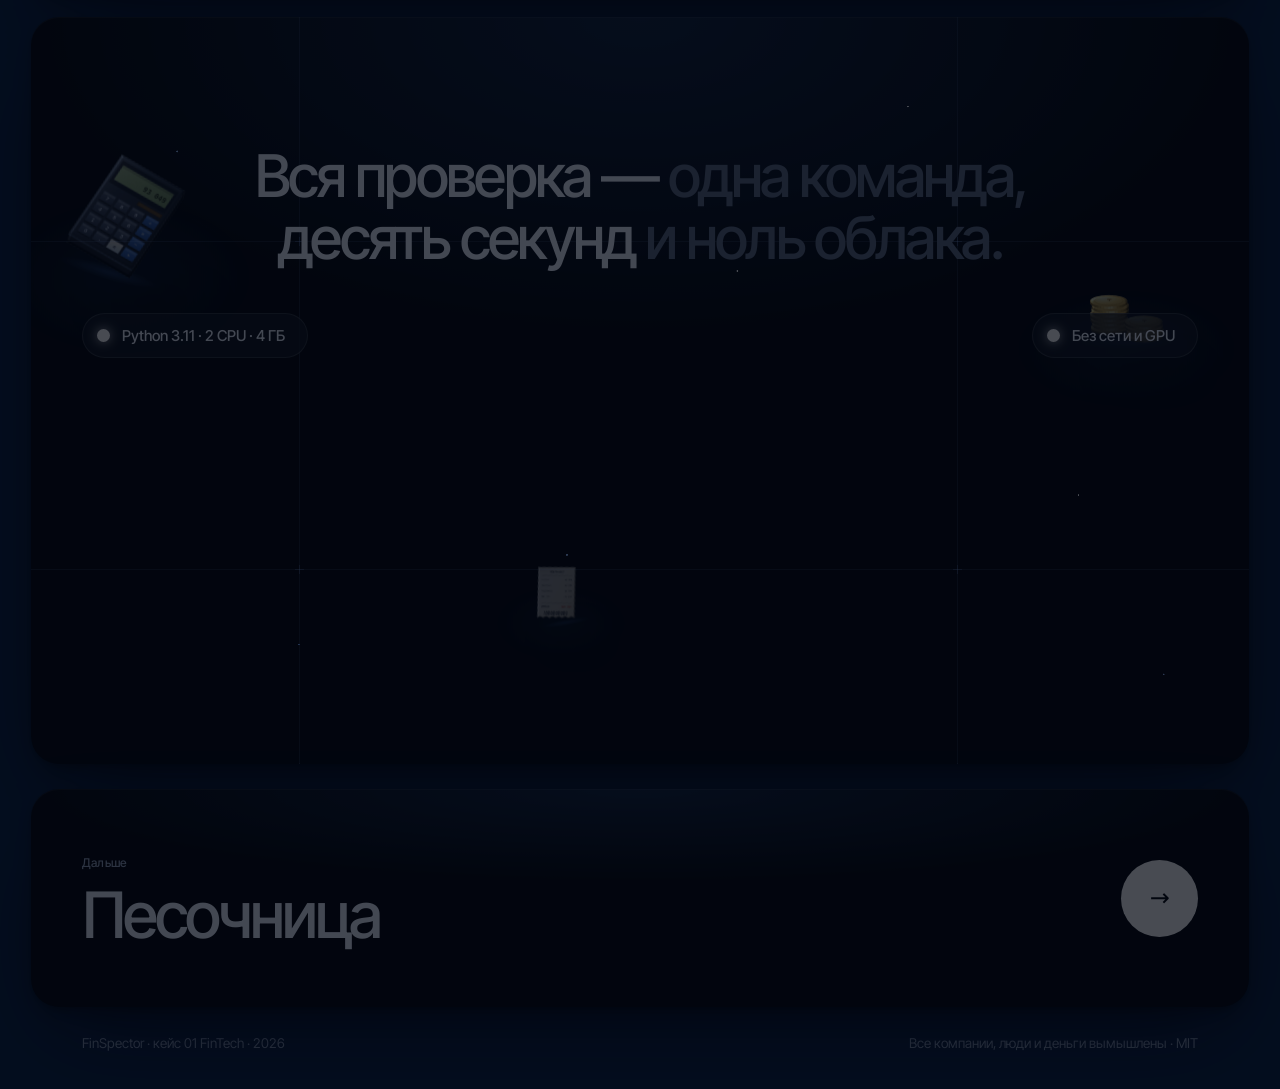
==== commit 51a3e7ac: "Merge remote Python lab updates Co-authored-by: Copilot <223556219+Copilot@users.noreply.github.com>" ====
--- a/site/index.html
+++ b/site/index.html
@@ -112,7 +112,7 @@
     <p class="statement" data-r>Вся проверка — <span class="d">одна команда,</span> десять секунд <span class="d">и ноль облака.</span></p>
     <div class="pills" data-r style="--d:1"><span class="chip-dot">Python 3.11 · 2 CPU · 4 ГБ</span><span class="chip-dot">Без сети и GPU</span></div>
     <div class="cta" data-r style="--d:2"><span class="cmd">python -m auditenv check<button id="copycmd">Скопировать</button></span></div>
-    <p class="center-sub" data-r style="--d:3">27 тестов, 20 эпизодов, четыре базовые политики и разбор сбоев в одном отчёте.</p>
+    <p class="center-sub" data-r style="--d:3">36 тестов, 20 эпизодов, пять базовых политик и разбор сбоев в одном отчёте.</p>
     <div class="cta" data-r style="--d:4"><a class="btn" href="python.html">Код на Python <span class="arr">→</span></a></div>
   </div>
 </section>
@@ -138,8 +138,8 @@
   [["bpL","Журнал"],["bpR","Сверка"],["bf0","Счета"],["bb0","Платежи"],["bf1","Курсы"],["bb1","Итоги"]].forEach(([id, t], i) => {
     const el = document.getElementById(id); if (el) el.innerHTML = page(i * 7 + 3, t, 41 + i); });
   $("#bpR").insertAdjacentHTML("beforeend", `<svg class="pen" style="top:47%" viewBox="0 0 200 50" preserveAspectRatio="none"><path d="M10 28C6 10 70 4 120 6c52 2 76 10 72 22-4 14-74 18-120 15C30 41 6 34 12 22c4-8 22-12 40-13"/></svg>`);
-  const B = D.baselines, names = {oracle: "Oracle", simple_reconciler: "Простая сверка", random_explorer: "Случайный поиск", flag_all: "«Пометить всё»"};
-  $("#perf-rows").innerHTML = ["oracle", "simple_reconciler", "random_explorer", "flag_all"].map(k =>
+  const B = D.baselines, names = {oracle: "Oracle", simple_reconciler: "Простая сверка", evidence_reconciler: "Сверка по правилам", random_explorer: "Случайный поиск", flag_all: "«Пометить всё»"};
+  $("#perf-rows").innerHTML = ["oracle", "evidence_reconciler", "simple_reconciler", "random_explorer", "flag_all"].map(k =>
     `<div class="r"><span>${names[k]}</span><b class="${B[k].reward < 0 ? "neg" : "pos"}">${(B[k].reward > 0 ? "+" : "") + B[k].reward.toFixed(2)}</b></div>`).join("");
   onView($("#perf"), () => $("#perf").classList.add("seen"), .3);
   fetch(window.FA_API + "/api/stats").then(r => r.json()).then(s => { if (!s.runs) return; const el = $("#live-stats");
--- a/site/assets/style.css
+++ b/site/assets/style.css
@@ -20,6 +20,11 @@
   --ease:cubic-bezier(.2,.8,.2,1); --snap:cubic-bezier(.7,0,.2,1);
 }
 *{box-sizing:border-box;margin:0;padding:0}
+:root{color-scheme:dark;scrollbar-color:rgba(169,203,255,.42) #070C16;scrollbar-width:thin}
+::-webkit-scrollbar{width:10px;height:10px}
+::-webkit-scrollbar-track{background:#070C16;border-radius:999px}
+::-webkit-scrollbar-thumb{background:rgba(169,203,255,.42);border:2px solid #070C16;border-radius:999px}
+::-webkit-scrollbar-thumb:hover{background:rgba(74,144,255,.68)}
 html{scroll-behavior:smooth;scroll-padding-top:calc(var(--head) + 20px)}
 body{font:16px/1.6 var(--sans);color:var(--text);-webkit-font-smoothing:antialiased;min-height:100vh;
   background:radial-gradient(120% 70% at 50% -10%,#2B76D2 0%,transparent 55%),linear-gradient(180deg,var(--frame-b),var(--frame-a) 40%,#0E3570 75%,var(--frame-b));
@@ -37,6 +42,8 @@
 .skip{position:absolute;left:12px;top:-60px;z-index:100;background:#fff;color:#000;padding:10px 14px;border-radius:999px;font:600 13px var(--sans)}
 .skip:focus{top:12px}
 :focus-visible{outline:2px solid var(--blue-2);outline-offset:3px;border-radius:8px}
+button:focus-visible,.btn:focus-visible,.chip:focus-visible{outline-color:var(--blue-2);box-shadow:0 0 0 4px rgba(74,144,255,.2)}
+button:disabled{opacity:.45;cursor:not-allowed;filter:saturate(.6);transform:none;box-shadow:none}
 
 /* ---------- рама и панели ---------- */
 main{display:flex;flex-direction:column;gap:clamp(14px,2vw,26px);padding:clamp(10px,1.6vw,22px) clamp(10px,2.4vw,40px) 0}
@@ -82,8 +89,8 @@
   padding:8px 8px 8px 24px;min-height:52px;border-radius:999px;background:rgba(20,26,38,.75);border:1px solid var(--glass-b);
   box-shadow:inset 0 1px 0 rgba(255,255,255,.08),0 10px 30px -12px rgba(0,0,0,.7);transition:background .25s,border-color .25s,transform .25s var(--ease)}
 .btn .arr{width:36px;height:36px;border-radius:50%;background:#fff;color:#05080F;display:grid;place-items:center;font-size:16px;transition:transform .3s var(--ease)}
-.btn:hover{background:rgba(40,60,96,.85);border-color:rgba(169,203,255,.4);transform:translateY(-1px)}
-.btn:hover .arr{transform:translateX(3px)}
+.btn:hover:not(:disabled){background:rgba(40,60,96,.85);border-color:rgba(169,203,255,.4);transform:translateY(-1px)}
+.btn:hover:not(:disabled) .arr{transform:translateX(3px)}
 .btn.ghost{padding:8px 24px 8px 10px}
 .btn.ghost .dot{width:14px;height:14px;border-radius:50%;background:#fff;margin-left:6px;box-shadow:0 0 14px rgba(255,255,255,.7)}
 .btn.plain{padding:8px 24px}
@@ -267,8 +274,8 @@
 .ex-main{min-width:0;border-right:1px solid var(--glass-b)}
 .ex-bar{display:flex;align-items:center;gap:6px;padding:12px;border-bottom:1px solid var(--glass-b);flex-wrap:wrap}
 .tab{font:500 14.5px var(--sans);padding:11px 18px;border-radius:999px;border:1px solid transparent;background:none;cursor:pointer;color:var(--muted);transition:.2s}
-.tab:hover{color:var(--text);background:var(--glass)}
-.tab[aria-pressed=true]{background:#fff;color:#05080F}
+.tab:hover:not(:disabled){color:var(--text);background:rgba(74,144,255,.12)}
+.tab[aria-pressed=true]{background:rgba(74,144,255,.18);color:#EAF2FF;border-color:rgba(74,144,255,.55);box-shadow:inset 0 1px 0 rgba(255,255,255,.08),0 0 18px rgba(74,144,255,.12)}
 .switch{margin-left:auto;display:flex;align-items:center;gap:12px;padding:6px 10px;font:500 14.5px var(--sans);cursor:pointer;user-select:none}
 .switch input{appearance:none;width:44px;height:24px;border-radius:20px;position:relative;cursor:pointer;background:rgba(255,255,255,.12);border:1px solid var(--glass-b);transition:.25s}
 .switch input::after{content:"";position:absolute;width:16px;height:16px;border-radius:50%;background:#fff;top:3px;left:4px;transition:.25s var(--ease)}
@@ -347,7 +354,7 @@
 .scale span{position:absolute;top:12px;font:11px var(--mono);color:var(--dim)}
 .presets{display:flex;flex-wrap:wrap;gap:8px;margin-top:18px}
 .chip{font:500 13.5px var(--sans);color:var(--text);padding:11px 16px;min-height:42px;border-radius:999px;background:var(--glass);border:1px solid var(--glass-b);cursor:pointer;transition:.2s}
-.chip:hover{background:#fff;color:#05080F}
+.chip:hover:not(:disabled){background:rgba(74,144,255,.16);border-color:rgba(74,144,255,.5);color:#fff}
 @media(max-width:900px){.reward{grid-template-columns:1fr}.calc{position:static}}
 
 /* политики */
@@ -404,7 +411,7 @@
 .fld input:focus,.fld select:focus{border-color:var(--blue);box-shadow:inset 0 2px 6px rgba(0,0,0,.45),0 0 0 4px rgba(74,144,255,.18)}
 .fld select option{background:#0A111E}
 .fld input.flash{border-color:var(--ok);box-shadow:0 0 0 4px rgba(91,227,164,.2)}
-.pl-bar .btn[disabled]{opacity:.45;pointer-events:none}
+.pl-bar .btn[disabled]{opacity:.45}
 .pl-status{flex:1 1 260px;display:flex;align-items:center;gap:10px;font-size:14.5px;color:var(--muted);min-height:46px}
 .spin{width:16px;height:16px;border-radius:50%;border:2px solid rgba(255,255,255,.2);border-top-color:#fff;animation:spin .8s linear infinite;flex:none}
 @keyframes spin{to{transform:rotate(360deg)}}
@@ -419,7 +426,7 @@
 .pl-hint{padding:10px 16px;font-size:13px;color:var(--dim);border-bottom:1px solid var(--glass-b)}
 .pl-books .tbl-wrap{max-height:520px}
 .pl-pager{display:flex;align-items:center;gap:14px;padding:12px 16px;border-top:1px solid var(--glass-b)}
-.chip[disabled]{opacity:.4;pointer-events:none}
+.chip[disabled]{opacity:.4}
 .idc{font:inherit;color:var(--blue-2);background:none;border:0;border-bottom:1px dashed rgba(169,203,255,.4);cursor:pointer;padding:0}
 .idc:hover{color:#fff;border-bottom-color:#fff}
 .idc.picked{color:var(--ok);border-bottom-color:var(--ok)}
@@ -552,7 +559,8 @@
 /* ---------- сегменты ---------- */
 .seg{display:inline-flex;padding:4px;border-radius:999px;background:rgba(0,0,0,.35);border:1px solid var(--glass-b);box-shadow:inset 0 2px 6px rgba(0,0,0,.4)}
 .seg button{font:500 14.5px var(--sans);color:var(--muted);background:none;border:0;border-radius:999px;padding:10px 18px;cursor:pointer;transition:.25s var(--ease)}
-.seg button[aria-selected=true]{background:#fff;color:#05080F;box-shadow:0 2px 8px rgba(0,0,0,.4)}
+.seg button:hover:not(:disabled){background:rgba(74,144,255,.12);color:var(--text)}
+.seg button[aria-selected=true]{background:rgba(74,144,255,.18);color:#EAF2FF;box-shadow:inset 0 1px 0 rgba(255,255,255,.08),0 0 18px rgba(74,144,255,.12)}
 
 /* ---------- вход / регистрация ---------- */
 .auth-wrap{display:grid;grid-template-columns:1fr 440px;gap:clamp(24px,5vw,72px);align-items:center;padding:clamp(20px,4vw,48px) 0}
@@ -707,7 +715,8 @@
 .pl-form .btn.plain,.pl-list .btn,.side-panel .btn{justify-content:center}
 @media(max-width:1200px){.pl-company{grid-template-columns:repeat(3,1fr)}}
 @media(max-width:1100px){.pl-grid{grid-template-columns:1fr}.side-panel{max-height:none}}
-@media(max-width:700px){.pl-steps{grid-template-columns:1fr 1fr}.pl-company{grid-template-columns:1fr 1fr}.search input{width:100%}.ex-bar{gap:8px}}
+@media(max-width:700px){.pl-steps{grid-template-columns:1fr 1fr}.pl-steps li{min-width:0;align-items:flex-start;gap:7px;padding:10px 9px;font-size:12.5px;line-height:1.3}.pl-steps li span{width:23px;height:23px;flex:none}.pl-company{grid-template-columns:1fr 1fr}.search input{width:100%}.ex-bar{gap:8px}.pl-books .tbl-wrap{-webkit-overflow-scrolling:touch;overscroll-behavior-x:contain;max-height:min(520px,56vh)}}
+@media(max-width:560px){.pl-pager{display:grid;grid-template-columns:1fr 1fr;gap:8px;padding:10px 12px}.pl-pager .sp1{display:none}.pl-pager #pl-count{grid-column:1/-1}.pl-pager .chip{min-width:0;white-space:normal;padding:8px 10px;font-size:12px;line-height:1.25}}
 
 .pl-side{position:sticky;top:calc(var(--head) + 24px);max-height:calc(100vh - var(--head) - 40px);overflow:auto;padding-right:2px}
 .side-panel{max-height:none}
@@ -718,6 +727,7 @@
 @media(max-width:1100px){.pl-side{position:static;max-height:none;overflow:visible}}
 .pl-form .two{display:grid;grid-template-columns:minmax(0,1fr) 108px;gap:10px}
 .pl-form .two .fld,.pl-form .two input,.pl-form .two select{min-width:0;width:100%}
+@media(max-width:360px){:root{--head:60px}header.top .bar{gap:6px;padding:0 10px}.brand{gap:6px;font-size:14px}.brand svg{width:20px;height:20px}.acct{width:36px;min-width:36px;min-height:36px;padding:2px}.guide-btn{width:36px;min-width:36px;height:36px;min-height:36px;padding:5px;margin-left:0}.burger{min-height:38px;padding:8px 11px;margin-left:0;font-size:13px}}
 
 /* ===== Python-лаборатория ===== */
 .lab-ex{display:grid;grid-template-columns:repeat(5,minmax(0,1fr));gap:10px;margin-bottom:16px}
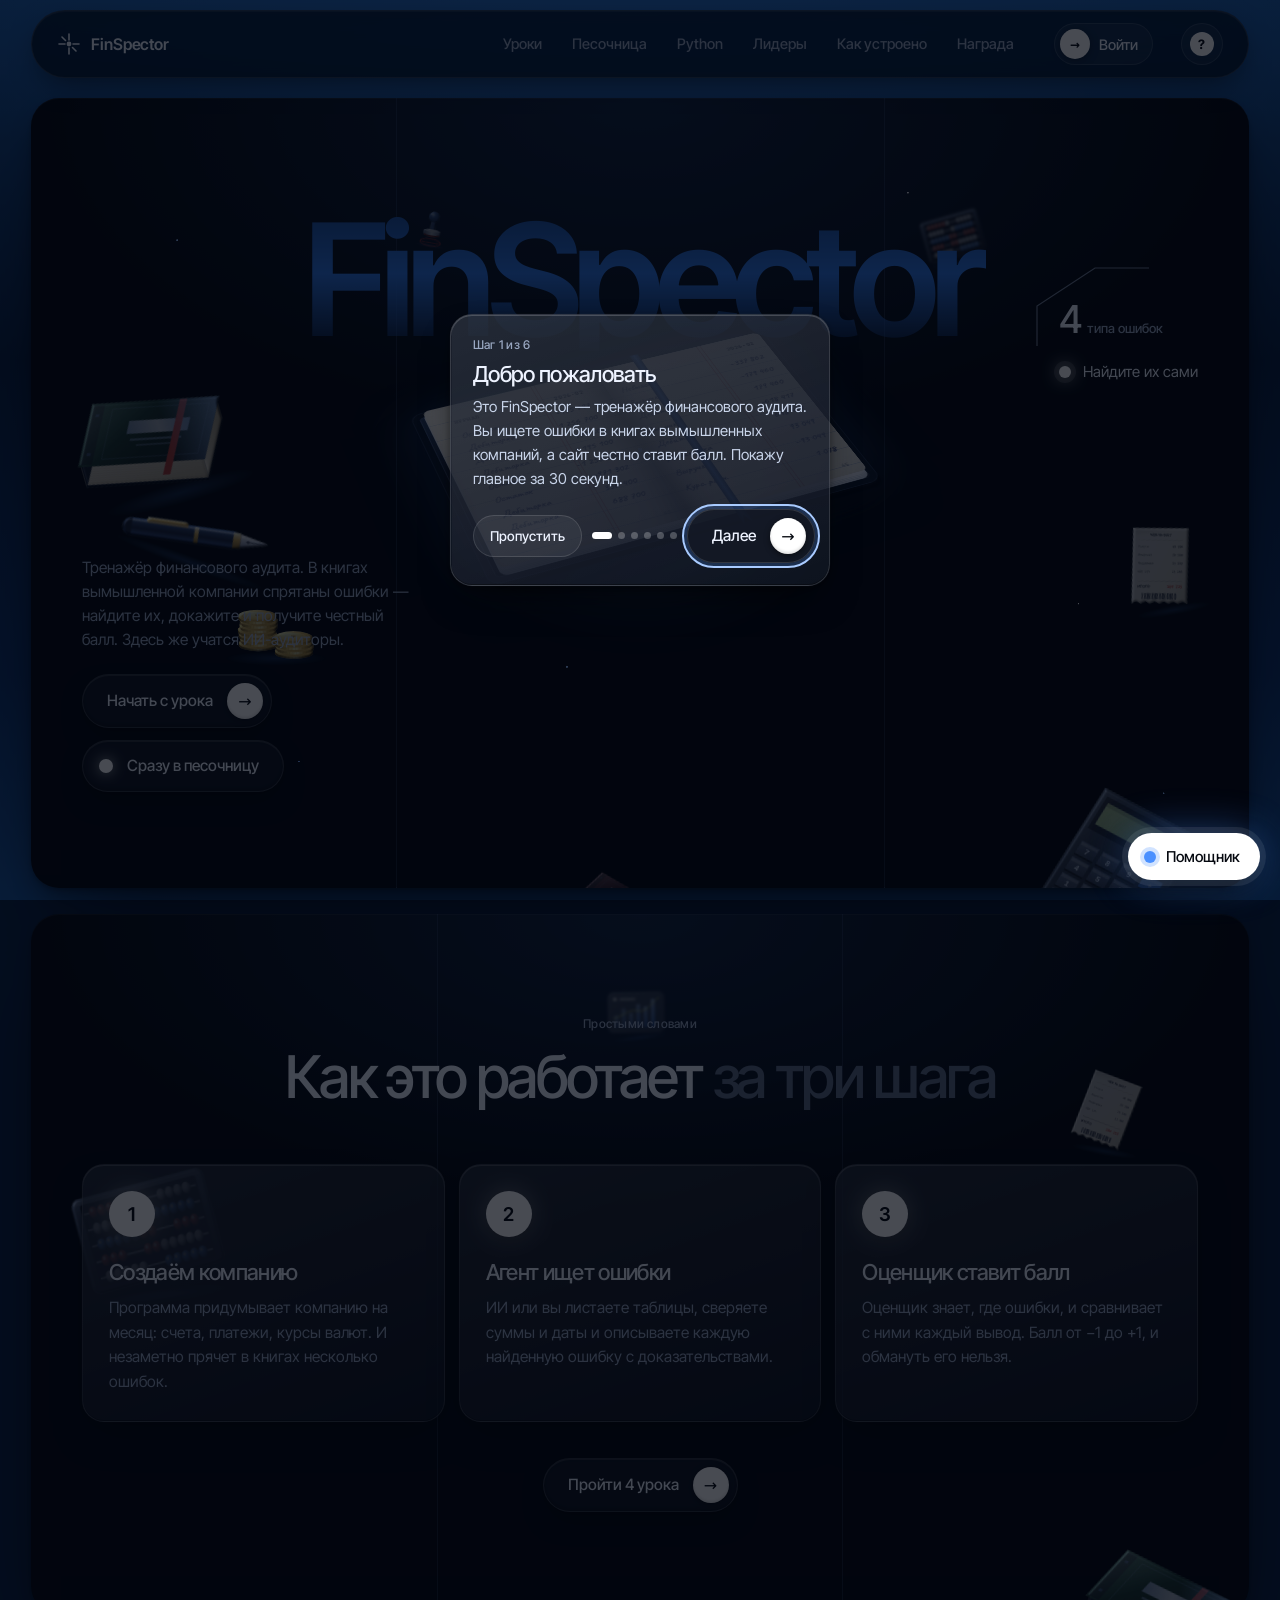
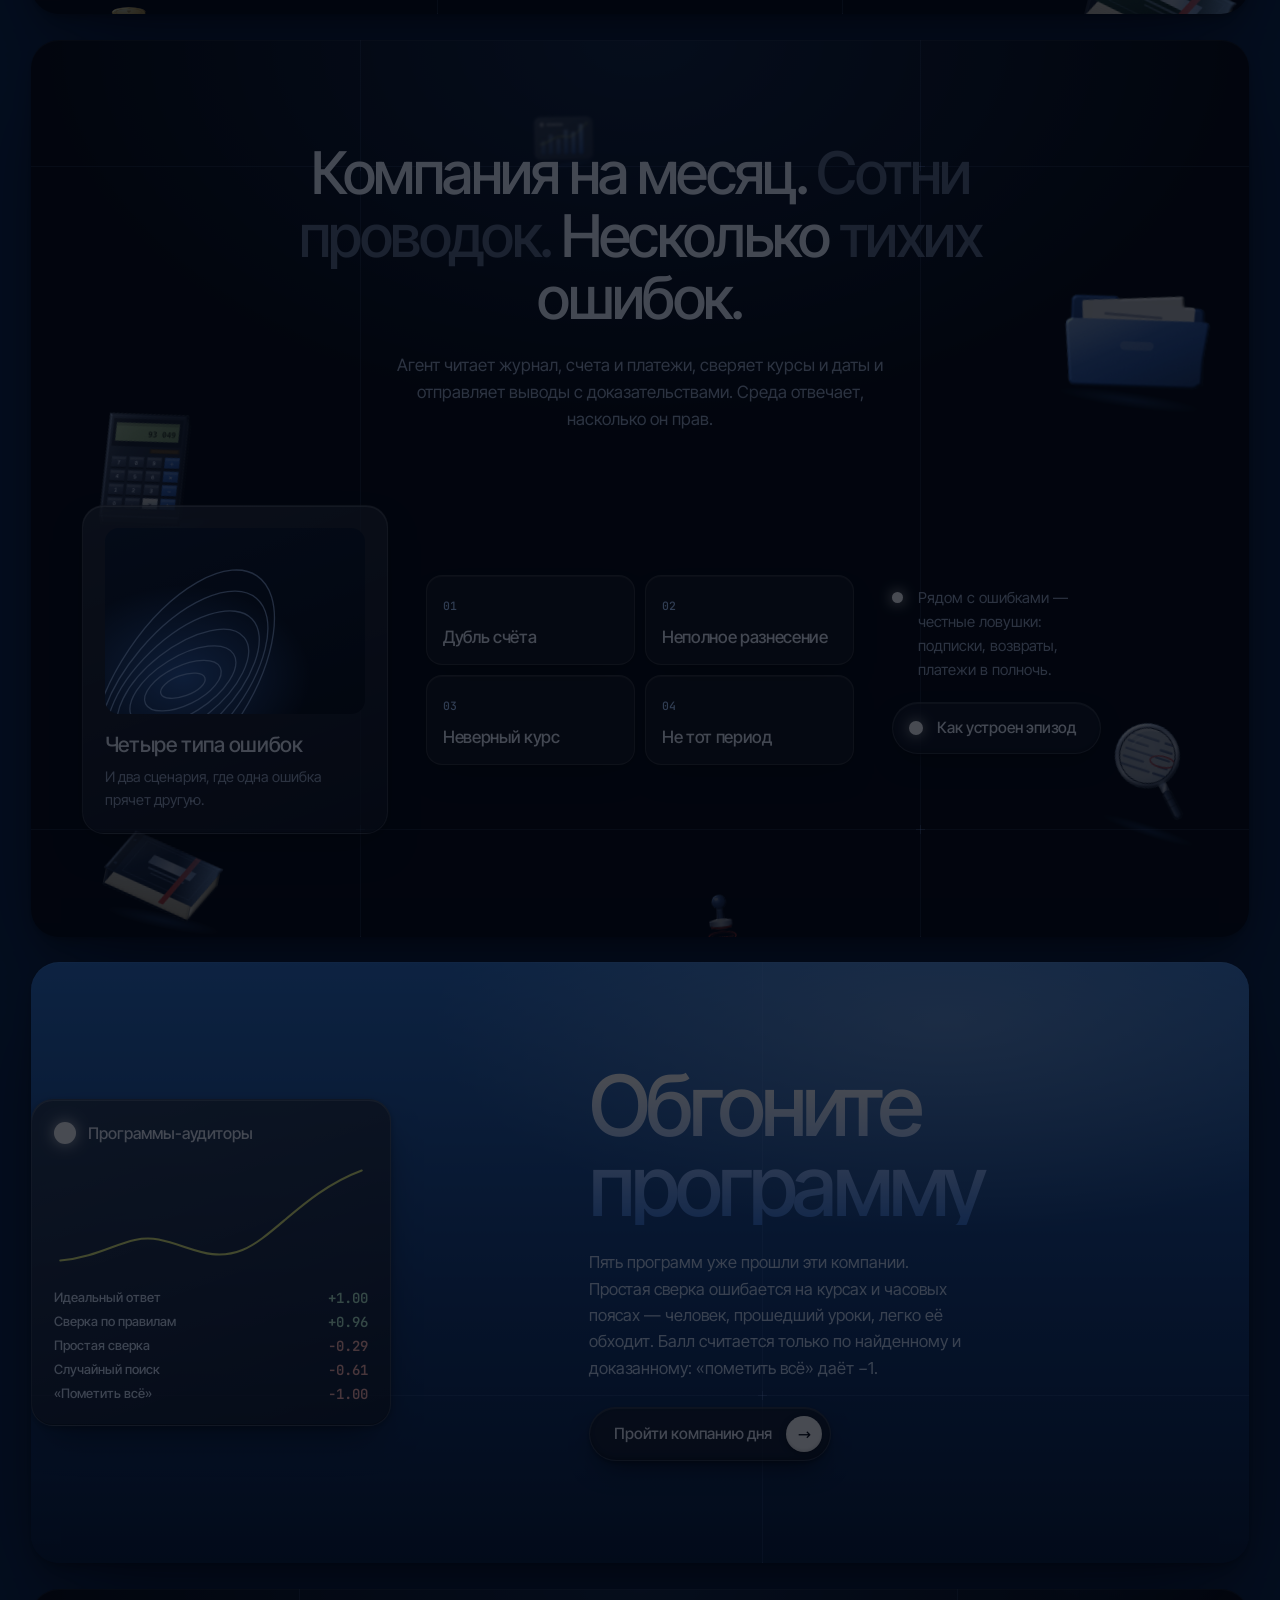
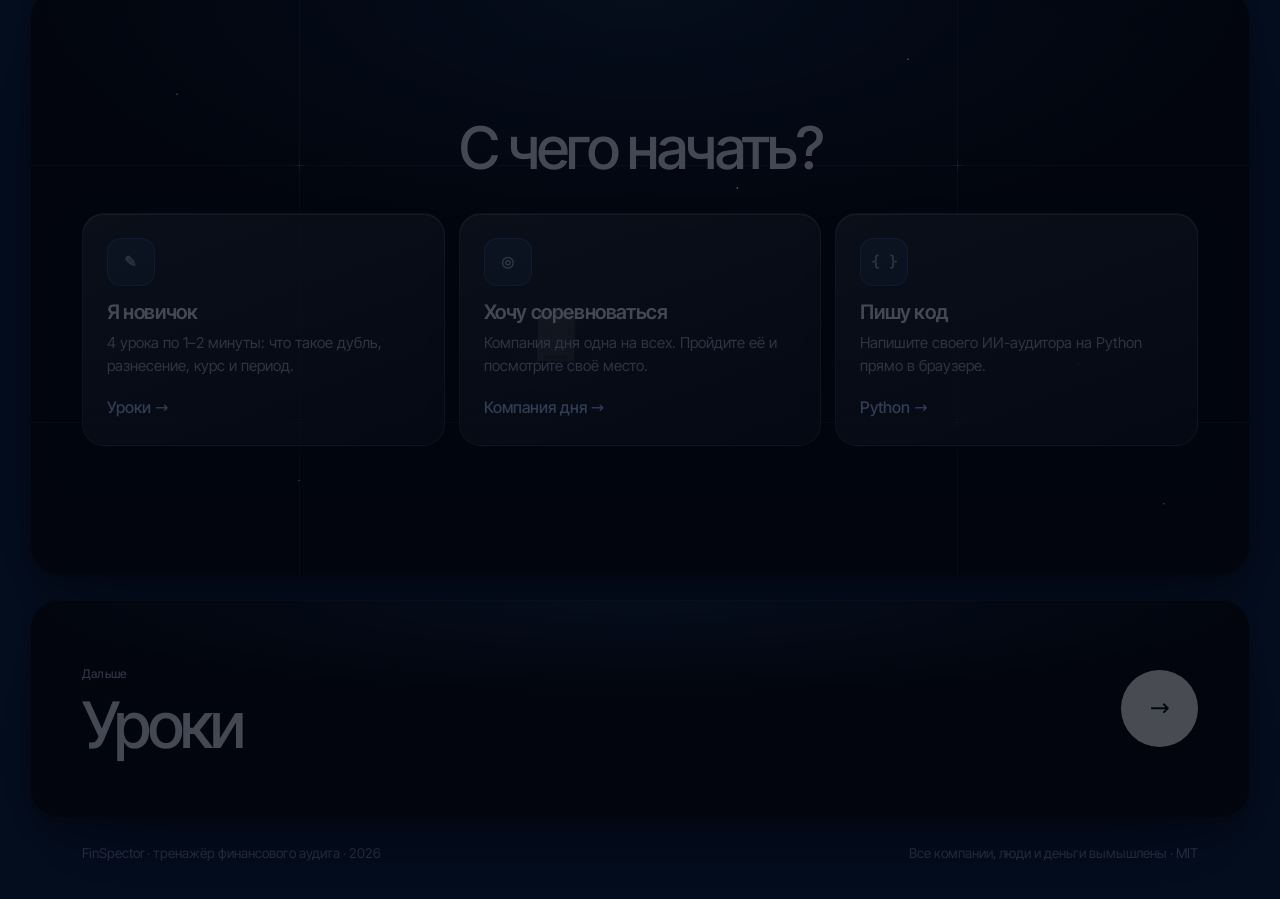
==== commit 4ae86172: "Сайт для пользователей: уроки по четырём ошибкам, подсказки в песочнице, понятные тексты без жаргона" ====
--- a/site/index.html
+++ b/site/index.html
@@ -20,7 +20,7 @@
 <header class="top"><div class="bar">
   <a class="brand" href="index.html"><svg viewBox="0 0 24 24" fill="none" stroke="currentColor" stroke-width="1.6" stroke-linecap="round" aria-hidden="true"><path d="M12 2v6M12 16v6M2 12h6M16 12h6M5 5l3.5 3.5M15.5 15.5 19 19"/><circle cx="12" cy="12" r="1.6" fill="currentColor"/></svg>FinSpector</a>
   <button class="burger" aria-expanded="false" aria-controls="menu">Меню</button>
-  <nav class="menu" id="menu" aria-label="Разделы сайта"><a href="play.html">Песочница</a><a href="python.html">Python</a><a href="leaders.html">Лидеры</a><a href="episode.html">Как устроено</a><a href="reward.html">Награда</a></nav>
+  <nav class="menu" id="menu" aria-label="Разделы сайта"><a href="lessons.html">Уроки</a><a href="play.html">Песочница</a><a href="python.html">Python</a><a href="leaders.html">Лидеры</a><a href="episode.html">Как устроено</a><a href="reward.html">Награда</a></nav>
 </div></header>
 <main id="main">
 <section class="panel hero" data-float="hero">
@@ -30,8 +30,8 @@
     <div class="hero-stage">
       <div class="hero-left" data-r style="--d:6">
         <h1 class="sr">FinSpector — среда для обучения ИИ-аудиторов</h1>
-        <p>Среда, в которой ИИ учится находить ошибки в финансовых книгах. Вымышленные компании, спрятанные расхождения и честная проверка каждого вывода.</p>
-        <a class="btn" href="play.html">Попробовать сейчас <span class="arr">→</span></a>
+        <p>Тренажёр финансового аудита. В книгах вымышленной компании спрятаны ошибки — найдите их, докажите и получите честный балл. Здесь же учатся ИИ-аудиторы.</p>
+        <div class="hero-cta"><a class="btn" href="lessons.html">Начать с урока <span class="arr">→</span></a><a class="btn ghost" href="play.html"><span class="dot"></span>Сразу в песочницу</a></div>
       </div>
       <div class="book-stage" aria-hidden="true"><div class="book-glow"></div><div class="book-float"><div class="book3">
       <div class="cover"></div><div class="block l"></div><div class="block r"></div>
@@ -61,7 +61,7 @@
       <div class="sstep glass" data-r style="--d:1"><span class="sn">2</span><h3>Агент ищет ошибки</h3><p>ИИ или вы листаете таблицы, сверяете суммы и даты и описываете каждую найденную ошибку с доказательствами.</p></div>
       <div class="sstep glass" data-r style="--d:2"><span class="sn">3</span><h3>Оценщик ставит балл</h3><p>Оценщик знает, где ошибки, и сравнивает с ними каждый вывод. Балл от −1 до +1, и обмануть его нельзя.</p></div>
     </div>
-    <div class="cta" data-r style="--d:3"><a class="btn" href="play.html">Попробовать самому <span class="arr">→</span></a></div>
+    <div class="cta" data-r style="--d:3"><a class="btn" href="lessons.html">Пройти 4 урока <span class="arr">→</span></a></div>
     <p class="center-sub live" id="live-stats" hidden></p>
   </div>
 </section>
@@ -94,14 +94,14 @@
   <div class="grid-lines" aria-hidden="true"><i class="v" style="left:60%"></i><i class="h" style="top:72%"></i><b style="left:60%;top:72%"></b></div>
   <div class="wrap blue-hero">
     <div class="glass perf" id="perf" data-r>
-      <div class="t">Базовые политики</div>
+      <div class="t">Программы-аудиторы</div>
       <svg viewBox="0 0 300 110" aria-hidden="true"><path class="l" d="M6 96 C 50 92, 70 70, 100 76 S 150 98, 180 86 S 240 30, 294 10"/></svg>
       <div class="rows" id="perf-rows"></div>
     </div>
     <div>
-      <h2 class="grad" data-r>Награда,<br>которую<br>не обмануть</h2>
-      <p data-r style="--d:1">Считаются только тип, сумма, валюта и доказательства. Атака «пометить всё» получает −1, а повтор вывода ничего не даёт.</p>
-      <a class="btn" href="reward.html" data-r style="--d:2">Открыть калькулятор <span class="arr">→</span></a>
+      <h2 class="grad" data-r>Обгоните<br>программу</h2>
+      <p data-r style="--d:1">Пять программ уже прошли эти компании. Простая сверка ошибается на курсах и часовых поясах — человек, прошедший уроки, легко её обходит. Балл считается только по найденному и доказанному: «пометить всё» даёт −1.</p>
+      <a class="btn" href="play.html?daily=1" data-r style="--d:2">Пройти компанию дня <span class="arr">→</span></a>
     </div>
   </div>
 </section>
@@ -109,16 +109,17 @@
 <section class="panel final" data-float="c">
   <div class="stars"></div><div class="grid-lines" aria-hidden="true"><i class="v" style="left:22%"></i><i class="v" style="left:76%"></i><i class="h" style="top:30%"></i><i class="h" style="top:74%"></i><b style="left:22%;top:30%"></b><b style="left:76%;top:30%"></b><b style="left:22%;top:74%"></b><b style="left:76%;top:74%"></b></div>
   <div class="wrap">
-    <p class="statement" data-r>Вся проверка — <span class="d">одна команда,</span> десять секунд <span class="d">и ноль облака.</span></p>
-    <div class="pills" data-r style="--d:1"><span class="chip-dot">Python 3.11 · 2 CPU · 4 ГБ</span><span class="chip-dot">Без сети и GPU</span></div>
-    <div class="cta" data-r style="--d:2"><span class="cmd">python -m auditenv check<button id="copycmd">Скопировать</button></span></div>
-    <p class="center-sub" data-r style="--d:3">36 тестов, 20 эпизодов, пять базовых политик и разбор сбоев в одном отчёте.</p>
-    <div class="cta" data-r style="--d:4"><a class="btn" href="python.html">Код на Python <span class="arr">→</span></a></div>
+    <p class="statement" data-r>С чего начать?</p>
+    <div class="paths">
+      <a class="glass path" href="lessons.html" data-r style="--d:1"><span class="path-ico" aria-hidden="true">✎</span><b>Я новичок</b><span>4 урока по 1–2 минуты: что такое дубль, разнесение, курс и период.</span><i>Уроки →</i></a>
+      <a class="glass path" href="play.html?daily=1" data-r style="--d:2"><span class="path-ico" aria-hidden="true">◎</span><b>Хочу соревноваться</b><span>Компания дня одна на всех. Пройдите её и посмотрите своё место.</span><i>Компания дня →</i></a>
+      <a class="glass path" href="python.html" data-r style="--d:3"><span class="path-ico" aria-hidden="true">{ }</span><b>Пишу код</b><span>Напишите своего ИИ-аудитора на Python прямо в браузере.</span><i>Python →</i></a>
+    </div>
   </div>
 </section>
-<section class="panel"><div class="wrap"><a class="next" href="play.html"><div><span class="label">Дальше</span><div class="t">Песочница</div></div><span class="go">→</span></a></div></section>
+<section class="panel"><div class="wrap"><a class="next" href="lessons.html"><div><span class="label">Дальше</span><div class="t">Уроки</div></div><span class="go">→</span></a></div></section>
 </main>
-<footer class="bottom"><div class="wrap"><span>FinSpector · кейс 01 FinTech · 2026</span><span>Все компании, люди и деньги вымышлены · MIT</span></div></footer>
+<footer class="bottom"><div class="wrap"><span>FinSpector · тренажёр финансового аудита · 2026</span><span>Все компании, люди и деньги вымышлены · MIT</span></div></footer>
 <button class="totop" aria-label="Наверх">↑</button>
 <script src="assets/config.js"></script>
 <script src="assets/data.js"></script>
@@ -138,15 +139,12 @@
   [["bpL","Журнал"],["bpR","Сверка"],["bf0","Счета"],["bb0","Платежи"],["bf1","Курсы"],["bb1","Итоги"]].forEach(([id, t], i) => {
     const el = document.getElementById(id); if (el) el.innerHTML = page(i * 7 + 3, t, 41 + i); });
   $("#bpR").insertAdjacentHTML("beforeend", `<svg class="pen" style="top:47%" viewBox="0 0 200 50" preserveAspectRatio="none"><path d="M10 28C6 10 70 4 120 6c52 2 76 10 72 22-4 14-74 18-120 15C30 41 6 34 12 22c4-8 22-12 40-13"/></svg>`);
-  const B = D.baselines, names = {oracle: "Oracle", simple_reconciler: "Простая сверка", evidence_reconciler: "Сверка по правилам", random_explorer: "Случайный поиск", flag_all: "«Пометить всё»"};
+  const B = D.baselines, names = {oracle: "Идеальный ответ", simple_reconciler: "Простая сверка", evidence_reconciler: "Сверка по правилам", random_explorer: "Случайный поиск", flag_all: "«Пометить всё»"};
   $("#perf-rows").innerHTML = ["oracle", "evidence_reconciler", "simple_reconciler", "random_explorer", "flag_all"].map(k =>
     `<div class="r"><span>${names[k]}</span><b class="${B[k].reward < 0 ? "neg" : "pos"}">${(B[k].reward > 0 ? "+" : "") + B[k].reward.toFixed(2)}</b></div>`).join("");
   onView($("#perf"), () => $("#perf").classList.add("seen"), .3);
   fetch(window.FA_API + "/api/stats").then(r => r.json()).then(s => { if (!s.runs) return; const el = $("#live-stats");
     el.innerHTML = `Уже <b>${s.runs}</b> прохождений от <b>${s.players}</b> участников · лучший балл <b>${s.best_reward > 0 ? "+" : ""}${s.best_reward.toFixed(3)}</b>`; el.hidden = false; }).catch(() => {});
-  $("#copycmd").onclick = async () => { const b = $("#copycmd");
-    try { await navigator.clipboard.writeText("python -m auditenv check"); b.textContent = "Скопировано"; } catch (e) { b.textContent = "Выделите вручную"; }
-    setTimeout(() => b.textContent = "Скопировать", 2000); };
 })();
 </script>
 </body>
--- a/site/assets/style.css
+++ b/site/assets/style.css
@@ -771,3 +771,86 @@
 @media(max-width:640px){.api,.types{grid-template-columns:1fr}.lab-code pre{width:36px;padding-right:8px}.kbd{display:none}}
 .jury+.limits{margin-top:18px}
 .run{align-items:start}
+
+/* ===== Уроки ===== */
+.ls{display:grid;grid-template-columns:300px minmax(0,1fr);gap:18px;align-items:start}
+.ls-side{padding:18px;position:sticky;top:calc(var(--head) + 24px);display:flex;flex-direction:column;gap:10px}
+.ls-prog{display:flex;justify-content:space-between;align-items:baseline;font-size:14px;color:var(--muted)}.ls-prog b{color:var(--text);font-weight:600}
+.ls-nav{display:flex;flex-direction:column;gap:6px;margin-top:6px}
+.ls-item{display:flex;gap:12px;align-items:center;text-align:left;padding:12px;border-radius:14px;border:1px solid transparent;background:none;color:var(--text);cursor:pointer;text-decoration:none;transition:background .2s,border-color .2s}
+.ls-item:hover{background:rgba(74,144,255,.08)}
+.ls-item.on{background:rgba(74,144,255,.14);border-color:rgba(74,144,255,.45)}
+.ls-item b{display:block;font:600 14.5px/1.25 var(--sans)}.ls-item small{display:block;font-size:12.5px;color:var(--muted);line-height:1.35;margin-top:2px}
+.ls-dot{flex:none;width:30px;height:30px;border-radius:50%;display:grid;place-items:center;font:600 13px var(--sans);border:1px solid var(--glass-b);color:var(--muted)}
+.ls-item.on .ls-dot{background:#fff;color:#05080F;border-color:#fff}
+.ls-item.ok .ls-dot{background:var(--ok);color:#05080F;border-color:var(--ok)}
+.ls-item.final{margin-top:6px;border-top:1px solid var(--glass-b);border-radius:0 0 14px 14px;padding-top:16px}
+.ls-item.final.ready{background:linear-gradient(135deg,rgba(74,144,255,.28),rgba(74,144,255,.08));border-color:rgba(169,203,255,.5);border-radius:14px}
+.ls-item.final .ls-dot{color:#FFD38A}
+.ls-reset{align-self:flex-start;font:500 12.5px var(--sans);color:var(--dim);background:none;border:0;padding:6px 2px;cursor:pointer;text-decoration:underline;text-underline-offset:3px}
+.ls-reset:hover{color:var(--text)}
+.ls-main{padding:clamp(20px,3vw,36px);min-height:520px}
+.ls-head h2{font:600 clamp(26px,3vw,36px)/1.1 var(--sans);letter-spacing:-.03em;margin-top:6px;outline:none}
+.ls-k{font-size:13px;color:var(--muted)}
+.ls-pips{list-style:none;display:flex;gap:6px;margin:16px 0 22px}
+.ls-pips li{flex:1;font:500 12.5px var(--sans);color:var(--dim);padding-top:10px;border-top:3px solid rgba(255,255,255,.1)}
+.ls-pips li.on{color:#fff;border-color:var(--blue)}.ls-pips li.done{color:var(--muted);border-color:var(--ok)}
+.ls-teach{font-size:16.5px;line-height:1.6;color:#C9D6EE;max-width:68ch;margin-bottom:18px}
+.ls-q{font-size:16px;line-height:1.5;padding:14px 16px;border-radius:14px;background:rgba(74,144,255,.1);border:1px solid rgba(74,144,255,.3);margin-bottom:14px;max-width:72ch}
+.ls-tbl-wrap{overflow-x:auto;border-radius:14px;border:1px solid var(--glass-b);background:rgba(2,5,10,.6)}
+.ls-tbl{width:100%;border-collapse:collapse;font:14px/1.4 var(--sans)}
+.ls-tbl th{font:500 12.5px var(--sans);color:var(--muted);text-align:left;padding:11px 14px;border-bottom:1px solid var(--glass-b);white-space:nowrap}
+.ls-tbl td{padding:13px 14px;border-bottom:1px solid rgba(255,255,255,.05);white-space:nowrap}
+.ls-tbl td:first-child{font-family:var(--mono);font-size:13px;color:#CFE0FF}
+.ls-tbl .r{text-align:right;font-variant-numeric:tabular-nums}
+.ls-tbl tr:last-child td{border-bottom:0}
+.ls-tbl tr.hl td{background:rgba(255,211,138,.08)}
+.ls-tbl tr[data-row]{cursor:pointer;transition:background .15s}
+.ls-tbl tr[data-row]:hover td,.ls-tbl tr[data-row]:focus-visible td{background:rgba(74,144,255,.12)}
+.ls-tbl tr[data-row]:focus-visible{outline:2px solid var(--blue-2);outline-offset:-2px}
+.ls-tbl tr.right td{background:rgba(91,227,164,.16)!important}.ls-tbl tr.right td:first-child{box-shadow:inset 3px 0 0 var(--ok)}
+.ls-tbl tr.pair td{background:rgba(91,227,164,.07)}
+.ls-tbl tr.wrong td{background:rgba(255,120,110,.14)!important;animation:shake .35s}
+.ls-tbl.solved tr[data-row]{cursor:default}
+@keyframes shake{25%{transform:translateX(-3px)}75%{transform:translateX(3px)}}
+.ls-opts{display:flex;flex-wrap:wrap;gap:10px;margin-top:16px}
+.ls-opt{font:500 15px var(--sans);color:var(--text);padding:13px 20px;min-height:48px;border-radius:14px;background:rgba(255,255,255,.05);border:1px solid var(--glass-b);cursor:pointer;transition:background .2s,border-color .2s}
+.ls-opt:hover:not(:disabled){background:rgba(74,144,255,.14);border-color:rgba(74,144,255,.5)}
+.ls-opt.right{background:rgba(91,227,164,.18);border-color:var(--ok);color:#fff;opacity:1}
+.ls-opt.wrong{background:rgba(255,120,110,.14);border-color:rgba(255,120,110,.6)}
+.ls-opt:disabled{cursor:default;filter:none}.ls-opt.right:disabled,.ls-opt.wrong:disabled{opacity:1}
+.ls-fb{margin-top:16px;font-size:15px;line-height:1.55;max-width:72ch}
+.ls-fb:empty{display:none}
+.ls-fb.good,.ls-fb.bad{padding:16px 18px;border-radius:14px;display:flex;flex-wrap:wrap;gap:6px 10px;align-items:center}
+.ls-fb.good{background:rgba(91,227,164,.1);border:1px solid rgba(91,227,164,.4)}
+.ls-fb.bad{background:rgba(255,120,110,.08);border:1px solid rgba(255,120,110,.4)}
+.ls-fb b{font-weight:600}.ls-fb.good b{color:var(--ok)}.ls-fb.bad b{color:#FF9C9C}
+.ls-fb .btn{margin-left:auto;margin-top:6px}
+.ls-trap{padding:20px;border-radius:16px;background:rgba(255,211,138,.06);border:1px solid rgba(255,211,138,.3);max-width:72ch}
+.ls-trap p{font-size:17px;line-height:1.55;margin-top:10px}
+.ls-badge{display:inline-block;font:600 12px var(--sans);color:#05080F;background:#FFD38A;padding:4px 10px;border-radius:999px}
+.ls-done{text-align:center;padding:30px 10px}
+.ls-check{width:72px;height:72px;margin:0 auto 16px;border-radius:50%;display:grid;place-items:center;font-size:32px;color:#05080F;background:var(--ok);box-shadow:0 0 40px rgba(91,227,164,.35);animation:popin .5s var(--ease)}
+@keyframes popin{from{transform:scale(.4);opacity:0}}
+.ls-done h3{font:600 26px var(--sans);letter-spacing:-.02em}.ls-done p{color:var(--muted);max-width:52ch;margin:10px auto 22px}
+.ls-actions{display:flex;gap:12px;justify-content:center;flex-wrap:wrap}
+@media(max-width:960px){.ls{grid-template-columns:1fr}.ls-side{position:static}.ls-nav{flex-direction:row;overflow-x:auto;padding-bottom:4px}.ls-item{min-width:210px}.ls-item.final{margin-top:0;border-top:1px solid transparent;border-radius:14px;padding-top:12px}}
+@media(max-width:560px){.ls-main{min-height:0}.ls-fb .btn{margin-left:0;width:100%}.ls-opt{flex:1 1 100%}}
+@media(prefers-reduced-motion:reduce){.ls-check,.ls-tbl tr.wrong td{animation:none}}
+
+/* ===== главная: пути и CTA ===== */
+.hero-cta{display:flex;gap:12px;flex-wrap:wrap;margin-top:22px}.hero-left .hero-cta .btn{margin-top:0}
+.paths{display:grid;grid-template-columns:repeat(3,minmax(0,1fr));gap:14px;margin-top:34px;text-align:left}
+.path{display:flex;flex-direction:column;gap:8px;padding:24px;text-decoration:none;color:var(--text);transition:transform .25s var(--ease),border-color .25s}
+.path:hover{transform:translateY(-3px);border-color:rgba(169,203,255,.45)}
+.path-ico{width:48px;height:48px;border-radius:14px;display:grid;place-items:center;font:600 22px var(--mono);color:#A9CBFF;background:rgba(74,144,255,.14);border:1px solid rgba(74,144,255,.35);margin-bottom:6px}
+.path b{font:600 20px var(--sans);letter-spacing:-.02em}.path span{color:var(--muted);font-size:15px;line-height:1.5}
+.path i{font-style:normal;margin-top:auto;padding-top:10px;color:#A9CBFF;font-weight:500}
+@media(max-width:860px){.paths{grid-template-columns:1fr}}
+
+/* ===== исправления переполнения на телефоне ===== */
+.run>*,.reward>*,.lab>*,.ls>*{min-width:0}
+.hint-box{padding:14px;border-radius:14px;background:rgba(255,211,138,.06);border:1px solid rgba(255,211,138,.28);margin-bottom:16px;display:flex;flex-direction:column;gap:8px}
+.hint-box .btn{align-self:flex-start}
+.hint-out:empty{display:none}.hint-out p{font-size:14px;line-height:1.5}.hint-out p+p{margin-top:6px}
+.hint-ids{display:flex;flex-wrap:wrap;gap:6px 12px;margin:6px 0}
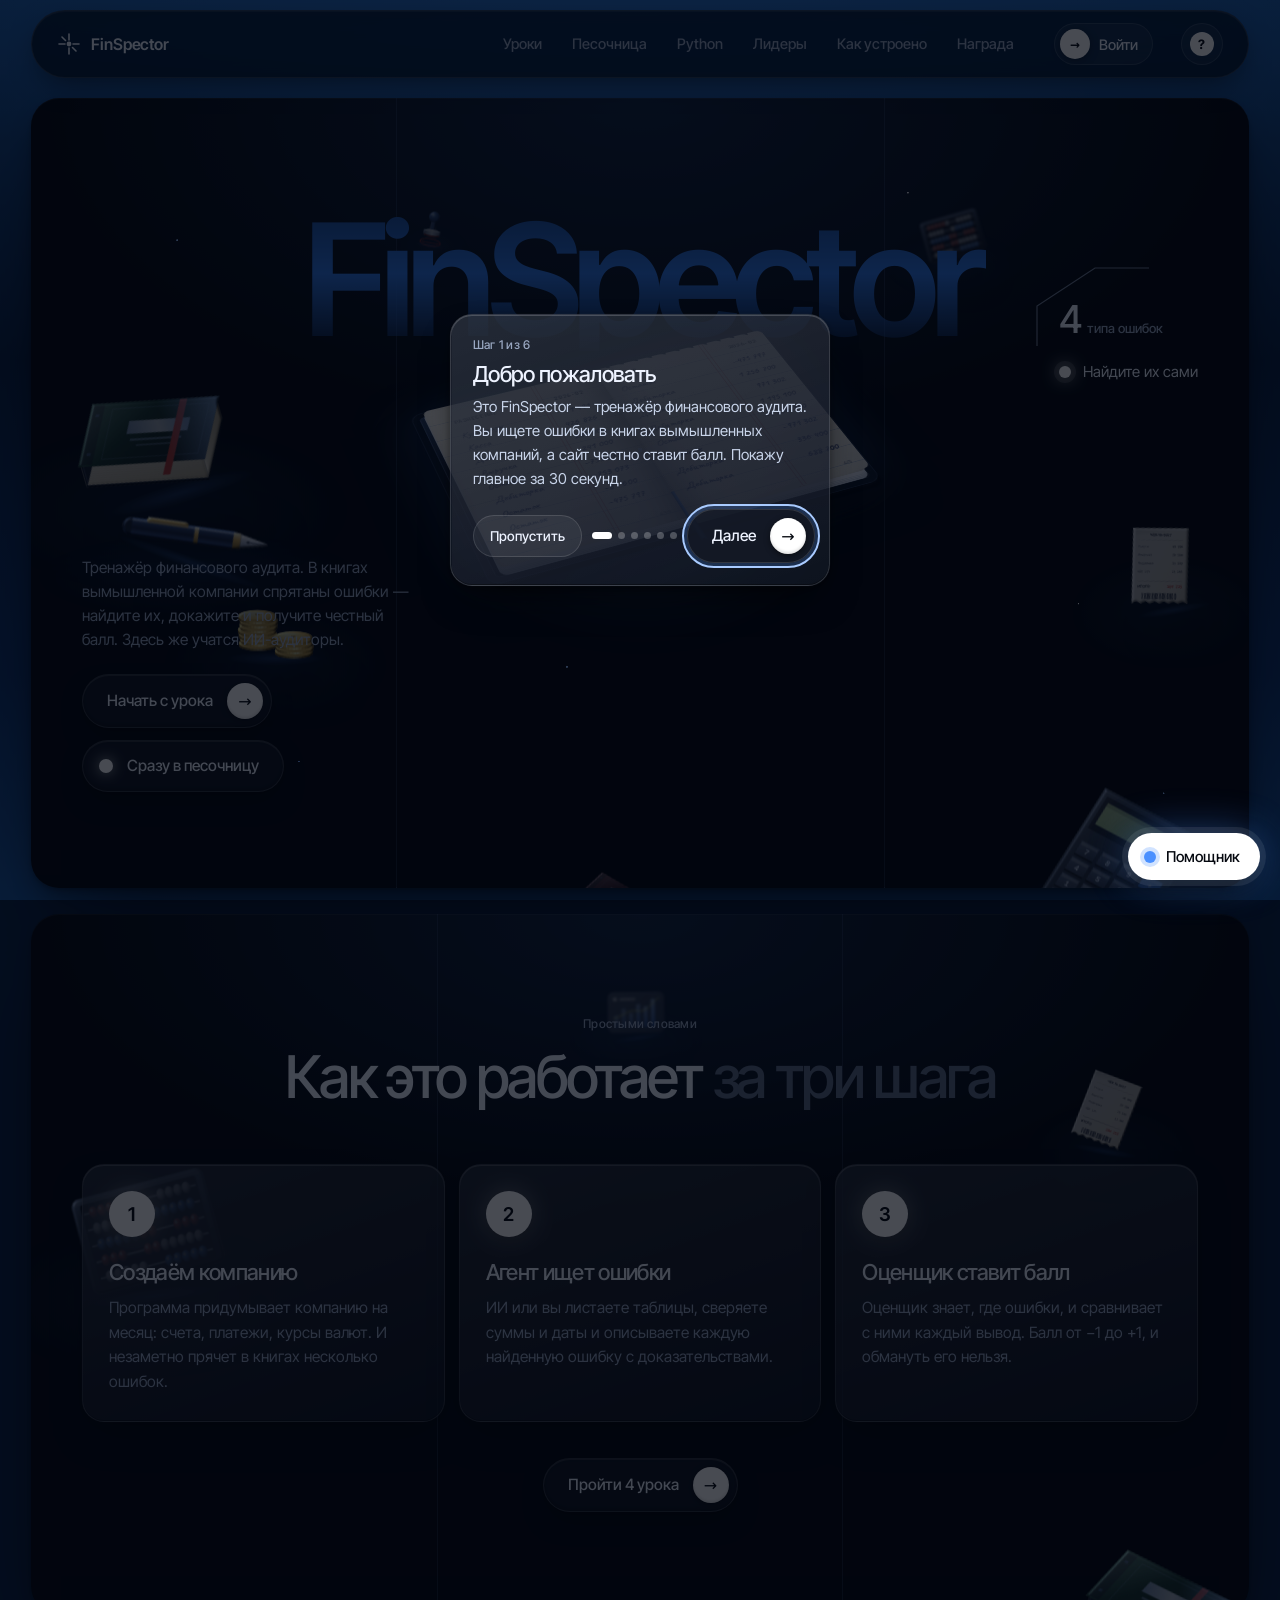
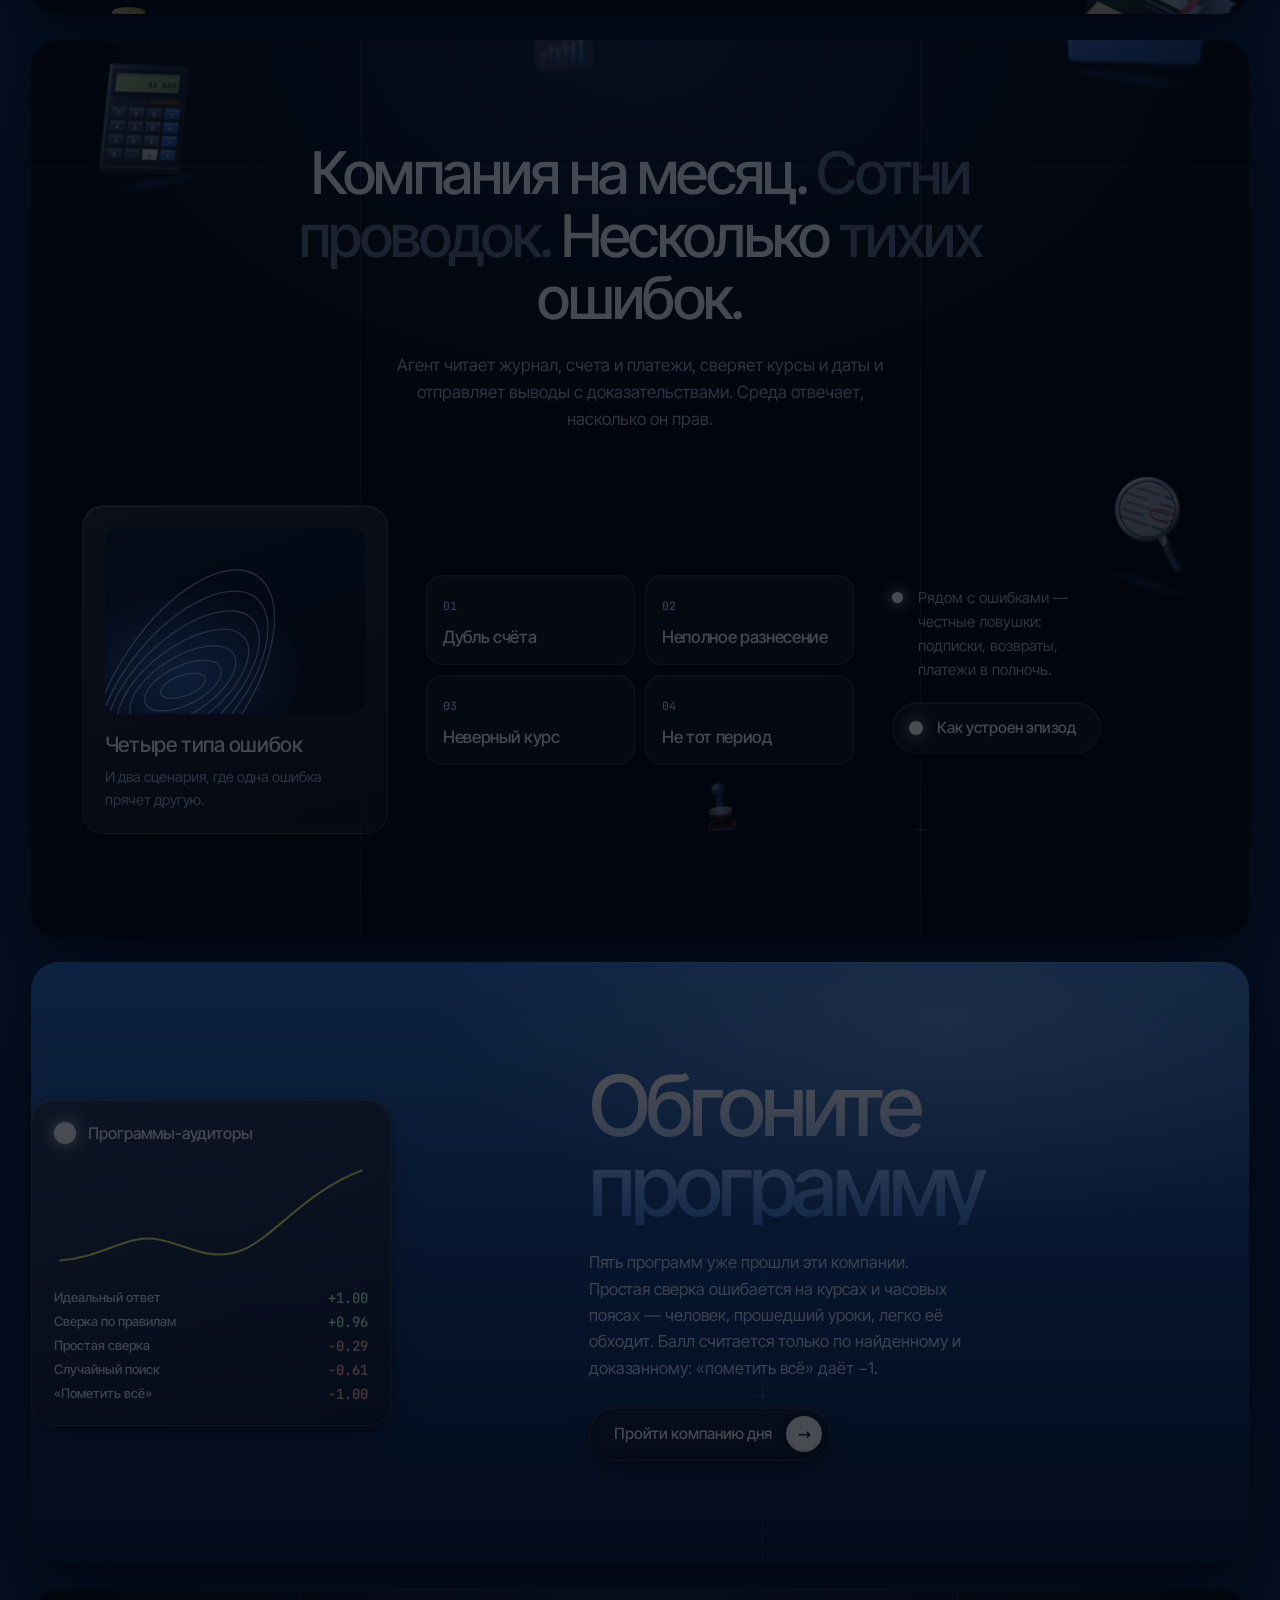
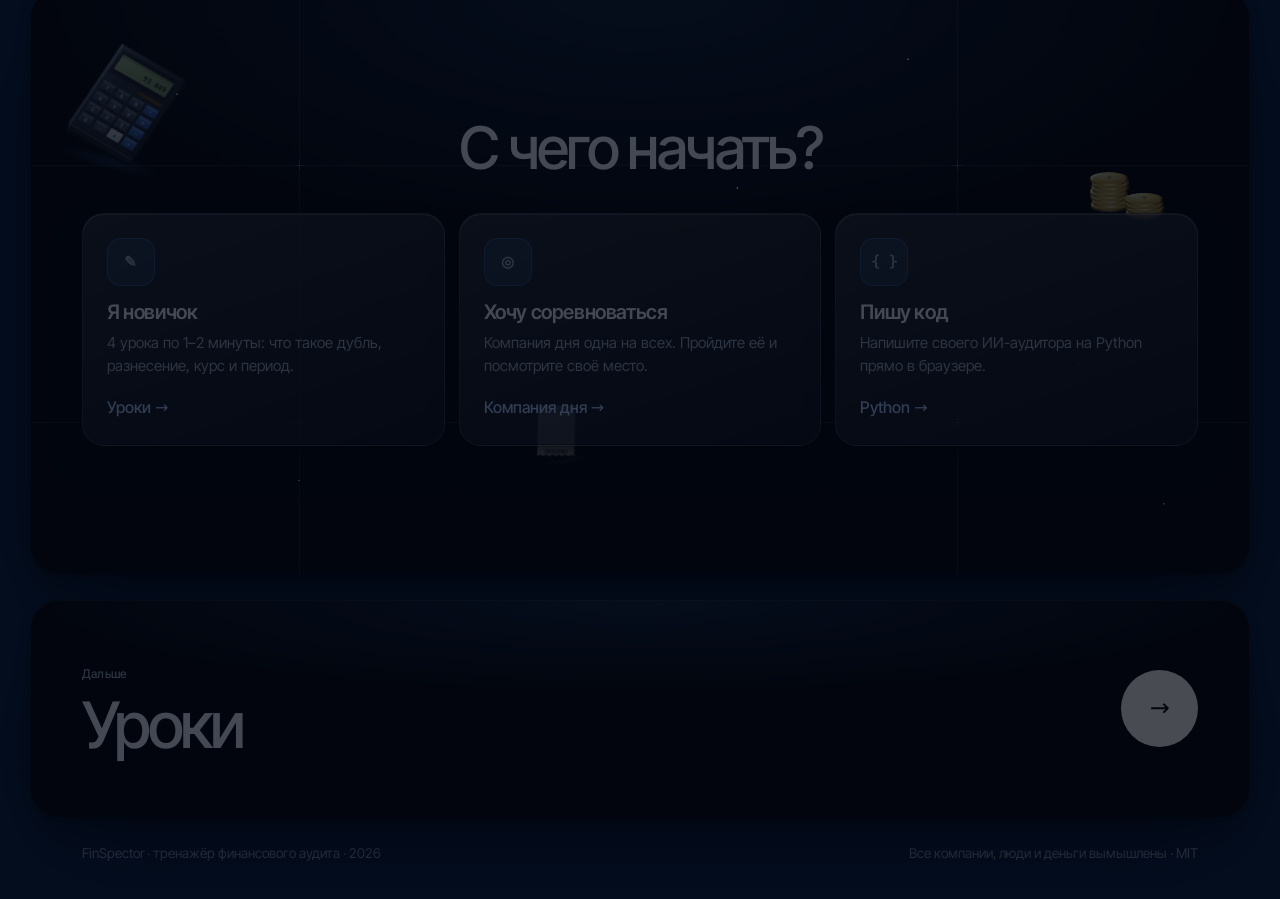
==== commit 76f8079e: "Книга: лист из бумаги с физикой изгиба; Python: помощник с подсветкой строки ошибки и шаблоны кода C" ====
--- a/site/index.html
+++ b/site/index.html
@@ -36,8 +36,6 @@
       <div class="book-stage" aria-hidden="true"><div class="book-glow"></div><div class="book-float"><div class="book3">
       <div class="cover"></div><div class="block l"></div><div class="block r"></div>
       <div class="pg left" id="bpL"></div><div class="pg right" id="bpR"></div>
-      <div class="leaf" style="--d:0s"><div class="pg front" id="bf0"></div><div class="pg back" id="bb0"></div><div class="shade"></div></div>
-      <div class="leaf" style="--d:5s"><div class="pg front" id="bf1"></div><div class="pg back" id="bb1"></div><div class="shade"></div></div>
       <div class="ribbon"></div>
     </div></div></div>
       <div class="hero-right">
@@ -136,9 +134,9 @@
     for (let k = 0; k < 8; k++){ const r = L[(off + k) % L.length]; const v = r.debit_minor || r.credit_minor;
       h += `<div class="hw"><span>${esc(short(r.account))}</span><b>${(r.debit_minor ? "" : "−") + v.toLocaleString("ru-RU")}</b></div>`; }
     return h + `<div class="light"></div><div class="pgn">${n}</div>`; }
-  [["bpL","Журнал"],["bpR","Сверка"],["bf0","Счета"],["bb0","Платежи"],["bf1","Курсы"],["bb1","Итоги"]].forEach(([id, t], i) => {
-    const el = document.getElementById(id); if (el) el.innerHTML = page(i * 7 + 3, t, 41 + i); });
-  $("#bpR").insertAdjacentHTML("beforeend", `<svg class="pen" style="top:47%" viewBox="0 0 200 50" preserveAspectRatio="none"><path d="M10 28C6 10 70 4 120 6c52 2 76 10 72 22-4 14-74 18-120 15C30 41 6 34 12 22c4-8 22-12 40-13"/></svg>`);
+  const TITLES = ["Журнал", "Сверка", "Счета", "Платежи", "Курсы", "Итоги", "Касса", "Разнесение"];
+  const PEN = `<svg class="pen" style="top:47%" viewBox="0 0 200 50" preserveAspectRatio="none"><path d="M10 28C6 10 70 4 120 6c52 2 76 10 72 22-4 14-74 18-120 15C30 41 6 34 12 22c4-8 22-12 40-13"/></svg>`;
+  window.BOOK_PAGE = k => { const i = ((k % 400) + 400) % 400; return page(i * 7 + 3, TITLES[i % TITLES.length], 40 + i) + (i % 3 === 2 ? PEN : ""); };
   const B = D.baselines, names = {oracle: "Идеальный ответ", simple_reconciler: "Простая сверка", evidence_reconciler: "Сверка по правилам", random_explorer: "Случайный поиск", flag_all: "«Пометить всё»"};
   $("#perf-rows").innerHTML = ["oracle", "evidence_reconciler", "simple_reconciler", "random_explorer", "flag_all"].map(k =>
     `<div class="r"><span>${names[k]}</span><b class="${B[k].reward < 0 ? "neg" : "pos"}">${(B[k].reward > 0 ? "+" : "") + B[k].reward.toFixed(2)}</b></div>`).join("");
@@ -147,5 +145,6 @@
     el.innerHTML = `Уже <b>${s.runs}</b> прохождений от <b>${s.players}</b> участников · лучший балл <b>${s.best_reward > 0 ? "+" : ""}${s.best_reward.toFixed(3)}</b>`; el.hidden = false; }).catch(() => {});
 })();
 </script>
+<script src="assets/book.js"></script>
 </body>
 </html>
--- a/site/assets/style.css
+++ b/site/assets/style.css
@@ -854,3 +854,44 @@
 .hint-box .btn{align-self:flex-start}
 .hint-out:empty{display:none}.hint-out p{font-size:14px;line-height:1.5}.hint-out p+p{margin-top:6px}
 .hint-ids{display:flex;flex-wrap:wrap;gap:6px 12px;margin:6px 0}
+
+/* ===== живой лист книги (полосы + физика в book.js) ===== */
+.book3 .leaf2{position:absolute;top:0;bottom:0;left:50%;width:50%;transform-style:preserve-3d;pointer-events:none}
+.book3 .leaf2 .st{position:absolute;top:0;bottom:0;left:100%;width:100%;transform-style:preserve-3d;transform-origin:0 50%;will-change:transform}
+.book3 .leaf2 .st0{left:0;width:calc(100% / 12)}
+.book3 .leaf2 .fc{position:absolute;top:0;bottom:0;left:0;width:calc(100% + .7px);backface-visibility:hidden;-webkit-backface-visibility:hidden}
+.book3 .leaf2 .fc.b{transform:rotateY(180deg)}
+.book3 .leaf2 .cut{position:absolute;inset:0;overflow:hidden}
+.book3 .leaf2 .pw{position:absolute;top:0;bottom:0}
+.book3 .leaf2 .pg{position:absolute;inset:0;width:100%;left:0;border-radius:0;box-shadow:none}
+.book3 .leaf2 .f .pg{box-shadow:inset 34px 0 30px -24px rgba(20,30,50,.45)}
+.book3 .leaf2 .b .pg{box-shadow:inset -34px 0 30px -24px rgba(20,30,50,.45)}
+.book3 .leaf2 .st:last-child .f .cut{border-radius:0 7px 7px 0}.book3 .leaf2 .st:last-child .b .cut{border-radius:7px 0 0 7px}
+.book3 .leaf2 .sh{position:absolute;inset:0;background:#0A1430;opacity:0;pointer-events:none}
+.book3 .pg .cast{position:absolute;inset:0;pointer-events:none;opacity:0;z-index:2}
+.book3 .pg .cast.r{background:linear-gradient(90deg,rgba(10,20,40,.55),rgba(10,20,40,.2) 45%,transparent 85%)}
+.book3 .pg .cast.l{background:linear-gradient(270deg,rgba(10,20,40,.55),rgba(10,20,40,.2) 45%,transparent 85%)}
+.book3 .ribbon{left:49.2%;width:1.6%;top:auto;bottom:-14%;height:30%;transform:translateZ(.6px)}
+
+/* ===== помощник Python-редактора ===== */
+.tpl-wrap{position:relative}
+.tpl-btn{background:rgba(74,144,255,.16);border-color:rgba(74,144,255,.45)}
+.tpl-menu{position:absolute;right:0;top:calc(100% + 8px);z-index:30;width:min(420px,86vw);max-height:460px;display:flex;flex-direction:column;padding:10px;background:#0B1428!important;box-shadow:0 24px 60px -10px rgba(0,0,0,.85)}
+.tpl-q{font:500 14px var(--sans);color:var(--text);background:rgba(0,0,0,.4);border:1px solid var(--glass-b);border-radius:10px;padding:10px 12px;outline:none}
+.tpl-q:focus{border-color:var(--blue)}
+.tpl-list{overflow:auto;margin-top:8px;display:flex;flex-direction:column;gap:2px}
+.tpl-g{font:500 11.5px var(--sans);color:var(--dim);padding:10px 8px 4px}
+.tpl-i{display:flex;flex-direction:column;gap:3px;text-align:left;padding:9px 10px;border-radius:10px;border:0;background:none;color:var(--text);cursor:pointer}
+.tpl-i:hover,.tpl-i:focus-visible{background:rgba(74,144,255,.14);outline:none}
+.tpl-i b{font:500 14px var(--sans)}.tpl-i code{font:12px var(--mono);color:var(--muted);background:none;padding:0;white-space:nowrap;overflow:hidden;text-overflow:ellipsis}
+.tpl-tip{font-size:12px;color:var(--dim);padding:8px 8px 2px}
+.lab-errline{position:absolute;left:0;right:0;top:0;background:rgba(255,110,100,.14);box-shadow:inset 3px 0 0 #FF7A6E;pointer-events:none;z-index:0;transition:transform .15s}
+.lab-code textarea{position:relative;z-index:1}
+#lab-gutter b{color:#FF9C9C;font-weight:700}
+.lab-help{margin:12px 14px 0;padding:14px 16px;border-radius:14px;background:rgba(255,120,110,.08);border:1px solid rgba(255,120,110,.4);display:flex;flex-direction:column;gap:8px;align-items:flex-start}
+.lh-t{display:flex;gap:10px;align-items:center;flex-wrap:wrap}.lh-t b{font:600 15px var(--sans);color:#FFD0CB}
+.lh-badge{font:600 11.5px var(--sans);color:#05080F;background:#FFB4AC;padding:3px 9px;border-radius:999px}
+.lh-code{font:13px var(--mono);color:#FFE3E0;background:rgba(0,0,0,.4);padding:6px 10px;border-radius:8px;max-width:100%;overflow:auto;white-space:pre}
+.lab-help p{font-size:14px;line-height:1.5;color:#E6ECF8}
+.lab-toast{position:fixed;left:50%;bottom:28px;transform:translate(-50%,20px);opacity:0;z-index:300;background:#fff;color:#05080F;font:500 14px var(--sans);padding:11px 18px;border-radius:999px;box-shadow:0 10px 30px rgba(0,0,0,.5);transition:.25s var(--ease);pointer-events:none}
+.lab-toast.on{opacity:1;transform:translate(-50%,0)}
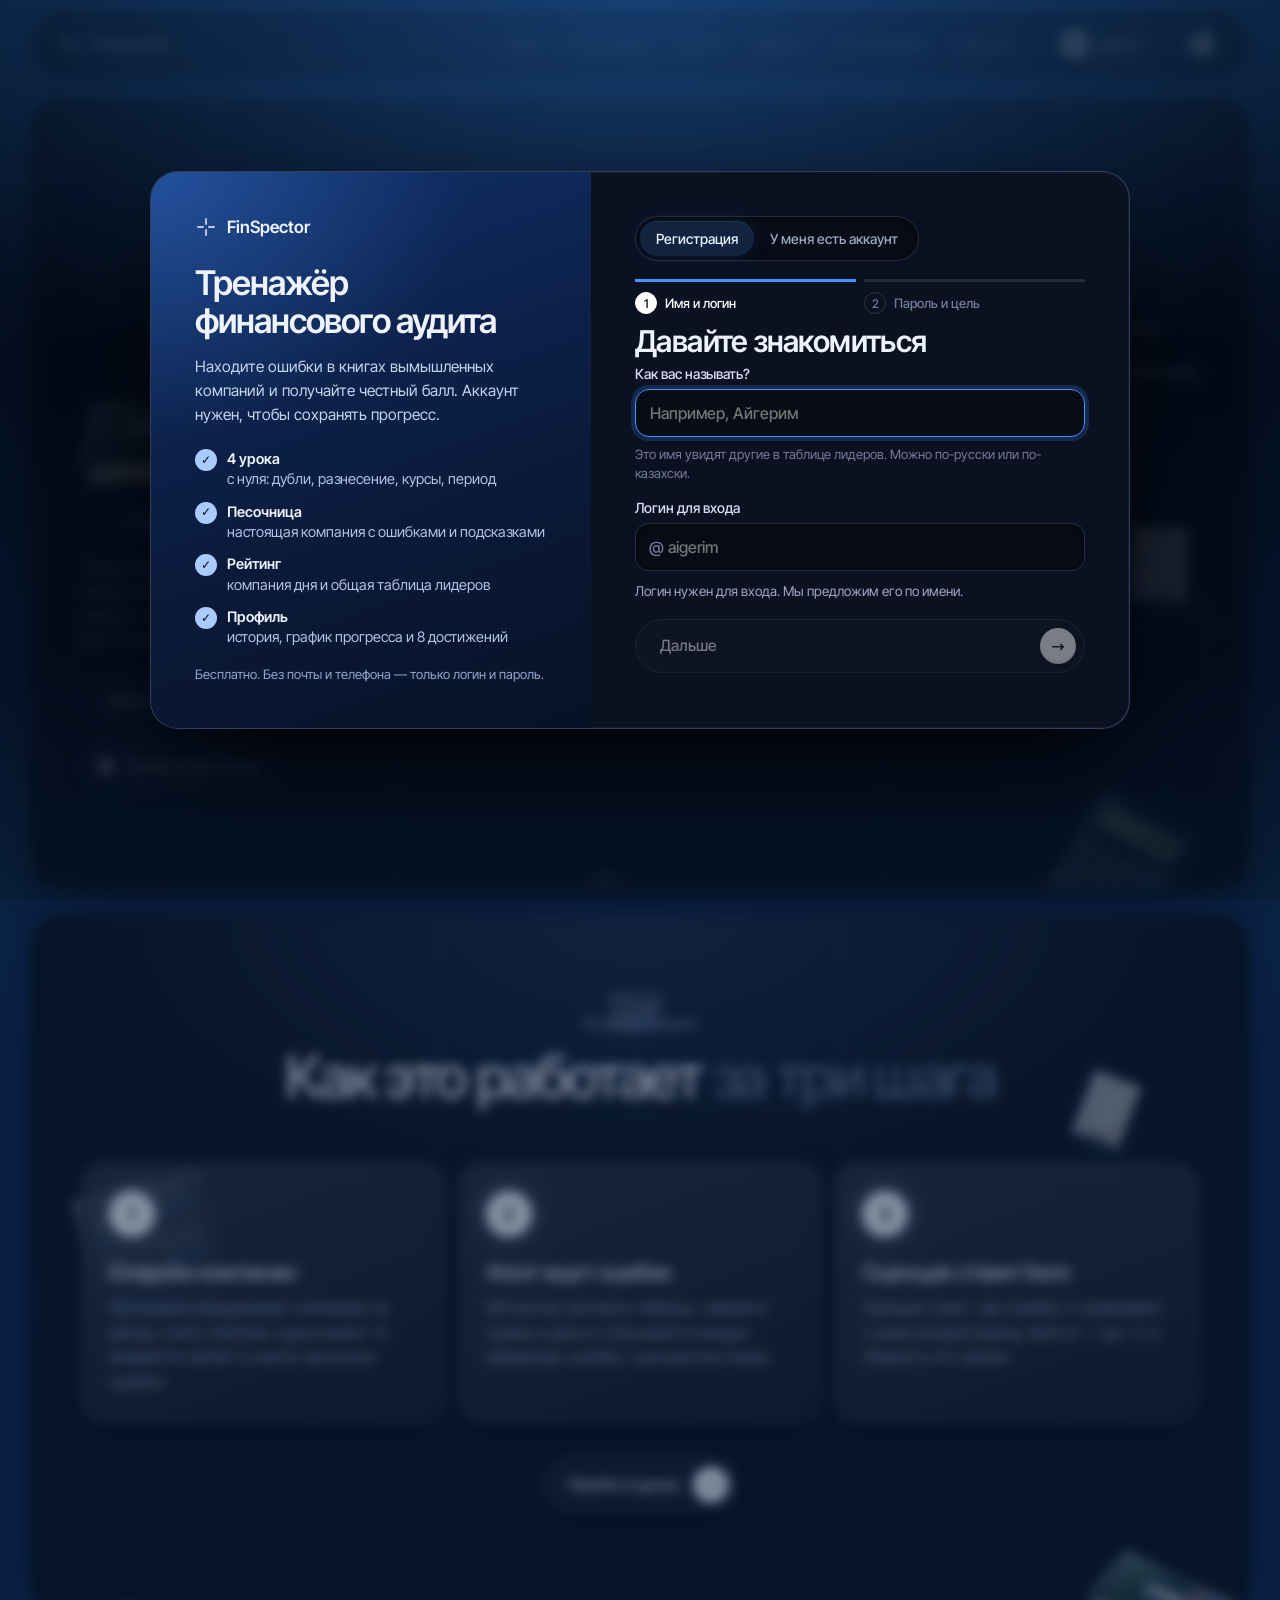
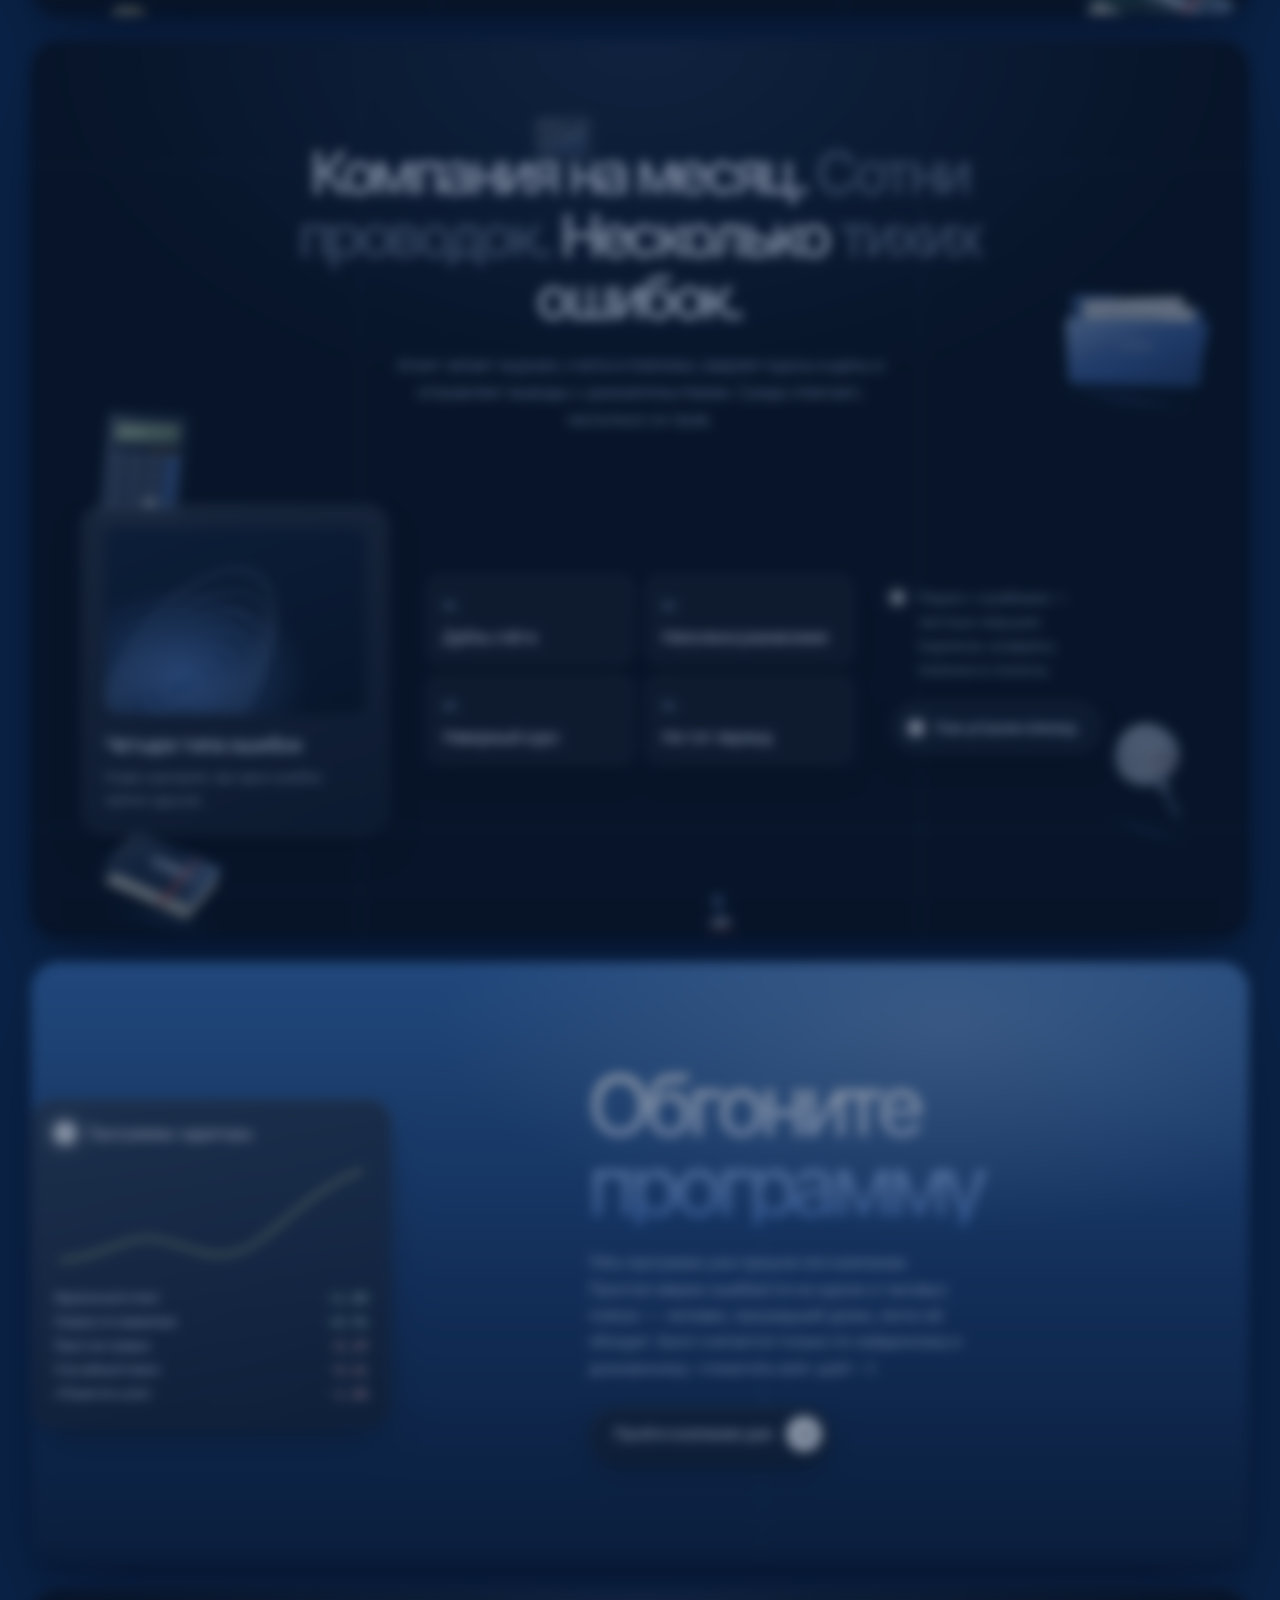
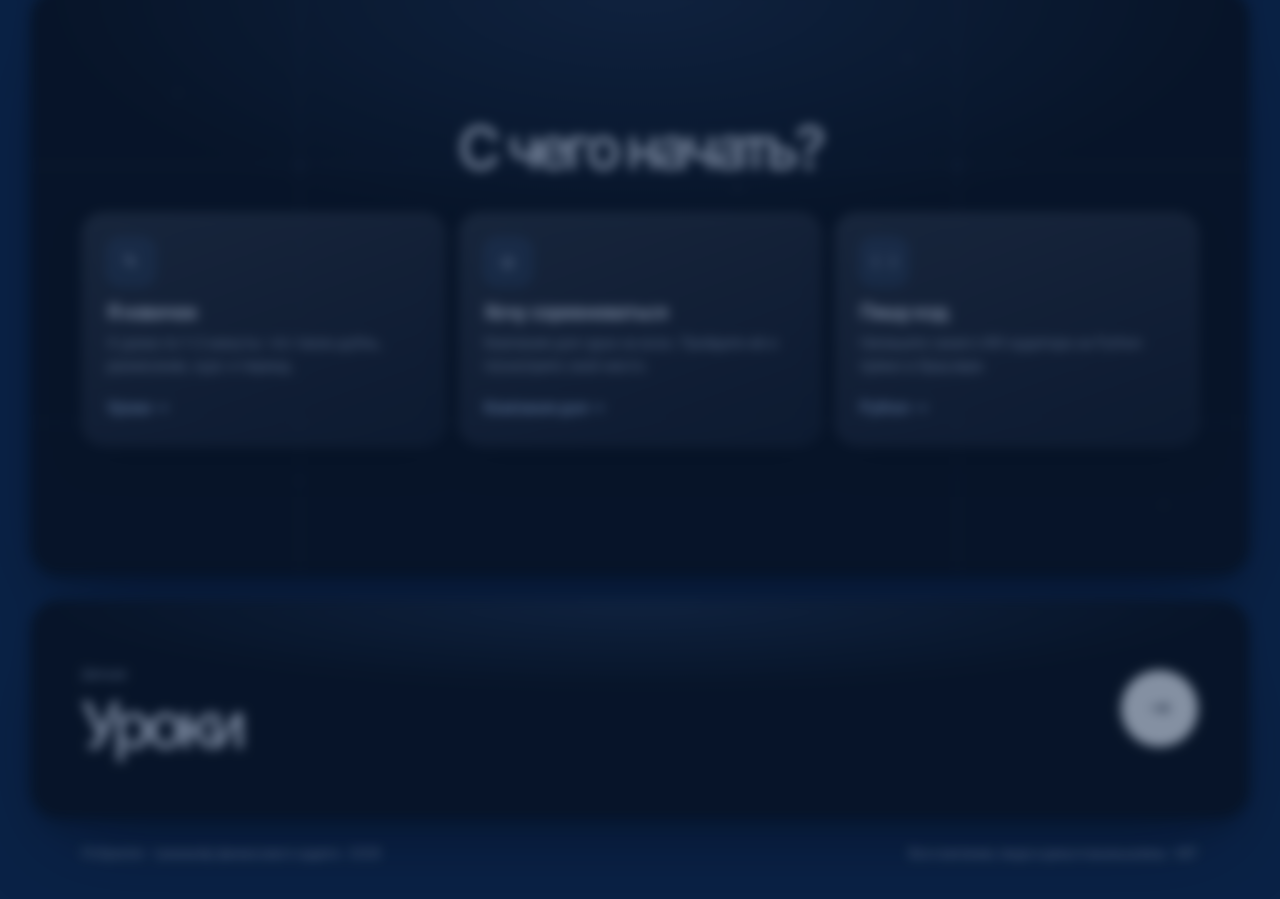
==== commit 13cc1708: "Регистрация при входе: два простых шага с проверкой логина на лету, силой пароля, генератором и выбо" ====
--- a/site/index.html
+++ b/site/index.html
@@ -123,6 +123,7 @@
 <script src="assets/data.js"></script>
 <script src="assets/app.js"></script>
 <script src="assets/auth.js"></script>
+<script src="assets/gate.js"></script>
 <script src="assets/floaters.js"></script>
 <script src="assets/guide.js"></script>
 <script>
--- a/site/assets/style.css
+++ b/site/assets/style.css
@@ -856,11 +856,12 @@
 .hint-ids{display:flex;flex-wrap:wrap;gap:6px 12px;margin:6px 0}
 
 /* ===== живой лист книги (полосы + физика в book.js) ===== */
-.book3 .leaf2{position:absolute;top:0;bottom:0;left:50%;width:50%;transform-style:preserve-3d;pointer-events:none}
+.book3 .leaf2{position:absolute;top:0;bottom:0;left:50%;width:50%;transform-style:preserve-3d;pointer-events:none;transition:opacity .24s ease}
 .book3 .leaf2 .st{position:absolute;top:0;bottom:0;left:100%;width:100%;transform-style:preserve-3d;transform-origin:0 50%;will-change:transform}
 .book3 .leaf2 .st0{left:0;width:calc(100% / 12)}
-.book3 .leaf2 .fc{position:absolute;top:0;bottom:0;left:0;width:calc(100% + .7px);backface-visibility:hidden;-webkit-backface-visibility:hidden}
-.book3 .leaf2 .fc.b{transform:rotateY(180deg)}
+.book3 .leaf2 .fc{position:absolute;top:0;bottom:0;left:0;width:calc(100% + .7px);backface-visibility:hidden;-webkit-backface-visibility:hidden;transform:translateZ(.01px)}
+.book3 .leaf2 .fc.b{visibility:hidden}
+.book3 .leaf2 .fc.b{transform:rotateY(180deg) translateZ(.01px)}
 .book3 .leaf2 .cut{position:absolute;inset:0;overflow:hidden}
 .book3 .leaf2 .pw{position:absolute;top:0;bottom:0}
 .book3 .leaf2 .pg{position:absolute;inset:0;width:100%;left:0;border-radius:0;box-shadow:none}
@@ -874,17 +875,25 @@
 .book3 .ribbon{left:49.2%;width:1.6%;top:auto;bottom:-14%;height:30%;transform:translateZ(.6px)}
 
 /* ===== помощник Python-редактора ===== */
-.tpl-wrap{position:relative}
 .tpl-btn{background:rgba(74,144,255,.16);border-color:rgba(74,144,255,.45)}
-.tpl-menu{position:absolute;right:0;top:calc(100% + 8px);z-index:30;width:min(420px,86vw);max-height:460px;display:flex;flex-direction:column;padding:10px;background:#0B1428!important;box-shadow:0 24px 60px -10px rgba(0,0,0,.85)}
-.tpl-q{font:500 14px var(--sans);color:var(--text);background:rgba(0,0,0,.4);border:1px solid var(--glass-b);border-radius:10px;padding:10px 12px;outline:none}
+.lab-ed{position:relative}
+.tpl-menu{position:absolute;left:10px;right:10px;top:62px;bottom:10px;z-index:30;display:grid;grid-template-columns:minmax(200px,250px) minmax(0,1fr);gap:12px;padding:12px;border-radius:16px;
+  background:#0B1428;border:1px solid rgba(169,203,255,.28);box-shadow:0 24px 60px -10px rgba(0,0,0,.85)}
+.tpl-menu[hidden]{display:none}
+.tpl-left{display:flex;flex-direction:column;min-height:0;gap:8px}
+.tpl-q{font:500 14px var(--sans);color:var(--text);background:rgba(0,0,0,.4);border:1px solid var(--glass-b);border-radius:10px;padding:10px 12px;outline:none;width:100%}
 .tpl-q:focus{border-color:var(--blue)}
-.tpl-list{overflow:auto;margin-top:8px;display:flex;flex-direction:column;gap:2px}
-.tpl-g{font:500 11.5px var(--sans);color:var(--dim);padding:10px 8px 4px}
-.tpl-i{display:flex;flex-direction:column;gap:3px;text-align:left;padding:9px 10px;border-radius:10px;border:0;background:none;color:var(--text);cursor:pointer}
-.tpl-i:hover,.tpl-i:focus-visible{background:rgba(74,144,255,.14);outline:none}
-.tpl-i b{font:500 14px var(--sans)}.tpl-i code{font:12px var(--mono);color:var(--muted);background:none;padding:0;white-space:nowrap;overflow:hidden;text-overflow:ellipsis}
-.tpl-tip{font-size:12px;color:var(--dim);padding:8px 8px 2px}
+.tpl-list{overflow-y:auto;overflow-x:hidden;display:flex;flex-direction:column;gap:2px;min-height:0;padding-right:4px}
+.tpl-g{font:500 12px var(--sans);color:var(--dim);padding:10px 10px 4px}
+.tpl-i{text-align:left;padding:9px 10px;border-radius:10px;border:0;background:none;color:var(--text);cursor:pointer;font:500 14px/1.3 var(--sans);white-space:normal}
+.tpl-i:hover{background:rgba(74,144,255,.1)}
+.tpl-i[aria-selected=true]{background:rgba(74,144,255,.2);box-shadow:inset 3px 0 0 var(--blue-2)}
+.tpl-right{display:flex;flex-direction:column;min-width:0;min-height:0;gap:10px}
+.tpl-head{display:flex;justify-content:space-between;align-items:center;gap:10px}.tpl-head b{font:600 16px var(--sans)}
+.tpl-pv{flex:1;min-height:0;margin:0;overflow-y:auto;overflow-x:hidden;white-space:pre-wrap;overflow-wrap:anywhere;font:13px/1.65 var(--mono);color:#DCE6F8;background:#02050A;border:1px solid rgba(255,255,255,.06);border-radius:12px;padding:14px}
+.tpl-foot{display:flex;align-items:center;gap:12px;flex-wrap:wrap}.tpl-foot span{font-size:12.5px;color:var(--dim);flex:1;min-width:180px}
+.tpl-tip{font-size:12.5px;color:var(--dim);padding:8px}
+@media(max-width:700px){.tpl-menu{grid-template-columns:1fr;grid-template-rows:auto minmax(120px,40%) 1fr}.tpl-left{display:contents}.tpl-list{max-height:none}}
 .lab-errline{position:absolute;left:0;right:0;top:0;background:rgba(255,110,100,.14);box-shadow:inset 3px 0 0 #FF7A6E;pointer-events:none;z-index:0;transition:transform .15s}
 .lab-code textarea{position:relative;z-index:1}
 #lab-gutter b{color:#FF9C9C;font-weight:700}
@@ -895,3 +904,92 @@
 .lab-help p{font-size:14px;line-height:1.5;color:#E6ECF8}
 .lab-toast{position:fixed;left:50%;bottom:28px;transform:translate(-50%,20px);opacity:0;z-index:300;background:#fff;color:#05080F;font:500 14px var(--sans);padding:11px 18px;border-radius:999px;box-shadow:0 10px 30px rgba(0,0,0,.5);transition:.25s var(--ease);pointer-events:none}
 .lab-toast.on{opacity:1;transform:translate(-50%,0)}
+
+/* перенос длинных строк в редакторе — без горизонтальной прокрутки */
+.lab-code textarea{white-space:pre-wrap!important;overflow-wrap:anywhere;word-break:normal;overflow-x:hidden!important}
+.lab-gutter{width:46px;flex:none;text-align:right;padding:16px 12px 16px 0;color:#3E4C66;overflow:hidden;user-select:none;border-right:1px solid rgba(255,255,255,.05);font:13.5px/1.7 var(--mono)}
+.lab-gutter div{line-height:1.7}.lab-gutter .bad{color:#FF9C9C;font-weight:700}
+.lab-mirror{position:absolute;left:-9999px;top:0;visibility:hidden;white-space:pre-wrap;overflow-wrap:anywhere;font:13.5px/1.7 var(--mono);tab-size:4}
+.lab-out{overflow-x:hidden}
+@media(max-width:640px){.lab-gutter{width:36px;padding-right:8px}}
+
+/* в живой книге пометка ручкой уже нарисована — без перезапуска анимации при смене страниц */
+.book3 .pg .pen path{animation:none;stroke-dashoffset:0}
+.book3 .leaf2 .fc .pg,.book3 .pg.left,.book3 .pg.right{box-shadow:inset 34px 0 30px -24px rgba(20,30,50,.5)}
+.book3 .leaf2 .fc.b .pg,.book3 .pg.left{box-shadow:inset -34px 0 30px -24px rgba(20,30,50,.5)}
+.book3 .leaf2 .pg{padding:14% 13% 12%}
+@media(max-width:640px){.lab-ed .lab-bar .lab-file{flex:1 1 100%}.lab-tools{flex-wrap:wrap}}
+
+/* ===== регистрация при входе на сайт ===== */
+body.gated{overflow:hidden}
+body.gated>main,body.gated>header,body.gated>footer{filter:blur(6px) saturate(.8);opacity:.5;pointer-events:none}
+.gated .fab,.gated .totop,.gated .tour{display:none!important}
+.gate{position:fixed;inset:0;z-index:400;display:grid;place-items:center;padding:clamp(10px,3vw,32px);overflow:auto;background:radial-gradient(90% 70% at 50% 0%,rgba(43,118,210,.35),transparent 70%),rgba(3,7,16,.72);animation:gin .5s var(--ease)}
+.gate.out{animation:gout .35s var(--ease) forwards}
+@keyframes gin{from{opacity:0}}@keyframes gout{to{opacity:0}}
+.gate-card{width:min(980px,100%);display:grid;grid-template-columns:minmax(0,.9fr) minmax(0,1.1fr);border-radius:28px;overflow:hidden;border:1px solid rgba(169,203,255,.25);
+  background:#0A1222;box-shadow:0 40px 100px -20px rgba(0,0,0,.9),0 0 0 1px rgba(255,255,255,.03) inset;animation:gup .6s var(--ease)}
+@keyframes gup{from{transform:translateY(24px) scale(.98);opacity:0}}
+.gate-side{padding:clamp(24px,3.5vw,44px);background:radial-gradient(120% 80% at 0% 0%,rgba(74,144,255,.35),transparent 60%),linear-gradient(160deg,#10306A,#0A1A3A 60%,#081226);display:flex;flex-direction:column;gap:16px;position:relative}
+.gate-brand{display:flex;align-items:center;gap:10px;font:600 17px var(--sans)}.gate-brand svg{width:22px;height:22px}
+.gate-side h2{font:600 clamp(26px,3vw,34px)/1.1 var(--sans);letter-spacing:-.03em;margin-top:10px}
+.gate-side p{color:#C4D3EE;font-size:15.5px;line-height:1.55}
+.gate-perks{list-style:none;display:flex;flex-direction:column;gap:12px;margin-top:6px}
+.gate-perks li{display:grid;grid-template-columns:22px 1fr;column-gap:10px;font-size:14.5px;line-height:1.4}
+.gate-perks li::before{content:"✓";grid-row:span 2;width:22px;height:22px;border-radius:50%;display:grid;place-items:center;font-size:12px;color:#05080F;background:#A9CBFF}
+.gate-perks b{font-weight:600}.gate-perks span{color:#AFC2E4}
+.gate-fine{margin-top:auto;font-size:13px!important;color:#8FA6CF!important}
+.gate-main{padding:clamp(22px,3.5vw,44px);display:flex;flex-direction:column;gap:18px}
+.gate-tabs{align-self:flex-start;max-width:100%}
+.gate-tabs button{padding:9px 16px;font-size:14px}
+.gt-steps{list-style:none;display:flex;gap:8px}
+.gt-steps li{flex:1;display:flex;align-items:center;gap:8px;font:500 13px var(--sans);color:var(--dim);padding-top:10px;border-top:3px solid rgba(255,255,255,.1)}
+.gt-steps li span{width:22px;height:22px;border-radius:50%;display:grid;place-items:center;font-size:12px;border:1px solid var(--glass-b)}
+.gt-steps li.on{color:#fff;border-color:var(--blue)}.gt-steps li.on span{background:#fff;color:#05080F;border-color:#fff}
+.gt-steps li.done{color:var(--muted);border-color:var(--ok)}.gt-steps li.done span{background:var(--ok);color:#05080F;border-color:var(--ok)}
+.gt-h{font:600 clamp(24px,2.6vw,30px)/1.15 var(--sans);letter-spacing:-.02em;margin:4px 0 6px;outline:none}
+.gate-main form{display:flex;flex-direction:column;gap:10px}
+.gate-main .fld{display:flex;flex-direction:column;gap:7px}.gate-main .fld>span:first-child{font:500 14px var(--sans);color:#D5E0F4}
+.gate-main input:not([type=radio]){width:100%;font:500 16px var(--sans);color:var(--text);background:rgba(0,0,0,.35);border:1px solid var(--glass-b);border-radius:14px;padding:13px 14px;outline:none;transition:border-color .2s,box-shadow .2s}
+.gate-main input:focus{border-color:var(--blue);box-shadow:0 0 0 4px rgba(74,144,255,.18)}
+.gate-main input[aria-invalid=true]{border-color:rgba(255,120,110,.7)}
+.gt-pre{position:relative;display:block}.gt-pre i{position:absolute;left:14px;top:50%;transform:translateY(-50%);font-style:normal;color:var(--dim);font:500 16px var(--sans)}
+.gt-pre input{padding-left:32px!important}
+.gt-pw{position:relative;display:block}.gt-pw input{padding-right:96px!important}
+.gt-eye{position:absolute;right:6px;top:50%;transform:translateY(-50%);font:500 13px var(--sans);color:#A9CBFF;background:rgba(74,144,255,.12);border:1px solid rgba(74,144,255,.35);border-radius:10px;padding:8px 10px;cursor:pointer;min-height:36px}
+.gt-hint{font-size:13px;color:var(--dim);margin:-2px 0 6px;line-height:1.45}
+.gt-state{font-size:13.5px;color:var(--muted);min-height:22px;line-height:1.5;display:flex;flex-wrap:wrap;gap:6px;align-items:center}
+.gt-state.good{color:var(--ok)}.gt-state.bad{color:#FF9C9C}
+.gt-alt{font:500 13px var(--mono);color:#fff;background:rgba(74,144,255,.18);border:1px solid rgba(74,144,255,.45);border-radius:8px;padding:4px 8px;cursor:pointer}
+.gt-alt:hover{background:rgba(74,144,255,.32)}
+.gt-meter{display:grid;grid-template-columns:repeat(4,1fr);gap:6px;margin-top:2px}
+.gt-meter i{height:6px;border-radius:6px;background:rgba(255,255,255,.1);transition:background .25s}
+.gt-meter[data-s="1"] i:nth-child(-n+1){background:#FF7A6E}
+.gt-meter[data-s="2"] i:nth-child(-n+2){background:#FFB45A}
+.gt-meter[data-s="3"] i:nth-child(-n+3){background:#A9D46A}
+.gt-meter[data-s="4"] i{background:var(--ok)}
+.gt-mrow{display:flex;justify-content:space-between;gap:10px;align-items:center;font-size:13.5px;color:var(--muted);flex-wrap:wrap}
+.gt-link{font:500 13.5px var(--sans);color:#A9CBFF;background:none;border:0;padding:4px 0;cursor:pointer;text-decoration:underline;text-underline-offset:3px}
+.gt-link:hover{color:#fff}
+.gt-checks{list-style:none;display:grid;grid-template-columns:1fr 1fr;gap:4px 14px;font-size:13px;color:var(--dim);margin:2px 0 6px}
+.gt-checks li.ok{color:var(--ok)}
+.gt-goal{border:0;margin:6px 0 0;padding:0;display:grid;grid-template-columns:repeat(3,1fr);gap:8px}
+.gt-goal legend{font:500 14px var(--sans);color:#D5E0F4;margin-bottom:8px;padding:0}
+.gt-opt{position:relative;display:flex;flex-direction:column;gap:3px;padding:12px;border-radius:14px;border:1px solid var(--glass-b);background:rgba(255,255,255,.03);cursor:pointer;transition:border-color .2s,background .2s}
+.gt-opt input{position:absolute;opacity:0;pointer-events:none}
+.gt-opt b{font:600 14.5px var(--sans)}.gt-opt small{font-size:12.5px;color:var(--muted);line-height:1.35}
+.gt-opt:hover{background:rgba(74,144,255,.08)}
+.gt-opt:has(input:checked){border-color:var(--blue-2);background:rgba(74,144,255,.16);box-shadow:inset 0 0 0 1px rgba(169,203,255,.4)}
+.gt-opt:has(input:focus-visible){outline:2px solid var(--blue-2);outline-offset:2px}
+.gt-err{font-size:14px;color:#FF9C9C;min-height:0;line-height:1.5}.gt-err:empty{display:none}.gt-err.info{color:#FFD38A}
+.gt-actions{display:flex;gap:10px;align-items:center;justify-content:space-between;flex-wrap:wrap;margin-top:4px}.gt-actions.center{justify-content:center}
+.gt-wide{justify-content:space-between;width:100%;margin-top:6px}
+.gate-main .btn[disabled]{opacity:.45}
+.gt-fine{font-size:12.5px;color:var(--dim);line-height:1.5}
+.gt-welcome{text-align:center;padding:24px 4px;display:flex;flex-direction:column;align-items:center;gap:10px}
+.gt-ava{width:84px;height:84px;border-radius:50%;display:grid;place-items:center;font:600 30px var(--sans);color:#05080F;background:linear-gradient(135deg,#A9CBFF,#4A90FF);box-shadow:0 0 50px rgba(74,144,255,.5);animation:popin .6s var(--ease)}
+.gt-welcome p{color:var(--muted);max-width:44ch;line-height:1.55;margin-bottom:8px}
+@media(max-width:820px){.gate{place-items:start center}.gate-card{grid-template-columns:1fr}.gate-side{gap:10px}.gate-perks{display:grid;grid-template-columns:1fr 1fr;gap:10px}.gate-side .gate-fine{display:none}}
+@media(max-width:520px){.gate-perks{display:none}.gate-side p{font-size:14px}.gate-side h2{font-size:22px;margin-top:4px}.gt-goal{grid-template-columns:1fr}.gt-checks{grid-template-columns:1fr}.gate-tabs button{padding:8px 12px;font-size:13px}}
+@media(prefers-reduced-motion:reduce){.gate,.gate-card,.gt-ava{animation:none}}
+.gt-h{margin-top:10px}
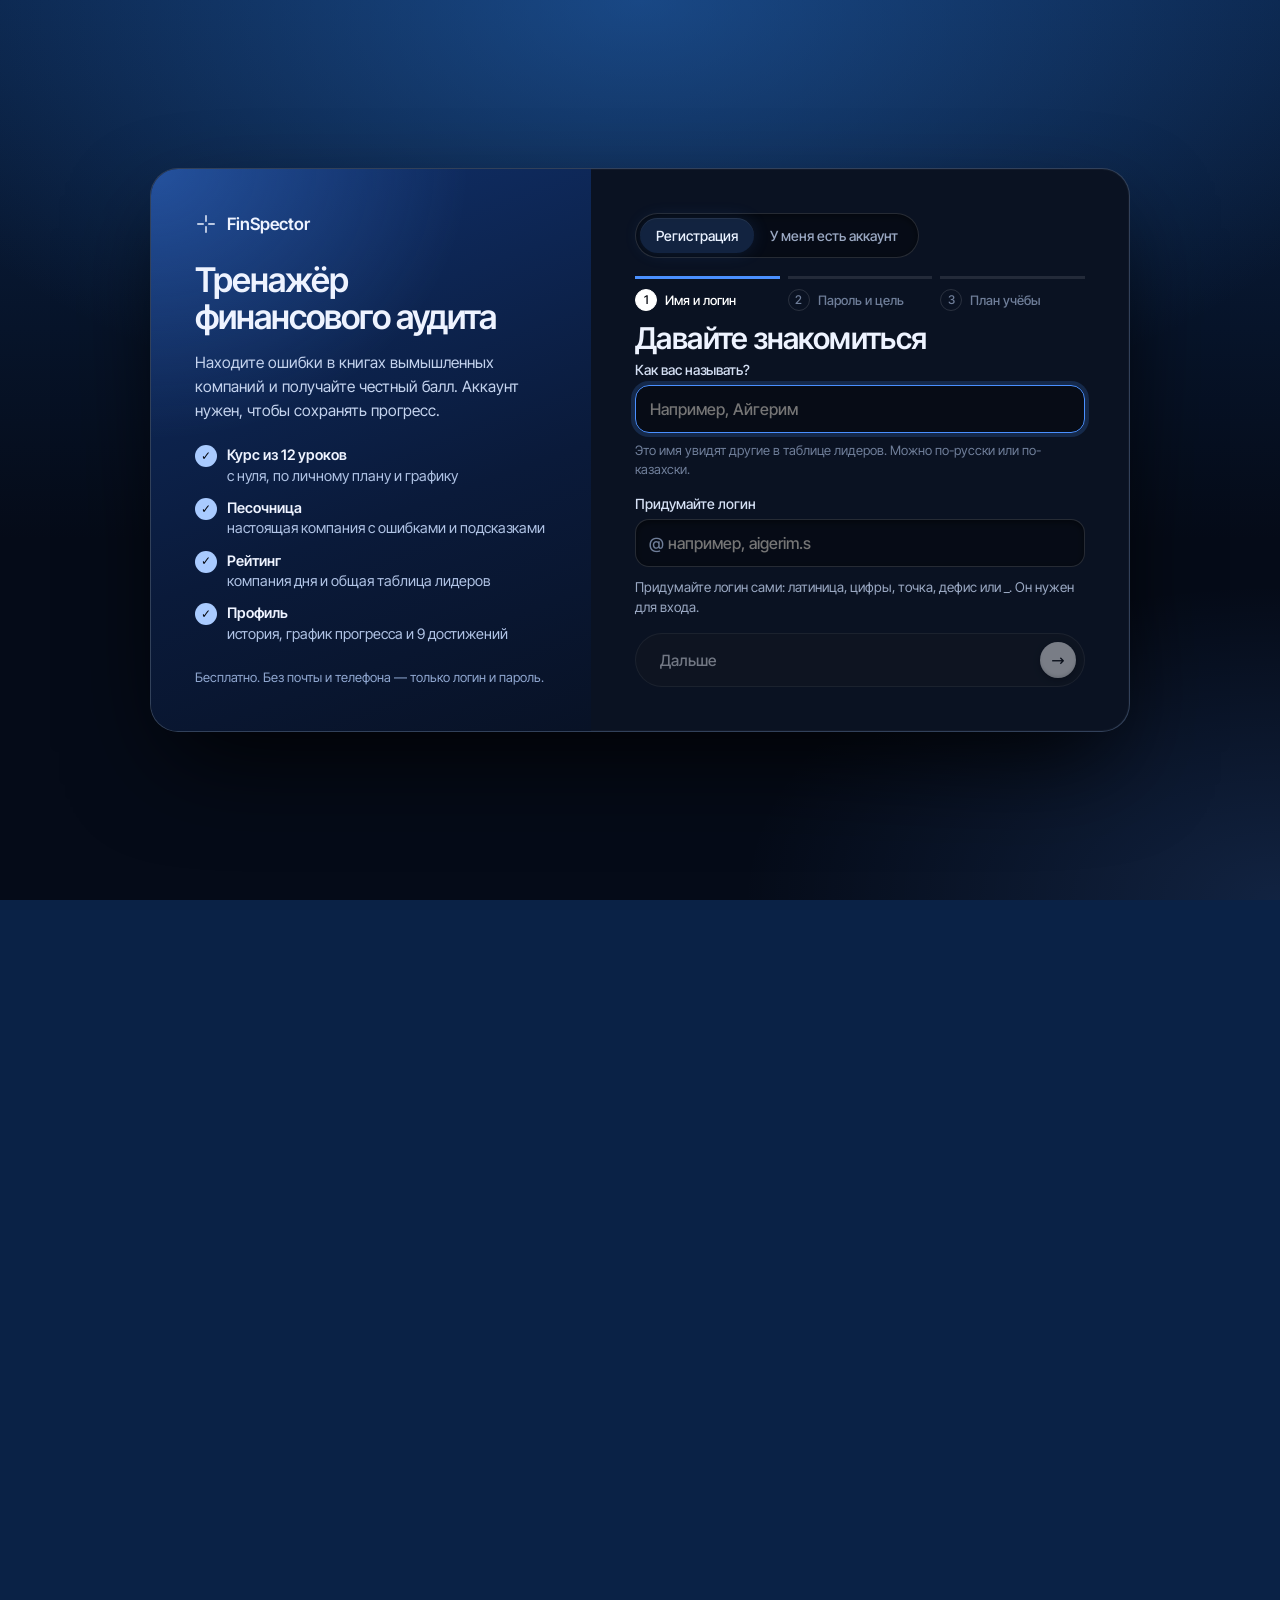
==== commit 97be1663: "Обучение: курс из 12 уроков в 3 модулях и 5 практик, все уроки открыты всегда; план и график учёбы п" ====
--- a/site/index.html
+++ b/site/index.html
@@ -20,7 +20,7 @@
 <header class="top"><div class="bar">
   <a class="brand" href="index.html"><svg viewBox="0 0 24 24" fill="none" stroke="currentColor" stroke-width="1.6" stroke-linecap="round" aria-hidden="true"><path d="M12 2v6M12 16v6M2 12h6M16 12h6M5 5l3.5 3.5M15.5 15.5 19 19"/><circle cx="12" cy="12" r="1.6" fill="currentColor"/></svg>FinSpector</a>
   <button class="burger" aria-expanded="false" aria-controls="menu">Меню</button>
-  <nav class="menu" id="menu" aria-label="Разделы сайта"><a href="lessons.html">Уроки</a><a href="play.html">Песочница</a><a href="python.html">Python</a><a href="leaders.html">Лидеры</a><a href="episode.html">Как устроено</a><a href="reward.html">Награда</a></nav>
+  <nav class="menu" id="menu" aria-label="Разделы сайта"><a href="lessons.html">Обучение</a><a href="play.html">Песочница</a><a href="python.html">Python</a><a href="leaders.html">Лидеры</a><a href="episode.html">Как устроено</a><a href="reward.html">Награда</a></nav>
 </div></header>
 <main id="main">
 <section class="panel hero" data-float="hero">
@@ -31,7 +31,7 @@
       <div class="hero-left" data-r style="--d:6">
         <h1 class="sr">FinSpector — среда для обучения ИИ-аудиторов</h1>
         <p>Тренажёр финансового аудита. В книгах вымышленной компании спрятаны ошибки — найдите их, докажите и получите честный балл. Здесь же учатся ИИ-аудиторы.</p>
-        <div class="hero-cta"><a class="btn" href="lessons.html">Начать с урока <span class="arr">→</span></a><a class="btn ghost" href="play.html"><span class="dot"></span>Сразу в песочницу</a></div>
+        <div class="hero-cta"><a class="btn" id="hero-learn" href="lessons.html">Начать обучение <span class="arr">→</span></a><a class="btn ghost" href="play.html"><span class="dot"></span>Сразу в песочницу</a></div>
       </div>
       <div class="book-stage" aria-hidden="true"><div class="book-glow"></div><div class="book-float"><div class="book3">
       <div class="cover"></div><div class="block l"></div><div class="block r"></div>
@@ -59,7 +59,7 @@
       <div class="sstep glass" data-r style="--d:1"><span class="sn">2</span><h3>Агент ищет ошибки</h3><p>ИИ или вы листаете таблицы, сверяете суммы и даты и описываете каждую найденную ошибку с доказательствами.</p></div>
       <div class="sstep glass" data-r style="--d:2"><span class="sn">3</span><h3>Оценщик ставит балл</h3><p>Оценщик знает, где ошибки, и сравнивает с ними каждый вывод. Балл от −1 до +1, и обмануть его нельзя.</p></div>
     </div>
-    <div class="cta" data-r style="--d:3"><a class="btn" href="lessons.html">Пройти 4 урока <span class="arr">→</span></a></div>
+    <div class="cta" data-r style="--d:3"><a class="btn" href="lessons.html">Начать обучение <span class="arr">→</span></a></div>
     <p class="center-sub live" id="live-stats" hidden></p>
   </div>
 </section>
@@ -109,13 +109,13 @@
   <div class="wrap">
     <p class="statement" data-r>С чего начать?</p>
     <div class="paths">
-      <a class="glass path" href="lessons.html" data-r style="--d:1"><span class="path-ico" aria-hidden="true">✎</span><b>Я новичок</b><span>4 урока по 1–2 минуты: что такое дубль, разнесение, курс и период.</span><i>Уроки →</i></a>
+      <a class="glass path" href="lessons.html" data-r style="--d:1"><span class="path-ico" aria-hidden="true">✎</span><b>Я новичок</b><span>Курс из 12 коротких уроков и 5 практик — по вашему плану и графику.</span><i>Обучение →</i></a>
       <a class="glass path" href="play.html?daily=1" data-r style="--d:2"><span class="path-ico" aria-hidden="true">◎</span><b>Хочу соревноваться</b><span>Компания дня одна на всех. Пройдите её и посмотрите своё место.</span><i>Компания дня →</i></a>
       <a class="glass path" href="python.html" data-r style="--d:3"><span class="path-ico" aria-hidden="true">{ }</span><b>Пишу код</b><span>Напишите своего ИИ-аудитора на Python прямо в браузере.</span><i>Python →</i></a>
     </div>
   </div>
 </section>
-<section class="panel"><div class="wrap"><a class="next" href="lessons.html"><div><span class="label">Дальше</span><div class="t">Уроки</div></div><span class="go">→</span></a></div></section>
+<section class="panel"><div class="wrap"><a class="next" href="lessons.html"><div><span class="label">Дальше</span><div class="t">Обучение</div></div><span class="go">→</span></a></div></section>
 </main>
 <footer class="bottom"><div class="wrap"><span>FinSpector · тренажёр финансового аудита · 2026</span><span>Все компании, люди и деньги вымышлены · MIT</span></div></footer>
 <button class="totop" aria-label="Наверх">↑</button>
@@ -123,6 +123,7 @@
 <script src="assets/data.js"></script>
 <script src="assets/app.js"></script>
 <script src="assets/auth.js"></script>
+<script src="assets/learn.js"></script>
 <script src="assets/gate.js"></script>
 <script src="assets/floaters.js"></script>
 <script src="assets/guide.js"></script>
@@ -142,6 +143,11 @@
   $("#perf-rows").innerHTML = ["oracle", "evidence_reconciler", "simple_reconciler", "random_explorer", "flag_all"].map(k =>
     `<div class="r"><span>${names[k]}</span><b class="${B[k].reward < 0 ? "neg" : "pos"}">${(B[k].reward > 0 ? "+" : "") + B[k].reward.toFixed(2)}</b></div>`).join("");
   onView($("#perf"), () => $("#perf").classList.add("seen"), .3);
+  // для тех, кто уже учится, — продолжить с нужного места
+  const hl = $("#hero-learn"); const showNext = () => { if (!window.LEARN || !AUTH.user()) return; const pl = LEARN.plan(), n = LEARN.ITEMS.find(x => !LEARN.isDone(x.id));
+    if (!n) { hl.innerHTML = 'Компания дня <span class="arr">→</span>'; hl.href = "play.html?daily=1"; return; }
+    if (pl || LEARN.ITEMS.some(x => LEARN.isDone(x.id))) { hl.innerHTML = `Продолжить: ${esc(n.title)} <span class="arr">→</span>`; hl.href = n.practice ? n.href : "lessons.html#l=" + n.id; } };
+  showNext(); addEventListener("fs:plan", showNext); addEventListener("fs:progress", showNext); if (window.LEARN) LEARN.sync();
   fetch(window.FA_API + "/api/stats").then(r => r.json()).then(s => { if (!s.runs) return; const el = $("#live-stats");
     el.innerHTML = `Уже <b>${s.runs}</b> прохождений от <b>${s.players}</b> участников · лучший балл <b>${s.best_reward > 0 ? "+" : ""}${s.best_reward.toFixed(3)}</b>`; el.hidden = false; }).catch(() => {});
 })();
--- a/site/assets/style.css
+++ b/site/assets/style.css
@@ -922,9 +922,9 @@
 
 /* ===== регистрация при входе на сайт ===== */
 body.gated{overflow:hidden}
-body.gated>main,body.gated>header,body.gated>footer{filter:blur(6px) saturate(.8);opacity:.5;pointer-events:none}
+body.gated>main,body.gated>header,body.gated>footer,body.gated>.progress{visibility:hidden}
 .gated .fab,.gated .totop,.gated .tour{display:none!important}
-.gate{position:fixed;inset:0;z-index:400;display:grid;place-items:center;padding:clamp(10px,3vw,32px);overflow:auto;background:radial-gradient(90% 70% at 50% 0%,rgba(43,118,210,.35),transparent 70%),rgba(3,7,16,.72);animation:gin .5s var(--ease)}
+.gate{position:fixed;inset:0;z-index:400;display:grid;place-items:center;padding:clamp(10px,3vw,32px);overflow:auto;background:radial-gradient(90% 70% at 50% 0%,rgba(43,118,210,.45),transparent 70%),radial-gradient(60% 50% at 100% 100%,rgba(74,144,255,.18),transparent 70%),linear-gradient(180deg,#0A2246,#050B18 60%);animation:gin .5s var(--ease)}
 .gate.out{animation:gout .35s var(--ease) forwards}
 @keyframes gin{from{opacity:0}}@keyframes gout{to{opacity:0}}
 .gate-card{width:min(980px,100%);display:grid;grid-template-columns:minmax(0,.9fr) minmax(0,1.1fr);border-radius:28px;overflow:hidden;border:1px solid rgba(169,203,255,.25);
@@ -993,3 +993,89 @@
 @media(max-width:520px){.gate-perks{display:none}.gate-side p{font-size:14px}.gate-side h2{font-size:22px;margin-top:4px}.gt-goal{grid-template-columns:1fr}.gt-checks{grid-template-columns:1fr}.gate-tabs button{padding:8px 12px;font-size:13px}}
 @media(prefers-reduced-motion:reduce){.gate,.gate-card,.gt-ava{animation:none}}
 .gt-h{margin-top:10px}
+
+/* ===== профиль: сегодня и настройки ===== */
+.pf-today{display:grid;grid-template-columns:repeat(3,minmax(0,1fr));gap:14px;margin:14px 0}
+.pt-card{padding:20px;display:flex;flex-direction:column;gap:10px}
+.pt-card .btn{align-self:flex-start;margin-top:auto}
+.pt-row{display:flex;align-items:baseline;gap:8px}.pt-row b{font:600 18px var(--sans)}.pt-row .big{font:600 40px/1 var(--sans);letter-spacing:-.03em}
+.pt-row span{color:var(--muted)}.pt-card p{color:var(--muted);font-size:14px;line-height:1.5}
+.pf-set{margin-top:14px}
+.set-grid{display:grid;grid-template-columns:repeat(3,minmax(0,1fr));gap:18px;margin-top:12px}
+.set-f{display:flex;flex-direction:column;gap:10px;padding:16px;border-radius:16px;background:rgba(255,255,255,.03);border:1px solid var(--glass-b)}
+.set-f>b{font:600 16px var(--sans)}.set-f .btn,.set-f .chip{align-self:flex-start}
+.sp-show{display:flex;align-items:center;gap:8px;font-size:13.5px;color:var(--muted);cursor:pointer}
+.set-msg{font-size:13.5px;min-height:0}.set-msg:empty{display:none}.set-msg.good{color:var(--ok)}.set-msg.bad{color:#FF9C9C}
+@media(max-width:900px){.pf-today,.set-grid{grid-template-columns:1fr}}
+.gt-ideas{display:flex;flex-wrap:wrap;gap:6px;align-items:center;font-size:13px;color:var(--dim);margin-top:-4px}.gt-ideas:empty{display:none}.gt-ideas span{margin-right:2px}
+
+/* ===== обучение: план, курс, проигрыватель ===== */
+.learn{display:flex;flex-direction:column;gap:22px}
+.lp-plan{padding:clamp(18px,2.6vw,30px);display:flex;flex-direction:column;gap:18px}
+.lp-ph{display:flex;justify-content:space-between;gap:16px;align-items:flex-start;flex-wrap:wrap}
+.lp-ph h2{font:600 clamp(24px,2.6vw,32px)/1.15 var(--sans);letter-spacing:-.02em;margin:4px 0 6px}
+.lp-ph p{color:var(--muted);max-width:68ch;line-height:1.55}
+.lp-pa{display:flex;gap:8px;flex-wrap:wrap}
+.lp-prog{display:flex;flex-direction:column;gap:8px}.lp-pn{color:var(--muted)}.lp-pn b{color:var(--text);font:600 22px var(--sans)}
+.lp-prog .meter{height:8px}
+.lp-cols{display:grid;grid-template-columns:minmax(0,1.1fr) minmax(0,1fr);gap:18px}
+.lp-today .t,.lp-cal .t{font:600 17px var(--sans);margin-bottom:6px}
+.lp-msg{color:var(--muted);margin-bottom:10px;line-height:1.5}
+.lp-tasks{display:flex;flex-direction:column;gap:8px;margin-bottom:12px}
+.lp-task{display:flex;gap:12px;align-items:center;text-align:left;padding:12px 14px;border-radius:14px;border:1px solid var(--glass-b);background:rgba(255,255,255,.04);color:var(--text);cursor:pointer;text-decoration:none;transition:background .2s,border-color .2s,transform .2s}
+.lp-task:hover{background:rgba(74,144,255,.12);border-color:rgba(74,144,255,.45);transform:translateX(2px)}
+.lp-task b{display:block;font:600 15px var(--sans)}.lp-task small{display:block;color:var(--muted);font-size:13px;margin-top:2px}
+.lp-task .ic{flex:none;width:34px;height:34px;border-radius:10px;display:grid;place-items:center;background:rgba(74,144,255,.16);color:#A9CBFF;font-size:15px}
+.lp-task .ic.p{background:rgba(91,227,164,.14);color:var(--ok)}
+.lp-days{list-style:none;display:flex;flex-wrap:wrap;gap:6px}
+.lp-days li{display:flex;flex-direction:column;align-items:center;gap:2px;padding:8px 10px;border-radius:12px;border:1px solid var(--glass-b);min-width:78px;background:rgba(255,255,255,.03)}
+.lp-days .d{font-size:12.5px;color:var(--muted)}.lp-days .d::first-letter{text-transform:uppercase}.lp-days .n{font:600 14px var(--sans)}
+.lp-days li.done{border-color:rgba(91,227,164,.45);background:rgba(91,227,164,.08)}.lp-days li.done .n{color:var(--ok)}
+.lp-days li.today{border-color:var(--blue-2);background:rgba(74,144,255,.16);box-shadow:0 0 0 1px rgba(169,203,255,.35)}
+.lp-days li.late{border-color:rgba(255,180,90,.5)}.lp-days li.late .n{color:#FFD38A}
+.lp-hint{font-size:12.5px;color:var(--dim);margin-top:8px;line-height:1.45}
+.lp-mod{display:flex;flex-direction:column;gap:12px}
+.lp-mh{display:flex;justify-content:space-between;align-items:flex-end;gap:12px}
+.lp-mh h3{font:600 22px var(--sans);letter-spacing:-.02em;margin-top:2px}.lp-mh p{color:var(--muted);font-size:14.5px}
+.lp-mc{font:600 13px var(--sans);color:var(--muted);padding:6px 12px;border-radius:999px;border:1px solid var(--glass-b);white-space:nowrap}.lp-mc.ok{color:var(--ok);border-color:rgba(91,227,164,.45)}
+.lp-grid{display:grid;grid-template-columns:repeat(auto-fill,minmax(220px,1fr));gap:12px}
+.lp-card{position:relative;display:flex;flex-direction:column;gap:6px;text-align:left;padding:18px;color:var(--text);cursor:pointer;text-decoration:none;font:inherit;transition:transform .2s var(--ease),border-color .2s}
+.lp-card:hover{transform:translateY(-2px);border-color:rgba(169,203,255,.45)}
+.lp-card b{font:600 16px/1.25 var(--sans);padding-right:30px}.lp-card small{color:var(--muted);font-size:13.5px;line-height:1.4}
+.lp-card .mt{margin-top:auto;padding-top:8px;font-size:12.5px;color:var(--dim)}
+.lp-card .st{position:absolute;top:14px;right:14px;width:26px;height:26px;border-radius:50%;display:grid;place-items:center;font-size:12px;border:1px solid var(--glass-b);color:var(--ok)}
+.lp-card .st.ok{background:var(--ok);color:#05080F;border-color:var(--ok)}
+.lp-card.done{border-color:rgba(91,227,164,.3)}
+.lp-foot{font-size:13.5px;color:var(--dim)}
+.ls-player{padding:clamp(18px,3vw,36px)}
+.ls-top{display:flex;align-items:center;gap:12px;flex-wrap:wrap;margin-bottom:12px}
+.ls-crumb{font-size:13px;color:var(--muted);flex:1}.ls-nav2{display:flex;gap:6px}
+.ls-head h2{font:600 clamp(26px,3vw,36px)/1.1 var(--sans);letter-spacing:-.03em;outline:none}
+.ls-was{font:500 12px var(--sans);color:var(--ok);border:1px solid rgba(91,227,164,.45);border-radius:999px;padding:3px 9px;vertical-align:middle}
+/* выбор плана */
+.pk{display:flex;flex-direction:column;gap:14px}
+.pk-row{border:0;margin:0;padding:0;display:flex;flex-direction:column;gap:8px}
+.pk-row legend,.pk-start>span{font:500 14px var(--sans);color:#D5E0F4;margin-bottom:8px;padding:0}
+.pk-paces{display:grid;grid-template-columns:repeat(3,1fr);gap:8px}
+.pk-pace,.pk-time{position:relative;display:flex;flex-direction:column;gap:3px;padding:12px;border-radius:14px;border:1px solid var(--glass-b);background:rgba(255,255,255,.03);cursor:pointer;transition:border-color .2s,background .2s}
+.pk-pace b{font:600 15px var(--sans)}.pk-pace small{font-size:12.5px;color:var(--muted)}
+.pk-pace input,.pk-time input,.pk-day input{position:absolute;opacity:0;pointer-events:none}
+.pk-pace:has(input:checked),.pk-time:has(input:checked){border-color:var(--blue-2);background:rgba(74,144,255,.16);box-shadow:inset 0 0 0 1px rgba(169,203,255,.4)}
+.pk-pace:has(input:focus-visible),.pk-time:has(input:focus-visible),.pk-day:has(input:focus-visible){outline:2px solid var(--blue-2);outline-offset:2px}
+.pk-days{display:flex;gap:6px;flex-wrap:wrap}
+.pk-day{position:relative;cursor:pointer}.pk-day span{display:grid;place-items:center;width:46px;height:42px;border-radius:12px;border:1px solid var(--glass-b);font:600 14px var(--sans);color:var(--muted);transition:.2s}
+.pk-day:has(input:checked) span{background:#fff;color:#05080F;border-color:#fff}
+.pk-times{display:grid;grid-template-columns:repeat(3,1fr);gap:8px}.pk-time span{font:600 14.5px var(--sans)}.pk-time small{font-weight:500;color:var(--muted);margin-left:4px}
+.pk-start input{max-width:220px;font:500 15px var(--sans);color:var(--text);background:rgba(0,0,0,.35);border:1px solid var(--glass-b);border-radius:12px;padding:10px 12px;color-scheme:dark}
+.pk-prev{padding:12px 14px;border-radius:12px;background:rgba(74,144,255,.1);border:1px solid rgba(74,144,255,.3);font-size:14px;line-height:1.5}
+.pk-err{color:#FF9C9C;font-size:14px}.pk-err:empty{display:none}
+.pk-actions{display:flex;justify-content:space-between;align-items:center;gap:10px;flex-wrap:wrap}
+.pk .btn[disabled]{opacity:.45}
+@media(max-width:860px){.lp-cols{grid-template-columns:1fr}}
+@media(max-width:560px){.pk-paces,.pk-times{grid-template-columns:1fr}.pk-day span{width:40px}.lp-days li{min-width:70px}}
+.gt-plan-ok{font-size:14px;color:#C4D3EE}
+
+.lp-course{display:flex;flex-direction:column;gap:30px}
+.pk-days{display:grid;grid-template-columns:repeat(7,minmax(0,1fr));gap:6px;max-width:400px}.pk-day span{width:100%!important}
+@media(max-width:700px){.pl-bar>.fld{flex:1 1 100%;min-width:0}.pl-bar select,.pl-bar input{width:100%;min-width:0;max-width:100%}.pl-bar .btn{flex:1 1 100%}}
+@media(max-width:700px){.fab{bottom:14px;right:14px}}
